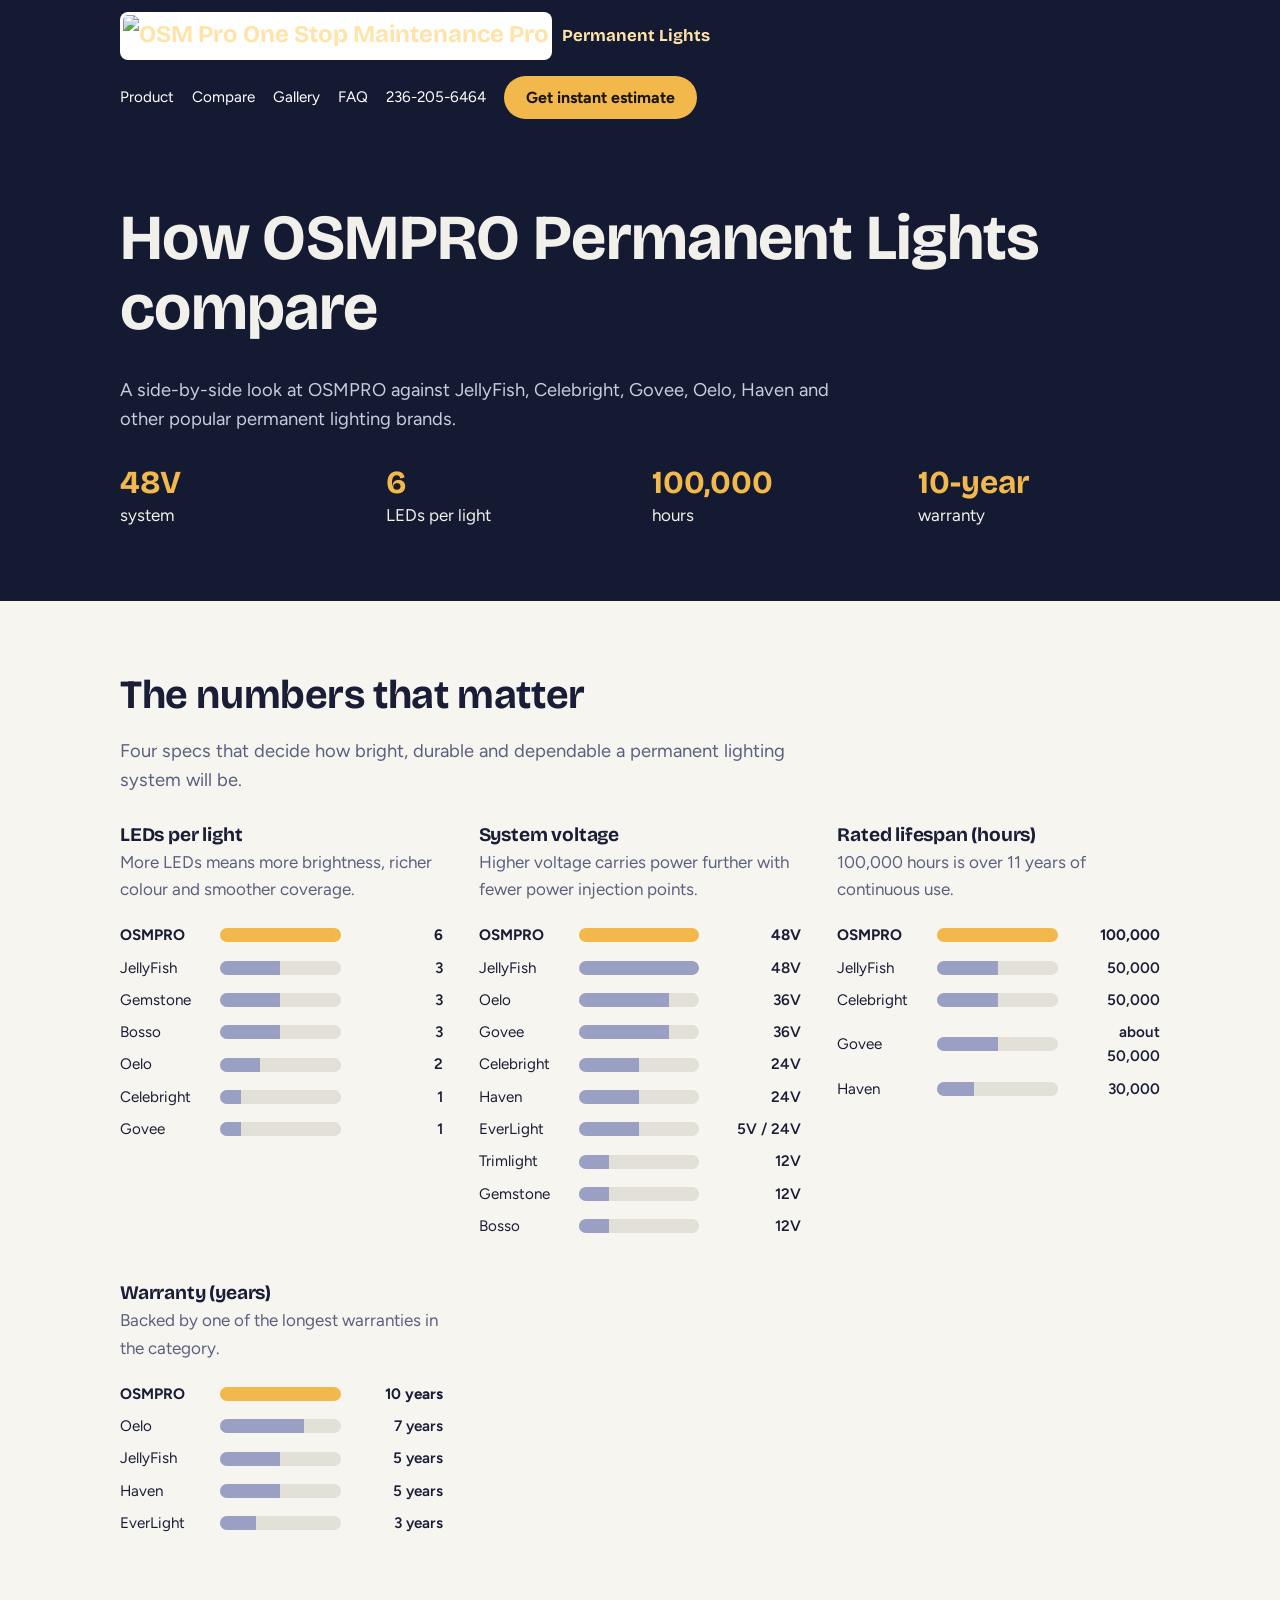
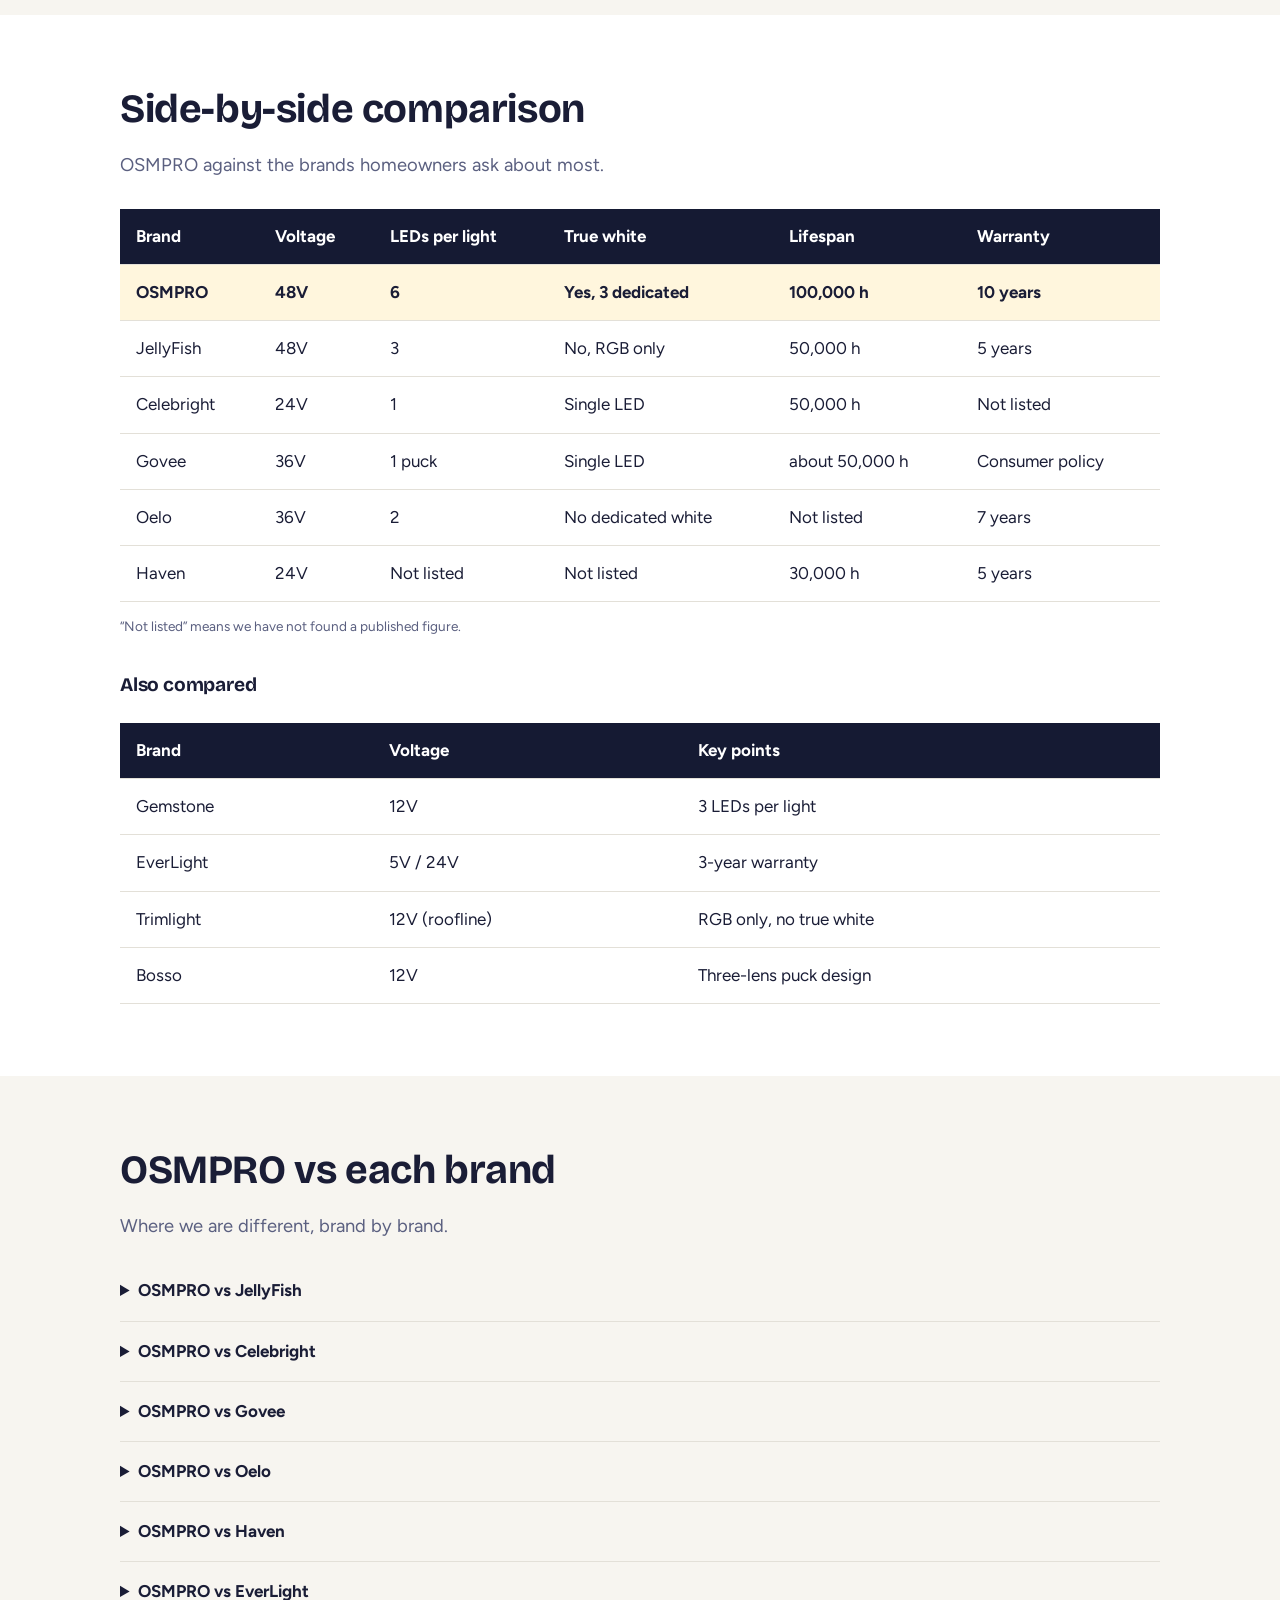
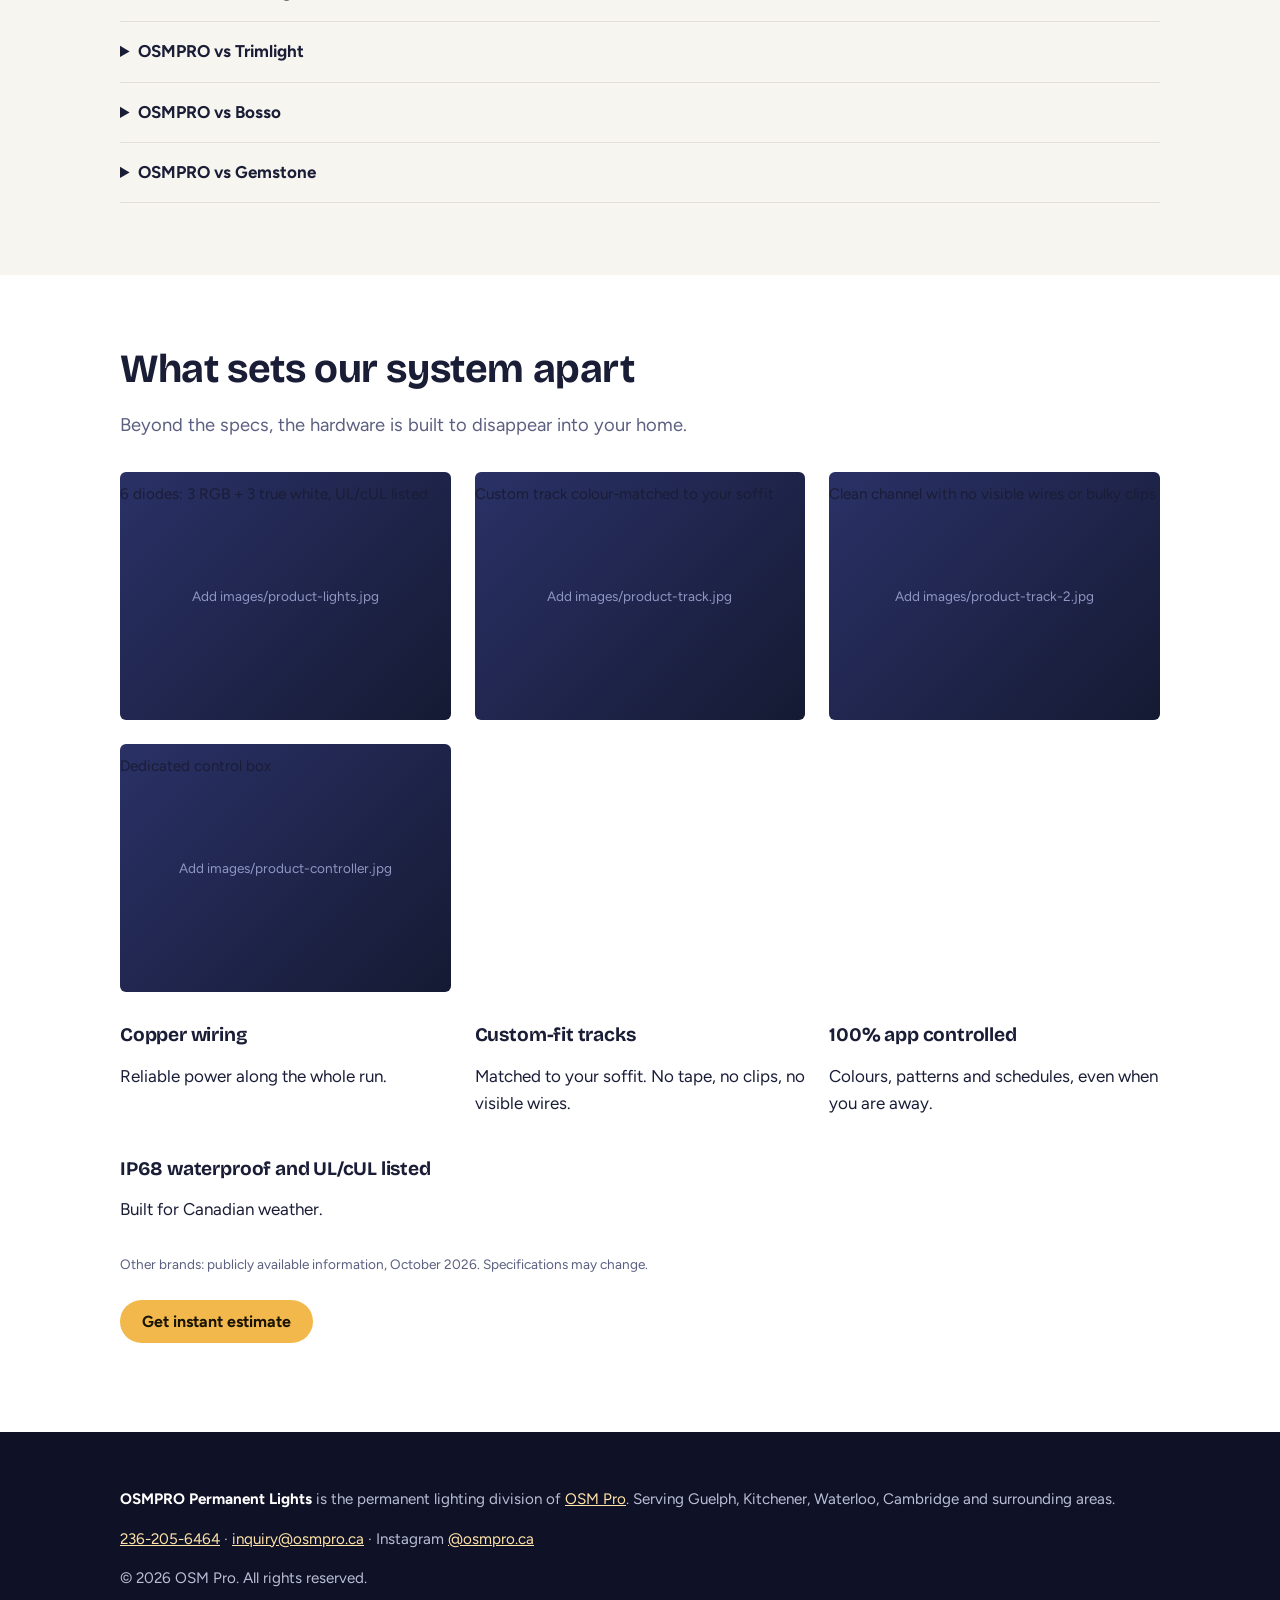
==== compare.html @ 6dd20432 "Add files via upload" ====
<!doctype html><html lang="en"><head><meta charset="utf-8"><meta name="viewport" content="width=device-width,initial-scale=1"><title>Compare OSMPRO to Other Permanent Lights | OSMPRO Permanent Lights</title><meta name="description" content="Compare OSMPRO Permanent Lights with JellyFish, Celebright, Govee, Oelo, Haven, EverLight, Trimlight, Bosso and Gemstone: voltage, LEDs per light, lifespan and warranty."><link rel="preconnect" href="https://fonts.googleapis.com"><link rel="preconnect" href="https://fonts.gstatic.com" crossorigin><link href="https://fonts.googleapis.com/css2?family=Bricolage+Grotesque:wght@600;700&family=Figtree:wght@400;600;700&display=swap" rel="stylesheet"><link rel="icon" href="images/logo.png"><link rel="stylesheet" href="style.css"></head><body>
<header><div class="wrap"><a class="logo" href="index.html"><img src="images/logo.png" alt="OSM Pro One Stop Maintenance Pro"><span>Permanent Lights</span></a><nav><a href="index.html#products">Product</a><a href="compare.html">Compare</a><a href="index.html#gallery">Gallery</a><a href="index.html#faq">FAQ</a><a href="tel:+12362056464">236-205-6464</a><a class="btn" href="quote.html">Get instant estimate</a></nav></div></header>
<main><section class="dark"><div class="wrap"><h1>How OSMPRO Permanent Lights compare</h1><p class="lead">A side-by-side look at OSMPRO against JellyFish, Celebright, Govee, Oelo, Haven and other popular permanent lighting brands.</p>
<div class="stats" style="margin-top:28px"><div><b>48V</b>system</div><div><b>6</b>LEDs per light</div><div><b>100,000</b>hours</div><div><b>10-year</b>warranty</div></div></div></section>
<section><div class="wrap"><h2>The numbers that matter</h2><p class="lead">Four specs that decide how bright, durable and dependable a permanent lighting system will be.</p><div class="charts"><div class="chart"><h3>LEDs per light</h3><p class="sub" style="text-align:left">More LEDs means more brightness, richer colour and smoother coverage.</p><div class="b us"><span>OSMPRO</span><div class="bar"><i style="width:100%"></i></div><b>6</b></div><div class="b"><span>JellyFish</span><div class="bar"><i style="width:50%"></i></div><b>3</b></div><div class="b"><span>Gemstone</span><div class="bar"><i style="width:50%"></i></div><b>3</b></div><div class="b"><span>Bosso</span><div class="bar"><i style="width:50%"></i></div><b>3</b></div><div class="b"><span>Oelo</span><div class="bar"><i style="width:33%"></i></div><b>2</b></div><div class="b"><span>Celebright</span><div class="bar"><i style="width:17%"></i></div><b>1</b></div><div class="b"><span>Govee</span><div class="bar"><i style="width:17%"></i></div><b>1</b></div></div><div class="chart"><h3>System voltage</h3><p class="sub" style="text-align:left">Higher voltage carries power further with fewer power injection points.</p><div class="b us"><span>OSMPRO</span><div class="bar"><i style="width:100%"></i></div><b>48V</b></div><div class="b"><span>JellyFish</span><div class="bar"><i style="width:100%"></i></div><b>48V</b></div><div class="b"><span>Oelo</span><div class="bar"><i style="width:75%"></i></div><b>36V</b></div><div class="b"><span>Govee</span><div class="bar"><i style="width:75%"></i></div><b>36V</b></div><div class="b"><span>Celebright</span><div class="bar"><i style="width:50%"></i></div><b>24V</b></div><div class="b"><span>Haven</span><div class="bar"><i style="width:50%"></i></div><b>24V</b></div><div class="b"><span>EverLight</span><div class="bar"><i style="width:50%"></i></div><b>5V / 24V</b></div><div class="b"><span>Trimlight</span><div class="bar"><i style="width:25%"></i></div><b>12V</b></div><div class="b"><span>Gemstone</span><div class="bar"><i style="width:25%"></i></div><b>12V</b></div><div class="b"><span>Bosso</span><div class="bar"><i style="width:25%"></i></div><b>12V</b></div></div><div class="chart"><h3>Rated lifespan (hours)</h3><p class="sub" style="text-align:left">100,000 hours is over 11 years of continuous use.</p><div class="b us"><span>OSMPRO</span><div class="bar"><i style="width:100%"></i></div><b>100,000</b></div><div class="b"><span>JellyFish</span><div class="bar"><i style="width:50%"></i></div><b>50,000</b></div><div class="b"><span>Celebright</span><div class="bar"><i style="width:50%"></i></div><b>50,000</b></div><div class="b"><span>Govee</span><div class="bar"><i style="width:50%"></i></div><b>about 50,000</b></div><div class="b"><span>Haven</span><div class="bar"><i style="width:30%"></i></div><b>30,000</b></div></div><div class="chart"><h3>Warranty (years)</h3><p class="sub" style="text-align:left">Backed by one of the longest warranties in the category.</p><div class="b us"><span>OSMPRO</span><div class="bar"><i style="width:100%"></i></div><b>10 years</b></div><div class="b"><span>Oelo</span><div class="bar"><i style="width:70%"></i></div><b>7 years</b></div><div class="b"><span>JellyFish</span><div class="bar"><i style="width:50%"></i></div><b>5 years</b></div><div class="b"><span>Haven</span><div class="bar"><i style="width:50%"></i></div><b>5 years</b></div><div class="b"><span>EverLight</span><div class="bar"><i style="width:30%"></i></div><b>3 years</b></div></div></div></div></section>
<section class="alt"><div class="wrap"><h2>Side-by-side comparison</h2><p class="lead">OSMPRO against the brands homeowners ask about most.</p>
<div class="scroll"><table><thead><tr><th>Brand</th><th>Voltage</th><th>LEDs per light</th><th>True white</th><th>Lifespan</th><th>Warranty</th></tr></thead><tbody><tr class="usr"><td class=us>OSMPRO</td><td class=us>48V</td><td class=us>6</td><td class=us>Yes, 3 dedicated</td><td class=us>100,000 h</td><td class=us>10 years</td></tr><tr class=""><td>JellyFish</td><td>48V</td><td>3</td><td>No, RGB only</td><td>50,000 h</td><td>5 years</td></tr><tr class=""><td>Celebright</td><td>24V</td><td>1</td><td>Single LED</td><td>50,000 h</td><td>Not listed</td></tr><tr class=""><td>Govee</td><td>36V</td><td>1 puck</td><td>Single LED</td><td>about 50,000 h</td><td>Consumer policy</td></tr><tr class=""><td>Oelo</td><td>36V</td><td>2</td><td>No dedicated white</td><td>Not listed</td><td>7 years</td></tr><tr class=""><td>Haven</td><td>24V</td><td>Not listed</td><td>Not listed</td><td>30,000 h</td><td>5 years</td></tr></tbody></table></div>
<p class="fine">“Not listed” means we have not found a published figure.</p>
<h3 style="margin-top:36px">Also compared</h3><div class="scroll"><table><thead><tr><th>Brand</th><th>Voltage</th><th>Key points</th></tr></thead><tbody><tr><td>Gemstone</td><td>12V</td><td>3 LEDs per light</td></tr><tr><td>EverLight</td><td>5V / 24V</td><td>3-year warranty</td></tr><tr><td>Trimlight</td><td>12V (roofline)</td><td>RGB only, no true white</td></tr><tr><td>Bosso</td><td>12V</td><td>Three-lens puck design</td></tr></tbody></table></div></div></section>
<section><div class="wrap"><h2>OSMPRO vs each brand</h2><p class="lead">Where we are different, brand by brand.</p><div style="margin-top:20px"><details><summary>OSMPRO vs JellyFish</summary><p>Same 48V power, but 6 LEDs per light against 3, a dedicated true white against RGB-blended white, 100,000 hours against 50,000 and a 10-year warranty against 5.</p></details><details><summary>OSMPRO vs Celebright</summary><p>48V against 24V, 6 LEDs per light against 1, and double the rated lifespan at 100,000 hours.</p></details><details><summary>OSMPRO vs Govee</summary><p>A consumer DIY product. Ours is 48V against 36V, 6 LEDs against a single puck, a custom colour-matched track instead of adhesive tape, and 100,000 hours against about 50,000.</p></details><details><summary>OSMPRO vs Oelo</summary><p>48V against 36V, 6 LEDs per light against 2, dedicated true white LEDs, and a 10-year warranty.</p></details><details><summary>OSMPRO vs Haven</summary><p>48V against 24V, 100,000 hours against 30,000, and a 10-year warranty against 5.</p></details><details><summary>OSMPRO vs EverLight</summary><p>48V against 5V or 24V, and a 10-year warranty against 3 years.</p></details><details><summary>OSMPRO vs Trimlight</summary><p>48V against 12V on roofline systems, with true white LEDs where theirs are RGB only.</p></details><details><summary>OSMPRO vs Bosso</summary><p>48V against a 12V three-lens puck design, with 6 LEDs per light against 3.</p></details><details><summary>OSMPRO vs Gemstone</summary><p>48V against 12V and 6 LEDs per light against 3.</p></details></div></div></section>
<section class="alt"><div class="wrap"><h2>What sets our system apart</h2><p class="lead">Beyond the specs, the hardware is built to disappear into your home.</p>
<div class="grid"><figure class="ph" data-label="Add images/product-lights.jpg"><img src="images/product-lights.jpg" alt="6 diodes: 3 RGB + 3 true white, UL/cUL listed" loading="lazy" onerror="this.style.display='none'"><figcaption>6 diodes: 3 RGB + 3 true white, UL/cUL listed</figcaption></figure><figure class="ph" data-label="Add images/product-track.jpg"><img src="images/product-track.jpg" alt="Custom track colour-matched to your soffit" loading="lazy" onerror="this.style.display='none'"><figcaption>Custom track colour-matched to your soffit</figcaption></figure><figure class="ph" data-label="Add images/product-track-2.jpg"><img src="images/product-track-2.jpg" alt="Clean channel with no visible wires or bulky clips" loading="lazy" onerror="this.style.display='none'"><figcaption>Clean channel with no visible wires or bulky clips</figcaption></figure><figure class="ph" data-label="Add images/product-controller.jpg"><img src="images/product-controller.jpg" alt="Dedicated control box" loading="lazy" onerror="this.style.display='none'"><figcaption>Dedicated control box</figcaption></figure></div>
<div class="grid"><div><h3>Copper wiring</h3><p>Reliable power along the whole run.</p></div><div><h3>Custom-fit tracks</h3><p>Matched to your soffit. No tape, no clips, no visible wires.</p></div><div><h3>100% app controlled</h3><p>Colours, patterns and schedules, even when you are away.</p></div><div><h3>IP68 waterproof and UL/cUL listed</h3><p>Built for Canadian weather.</p></div></div>
<p class="fine">Other brands: publicly available information, October 2026. Specifications may change.</p>
<p style="margin-top:24px"><a class="btn" href="quote.html">Get instant estimate</a></p></div></section></main>
<footer><div class="wrap"><p><b style="color:#fff">OSMPRO Permanent Lights</b> is the permanent lighting division of <a href="https://osmpro.ca">OSM Pro</a>. Serving Guelph, Kitchener, Waterloo, Cambridge and surrounding areas.</p><p><a href="tel:+12362056464">236-205-6464</a> · <a href="mailto:inquiry@osmpro.ca">inquiry@osmpro.ca</a> · Instagram <a href="https://instagram.com/osmpro.ca">@osmpro.ca</a></p><p>© 2026 OSM Pro. All rights reserved.</p></div></footer></body></html>
---- style.css ----
:root{--dusk:#151a33;--slate:#232a52;--glow:#ffe3a8;--paper:#f7f5f0;--ink:#1a1d36;--muted:#5b6080;--line:#e3e0d8;--gold:#f2b84b}
*{box-sizing:border-box}html{scroll-behavior:smooth}
body{margin:0;font:17px/1.6 Figtree,system-ui,sans-serif;color:var(--ink);background:var(--paper)}
h1,h2,h3{font-family:'Bricolage Grotesque',Figtree,sans-serif;line-height:1.1;margin:0 0 .5em;letter-spacing:-.01em}
h1{font-size:clamp(2.3rem,6vw,4rem)}h2{font-size:clamp(1.7rem,3.6vw,2.5rem)}h3{font-size:1.2rem}
a{color:inherit}img{max-width:100%}
.wrap{max-width:1080px;margin:0 auto;padding:0 20px}
section{padding:72px 0}.dark{background:var(--dusk);color:#f2f0ea}.alt{background:#fff}
.lead{font-size:1.15rem;max-width:60ch;color:var(--muted)}.dark .lead{color:#c9cce0}
header{background:var(--dusk);color:#fff;position:sticky;top:0;z-index:20}
header .wrap{display:flex;align-items:center;justify-content:space-between;gap:16px;padding-top:12px;padding-bottom:12px;flex-wrap:wrap}
.logo{text-decoration:none;font-family:'Bricolage Grotesque',sans-serif;font-size:1.5rem;font-weight:700;color:var(--glow)}
.logo small{display:block;font:500 .72rem Figtree,sans-serif;color:#aab0d0}
nav{display:flex;gap:18px;align-items:center;flex-wrap:wrap}nav a{text-decoration:none;font-size:.95rem}nav a:hover{color:var(--glow)}
.btn{display:inline-block;background:var(--gold);color:#1a1405;padding:12px 22px;border-radius:999px;font-weight:700;text-decoration:none;border:0;cursor:pointer;font:700 1rem Figtree,sans-serif}
.btn:hover{background:#ffd17a}.btn.ghost{background:transparent;color:inherit;border:2px solid currentColor}
:focus-visible{outline:3px solid var(--gold);outline-offset:3px}
.hero{padding:40px 0 64px}.roof{width:100%;display:block;margin-bottom:28px}
.roof circle{transition:fill .5s,filter .5s;filter:drop-shadow(0 0 6px currentColor)}
.scenes{display:flex;gap:8px;flex-wrap:wrap;margin:22px 0 0}
.scenes button{background:transparent;color:#e8e6df;border:1px solid #4a5280;border-radius:999px;padding:7px 16px;cursor:pointer;font:600 .9rem Figtree,sans-serif}
.scenes button[aria-pressed=true]{background:var(--glow);color:#1a1405;border-color:var(--glow)}
.cta-row{display:flex;gap:12px;flex-wrap:wrap;margin-top:26px}
.stats{display:grid;grid-template-columns:repeat(auto-fit,minmax(180px,1fr));gap:24px;text-align:left}
.stats b{display:block;font:700 2rem 'Bricolage Grotesque',sans-serif;color:var(--gold)}
.grid{display:grid;grid-template-columns:repeat(auto-fit,minmax(260px,1fr));gap:24px;margin-top:32px}
.ph{aspect-ratio:4/3;background:linear-gradient(135deg,#2a3166,#151a33);border-radius:6px;overflow:hidden;position:relative;margin:0}
.ph::after{content:attr(data-label);position:absolute;inset:0;display:grid;place-items:center;color:#8f96c4;font-size:.85rem;text-align:center;padding:10px}
.ph img{position:relative;z-index:1;width:100%;height:100%;object-fit:cover;display:block}
figcaption{padding:10px 0 0;font-size:.95rem}.card h3{margin-top:12px}
.two{display:grid;grid-template-columns:repeat(auto-fit,minmax(300px,1fr));gap:40px;align-items:center}
.scroll{overflow-x:auto;margin-top:28px}
table{border-collapse:collapse;width:100%;min-width:560px;background:#fff}
th,td{padding:14px 16px;text-align:left;border-bottom:1px solid var(--line);vertical-align:top}
thead th{background:var(--dusk);color:#fff}th.us,td.us{background:#fff6dd;font-weight:700}thead th.us{background:var(--gold);color:#1a1405}
.chips{display:flex;gap:8px;flex-wrap:wrap;margin:18px 0}.chips span{border:1px solid var(--line);background:#fff;padding:4px 14px;border-radius:999px;font-size:.9rem}
.steps{counter-reset:s;list-style:none;padding:0;display:grid;grid-template-columns:repeat(auto-fit,minmax(220px,1fr));gap:24px}
.steps li{counter-increment:s;border-top:3px solid var(--gold);padding-top:12px}.steps li::before{content:counter(s) '.';font:700 1.4rem 'Bricolage Grotesque',sans-serif}
details{border-bottom:1px solid var(--line);padding:16px 0}summary{cursor:pointer;font-weight:700}details p{margin:.6em 0 0;color:var(--muted)}
form{display:grid;gap:16px;max-width:640px}label{display:grid;gap:6px;font-weight:600}
input,select,textarea{font:inherit;padding:12px;border:1px solid #c9c6bc;border-radius:6px;background:#fff}
.row{display:grid;grid-template-columns:repeat(auto-fit,minmax(220px,1fr));gap:16px}.hp{display:none}
footer{background:#0f1226;color:#b9bdd6;padding:40px 0;font-size:.95rem}footer a{color:var(--glow)}
.fine{font-size:.85rem;color:var(--muted);margin-top:14px}
@media(prefers-reduced-motion:reduce){*{transition:none!important;scroll-behavior:auto!important}}
.logo{display:flex;align-items:center;gap:10px}.logo img{height:48px;width:auto;background:#fff;border-radius:8px;padding:3px}.logo span{font-size:1.05rem}
fieldset{border:0;padding:0;margin:0 0 8px;display:grid;gap:12px}legend{font:700 1.25rem 'Bricolage Grotesque',sans-serif;margin-bottom:10px;padding:0}
.opts{display:flex;gap:10px;flex-wrap:wrap}.opt{display:block;font-weight:600;cursor:pointer}.opt input{position:absolute;opacity:0}
.opt span{display:block;padding:12px 20px;border:2px solid #c9c6bc;border-radius:10px;background:#fff}
.opt input:checked+span{border-color:var(--gold);background:#fff6dd}.opt input:focus-visible+span{outline:3px solid var(--gold);outline-offset:2px}
.bar{height:12px;background:#e3e0d8;border-radius:99px;overflow:hidden}.bar i{display:block;height:100%;width:0;background:var(--gold);transition:width .4s}
.result{background:var(--dusk);color:#fff;padding:24px;border-radius:12px}.result p{margin:0;color:#c9cce0}.result b{display:block;font:700 2.4rem 'Bricolage Grotesque',sans-serif;color:var(--glow)}
.btn:disabled{opacity:.5;cursor:not-allowed}
.wiz{max-width:760px;margin:0 auto;padding:24px 20px 70px;text-align:center}.wiz h2{margin:18px 0 6px}.sub{color:var(--muted);margin:0 0 20px}
.top{min-height:36px;text-align:left}.back{background:none;border:0;color:#9a6b00;font:700 1rem Figtree,sans-serif;cursor:pointer;padding:6px 0}
.step{display:none}.step.on{display:block}.step .btn{margin-top:24px}
.pics{display:grid;grid-template-columns:repeat(2,1fr);gap:14px}
.pic{cursor:pointer;display:block;padding:8px;border:3px solid #e3e0d8;border-radius:16px;background:#fff;font-weight:700}.pic input,.li input{position:absolute;opacity:0}
.pic .ph{border-radius:10px}.pic b{display:block;padding:8px 0 2px}.pic:has(input:checked){border-color:var(--gold);background:#fff6dd}.pic:has(input:focus-visible),.li:has(input:focus-visible){outline:3px solid var(--gold)}
.list{display:grid;gap:12px;text-align:left}.li{display:flex;align-items:center;gap:14px;padding:16px;border:2px solid #e3e0d8;border-radius:16px;background:#fff;cursor:pointer;position:relative}
.li:has(input:checked){border-color:var(--gold);background:#fff6dd}.li span{flex:1}.li b{display:block}.li small{color:var(--muted)}
.ic{font-style:normal;background:#fff0c7;border-radius:12px;width:48px;height:48px;display:grid;place-items:center;font-size:1.4rem}
.dot{width:26px;height:26px;border:2px solid #c9c6bc;border-radius:50%}.li:has(input:checked) .dot{background:var(--gold);border-color:var(--gold)}
.badge{position:absolute;top:-10px;right:14px;background:var(--gold);color:#1a1405;font:700 .72rem Figtree,sans-serif;padding:3px 12px;border-radius:99px;text-decoration:none}
.big{display:grid;gap:8px;text-align:left}.meter{background:#fff;border:1px solid var(--line);border-radius:14px;padding:16px;margin:16px 0;text-align:left;font-weight:700}.meter .bar{margin-top:10px}
.card{background:#fff;border:1px solid var(--line);border-radius:16px;padding:24px;text-align:left;display:grid;gap:14px}.card h2{margin:0}
#loading video{width:100%;aspect-ratio:16/9;background:#000;border-radius:14px;margin-top:12px}
#result{margin-top:10px}.btn[disabled]{opacity:.5;cursor:not-allowed}
.charts{display:grid;grid-template-columns:repeat(auto-fit,minmax(320px,1fr));gap:36px;margin-top:28px}.chart h3{margin-bottom:4px}
.b{display:grid;grid-template-columns:90px 1fr 92px;gap:10px;align-items:center;margin:8px 0;font-size:.95rem}.b .bar{height:14px}.b .bar i{background:#9aa0c4;transition:none}.b.us .bar i{background:var(--gold)}.b.us span,.b.us b{font-weight:700}.b b{text-align:right;font-weight:600}
tr.usr td{background:#fff6dd;font-weight:700}
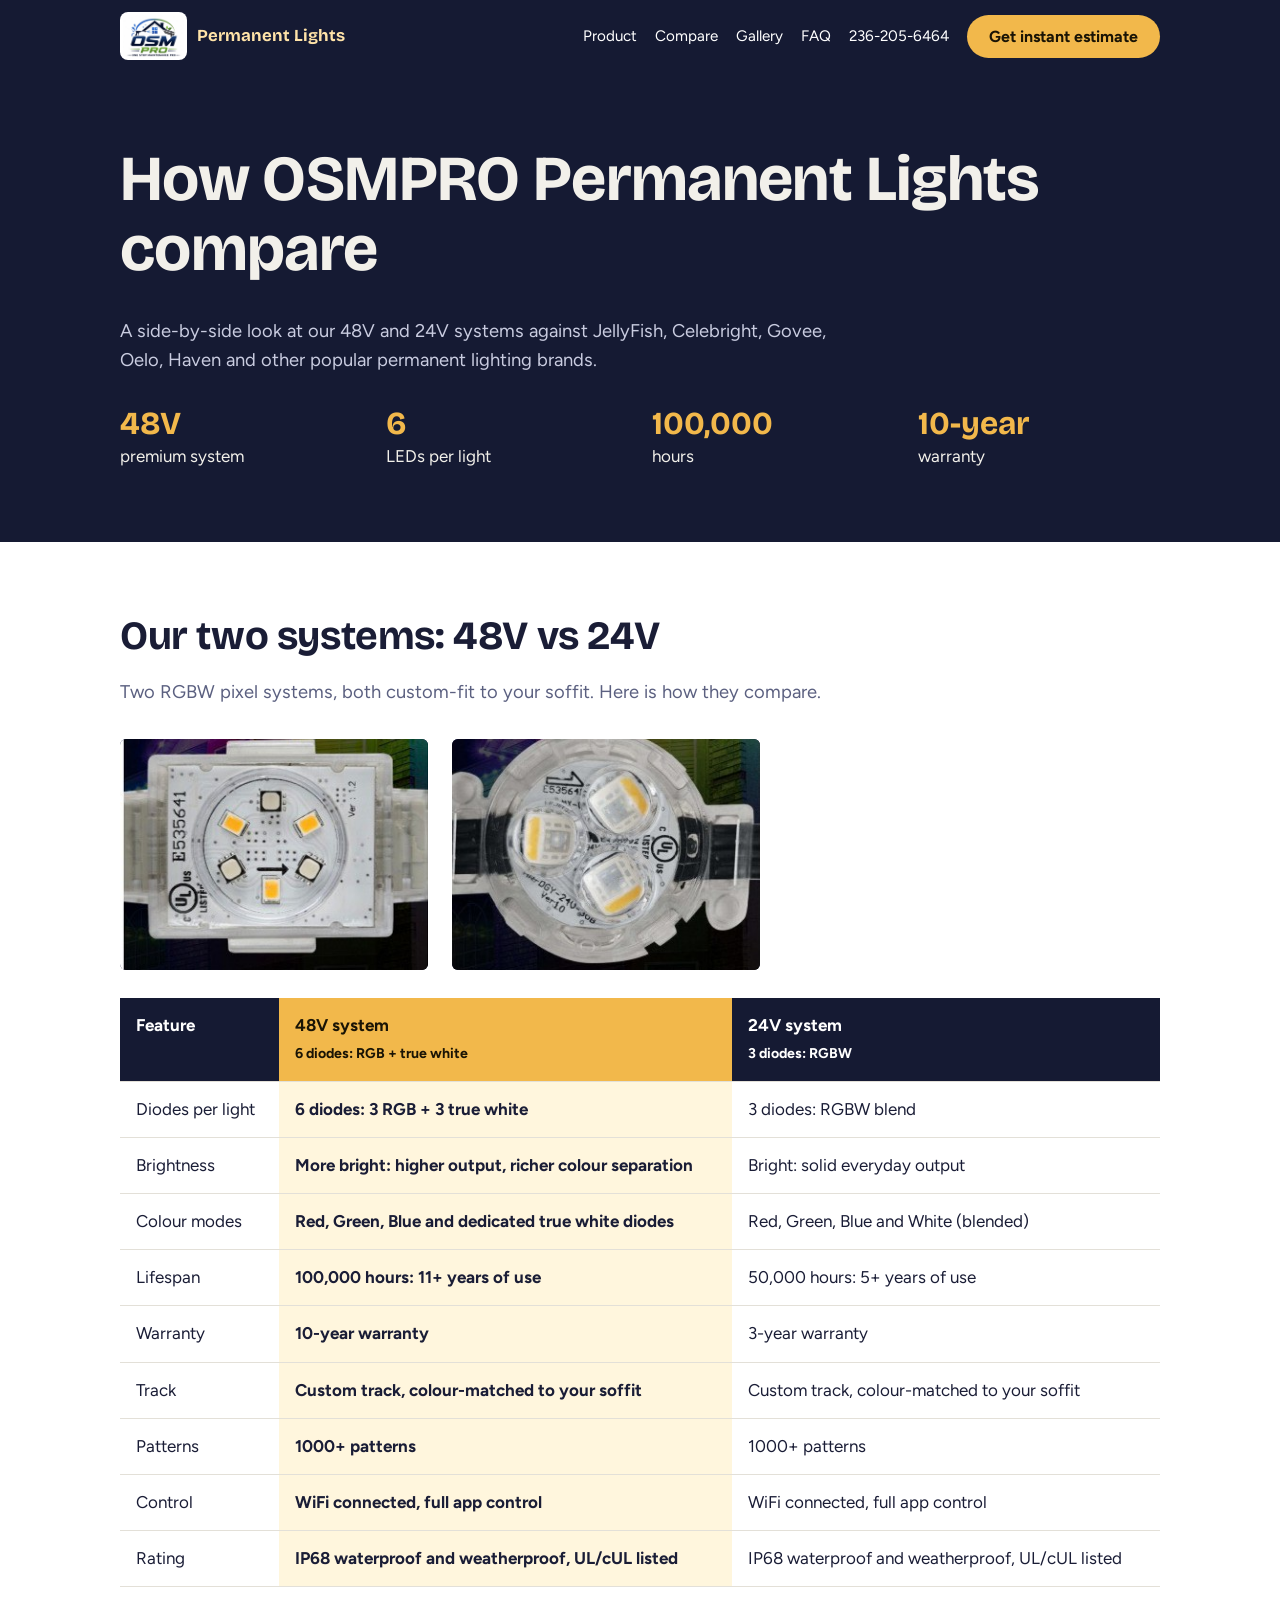
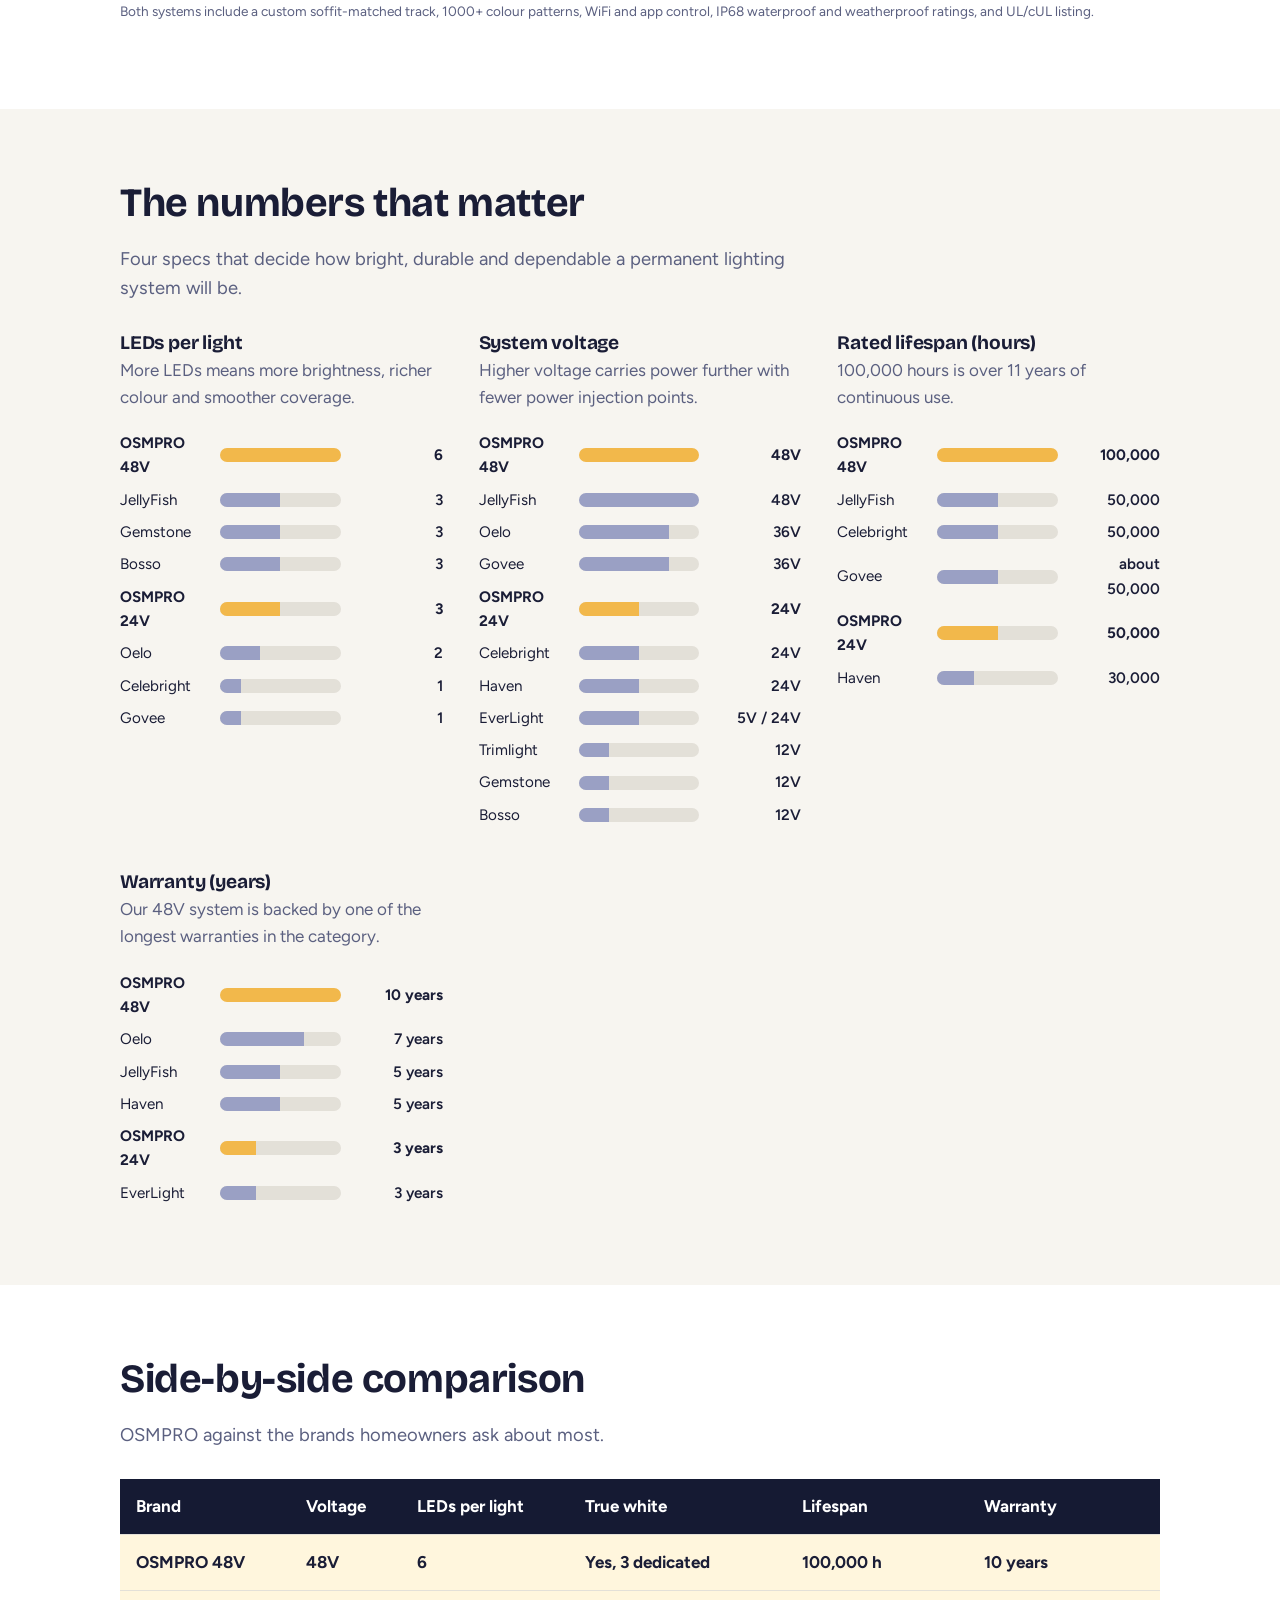
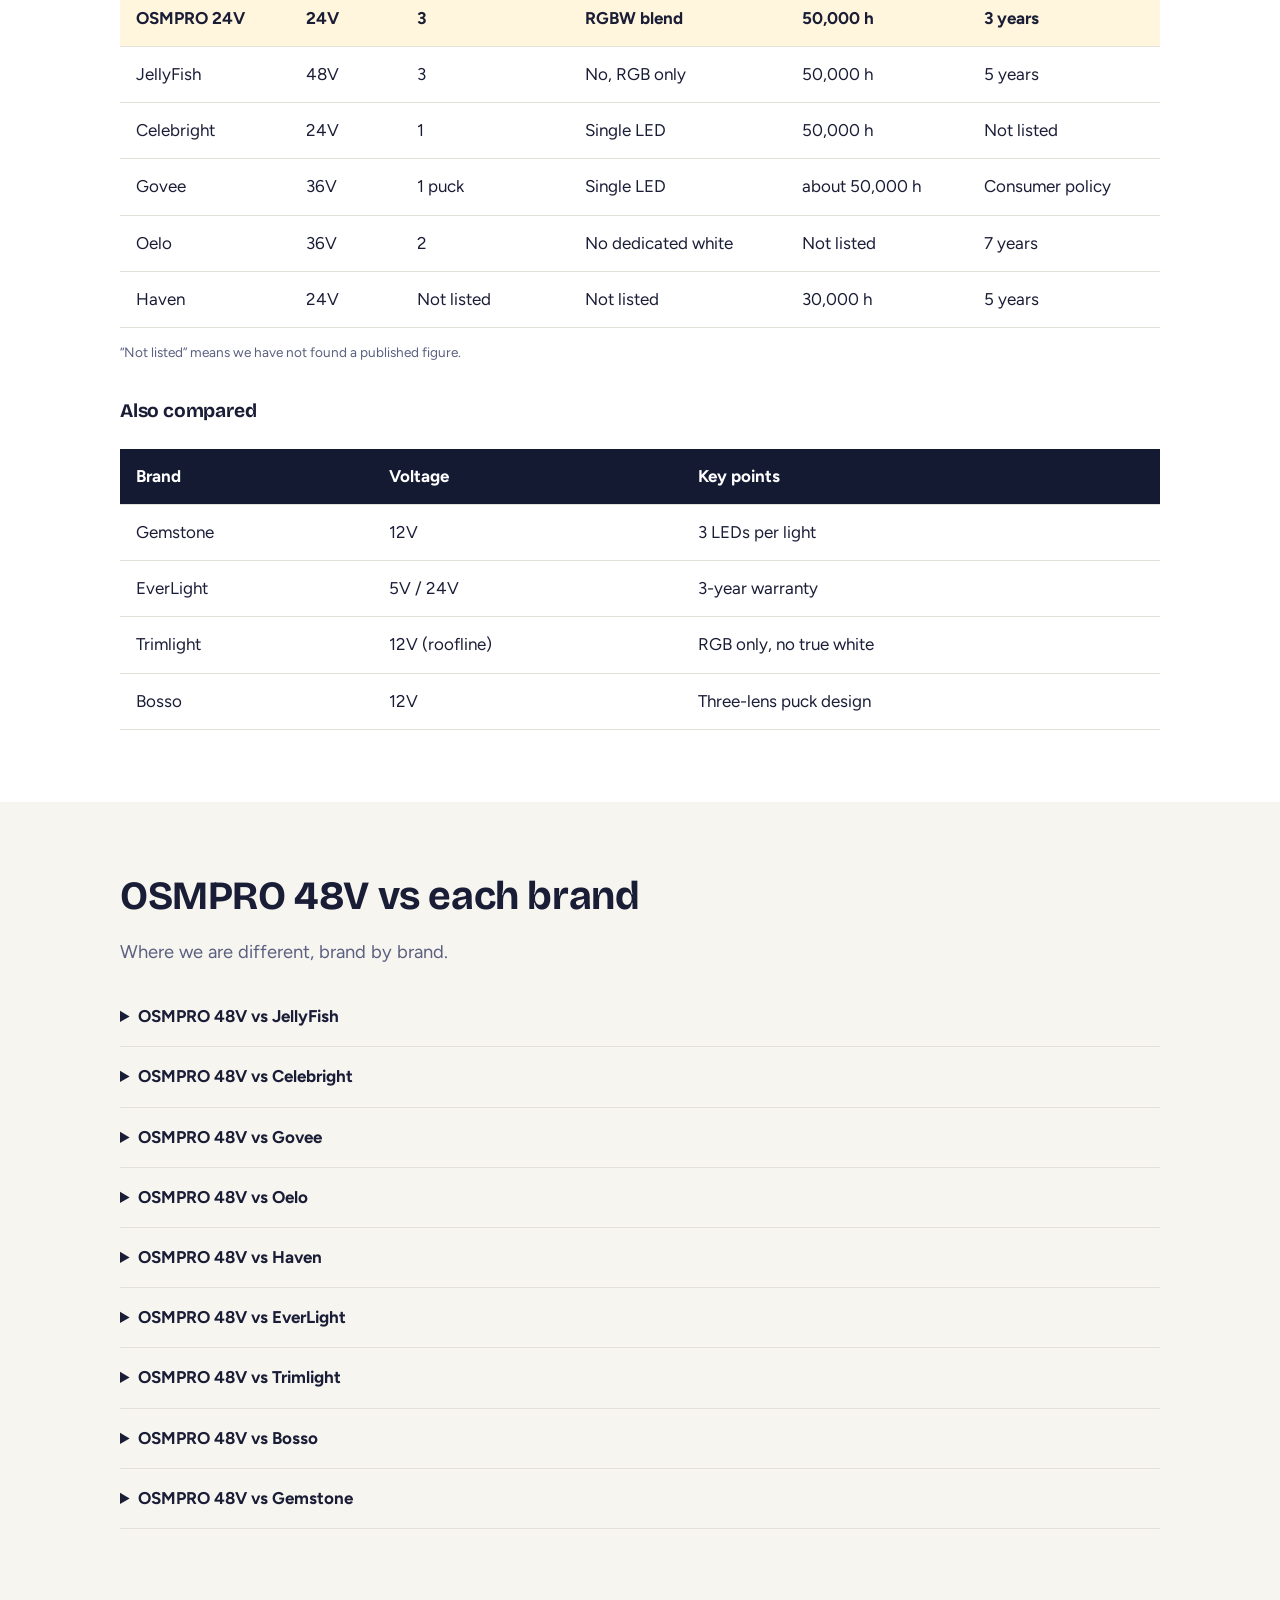
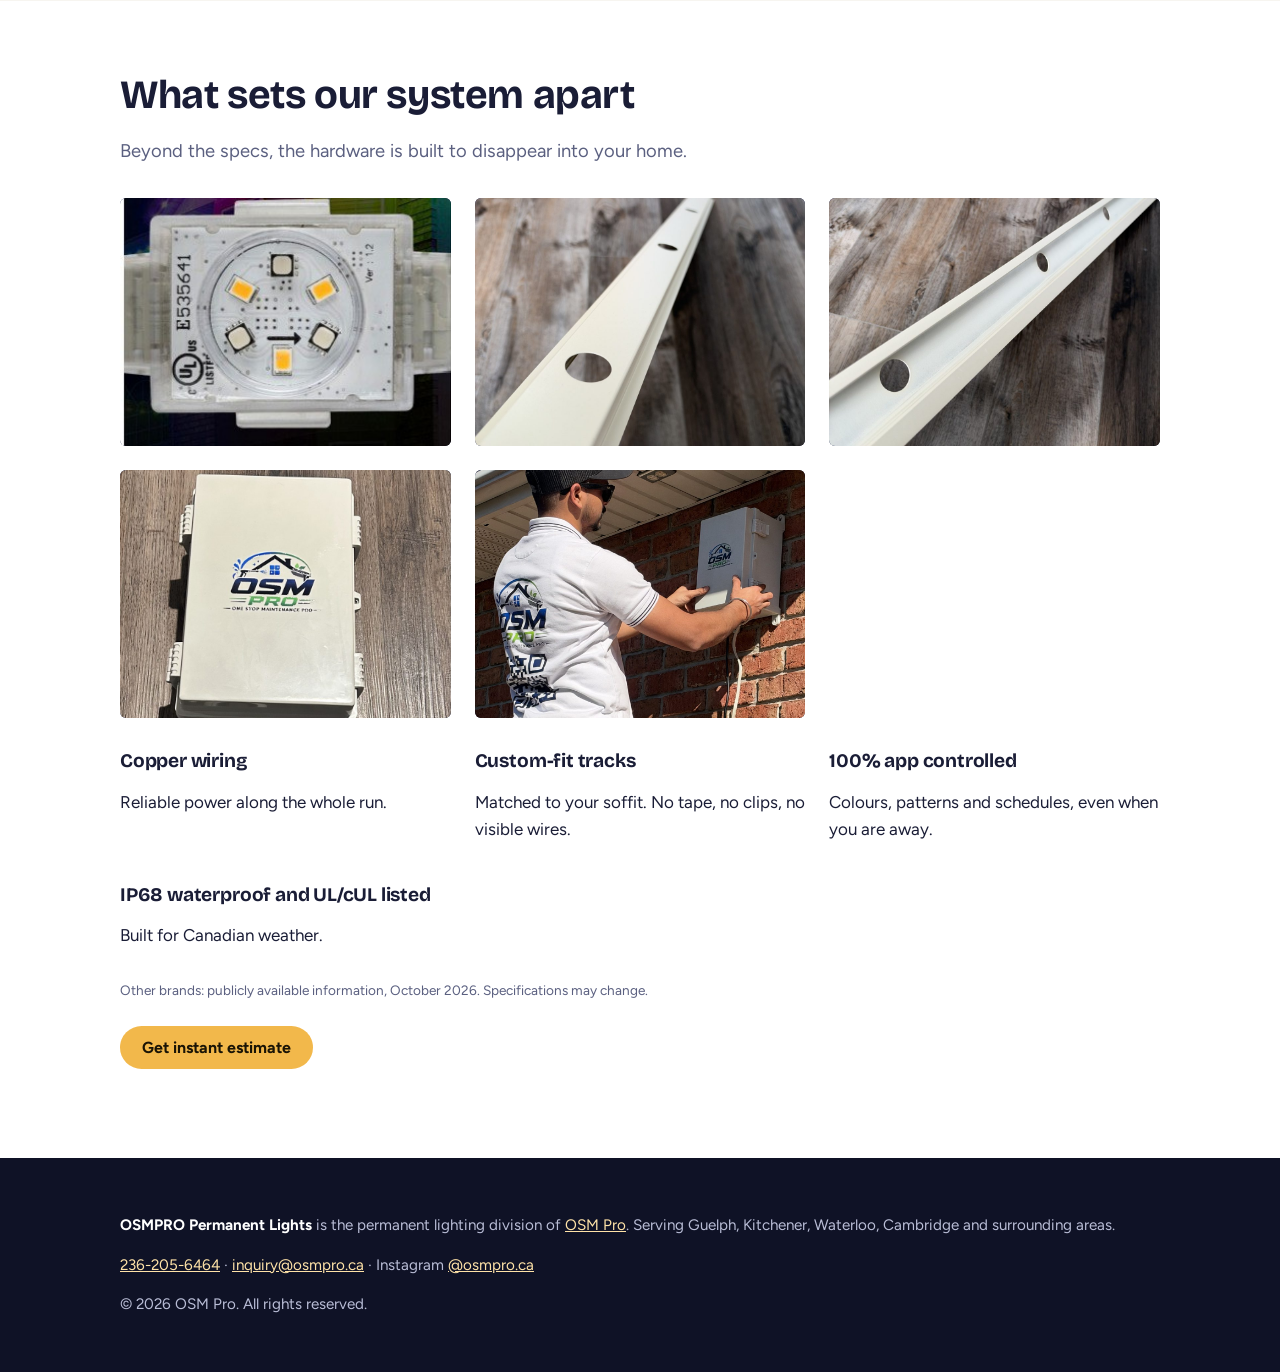
==== commit c8ddfd78: "Add images, video hero, 48V/24V comparison, estimator fixes" ====
--- a/compare.html
+++ b/compare.html
@@ -1,15 +1,19 @@
 <!doctype html><html lang="en"><head><meta charset="utf-8"><meta name="viewport" content="width=device-width,initial-scale=1"><title>Compare OSMPRO to Other Permanent Lights | OSMPRO Permanent Lights</title><meta name="description" content="Compare OSMPRO Permanent Lights with JellyFish, Celebright, Govee, Oelo, Haven, EverLight, Trimlight, Bosso and Gemstone: voltage, LEDs per light, lifespan and warranty."><link rel="preconnect" href="https://fonts.googleapis.com"><link rel="preconnect" href="https://fonts.gstatic.com" crossorigin><link href="https://fonts.googleapis.com/css2?family=Bricolage+Grotesque:wght@600;700&family=Figtree:wght@400;600;700&display=swap" rel="stylesheet"><link rel="icon" href="images/logo.png"><link rel="stylesheet" href="style.css"></head><body>
 <header><div class="wrap"><a class="logo" href="index.html"><img src="images/logo.png" alt="OSM Pro One Stop Maintenance Pro"><span>Permanent Lights</span></a><nav><a href="index.html#products">Product</a><a href="compare.html">Compare</a><a href="index.html#gallery">Gallery</a><a href="index.html#faq">FAQ</a><a href="tel:+12362056464">236-205-6464</a><a class="btn" href="quote.html">Get instant estimate</a></nav></div></header>
-<main><section class="dark"><div class="wrap"><h1>How OSMPRO Permanent Lights compare</h1><p class="lead">A side-by-side look at OSMPRO against JellyFish, Celebright, Govee, Oelo, Haven and other popular permanent lighting brands.</p>
-<div class="stats" style="margin-top:28px"><div><b>48V</b>system</div><div><b>6</b>LEDs per light</div><div><b>100,000</b>hours</div><div><b>10-year</b>warranty</div></div></div></section>
-<section><div class="wrap"><h2>The numbers that matter</h2><p class="lead">Four specs that decide how bright, durable and dependable a permanent lighting system will be.</p><div class="charts"><div class="chart"><h3>LEDs per light</h3><p class="sub" style="text-align:left">More LEDs means more brightness, richer colour and smoother coverage.</p><div class="b us"><span>OSMPRO</span><div class="bar"><i style="width:100%"></i></div><b>6</b></div><div class="b"><span>JellyFish</span><div class="bar"><i style="width:50%"></i></div><b>3</b></div><div class="b"><span>Gemstone</span><div class="bar"><i style="width:50%"></i></div><b>3</b></div><div class="b"><span>Bosso</span><div class="bar"><i style="width:50%"></i></div><b>3</b></div><div class="b"><span>Oelo</span><div class="bar"><i style="width:33%"></i></div><b>2</b></div><div class="b"><span>Celebright</span><div class="bar"><i style="width:17%"></i></div><b>1</b></div><div class="b"><span>Govee</span><div class="bar"><i style="width:17%"></i></div><b>1</b></div></div><div class="chart"><h3>System voltage</h3><p class="sub" style="text-align:left">Higher voltage carries power further with fewer power injection points.</p><div class="b us"><span>OSMPRO</span><div class="bar"><i style="width:100%"></i></div><b>48V</b></div><div class="b"><span>JellyFish</span><div class="bar"><i style="width:100%"></i></div><b>48V</b></div><div class="b"><span>Oelo</span><div class="bar"><i style="width:75%"></i></div><b>36V</b></div><div class="b"><span>Govee</span><div class="bar"><i style="width:75%"></i></div><b>36V</b></div><div class="b"><span>Celebright</span><div class="bar"><i style="width:50%"></i></div><b>24V</b></div><div class="b"><span>Haven</span><div class="bar"><i style="width:50%"></i></div><b>24V</b></div><div class="b"><span>EverLight</span><div class="bar"><i style="width:50%"></i></div><b>5V / 24V</b></div><div class="b"><span>Trimlight</span><div class="bar"><i style="width:25%"></i></div><b>12V</b></div><div class="b"><span>Gemstone</span><div class="bar"><i style="width:25%"></i></div><b>12V</b></div><div class="b"><span>Bosso</span><div class="bar"><i style="width:25%"></i></div><b>12V</b></div></div><div class="chart"><h3>Rated lifespan (hours)</h3><p class="sub" style="text-align:left">100,000 hours is over 11 years of continuous use.</p><div class="b us"><span>OSMPRO</span><div class="bar"><i style="width:100%"></i></div><b>100,000</b></div><div class="b"><span>JellyFish</span><div class="bar"><i style="width:50%"></i></div><b>50,000</b></div><div class="b"><span>Celebright</span><div class="bar"><i style="width:50%"></i></div><b>50,000</b></div><div class="b"><span>Govee</span><div class="bar"><i style="width:50%"></i></div><b>about 50,000</b></div><div class="b"><span>Haven</span><div class="bar"><i style="width:30%"></i></div><b>30,000</b></div></div><div class="chart"><h3>Warranty (years)</h3><p class="sub" style="text-align:left">Backed by one of the longest warranties in the category.</p><div class="b us"><span>OSMPRO</span><div class="bar"><i style="width:100%"></i></div><b>10 years</b></div><div class="b"><span>Oelo</span><div class="bar"><i style="width:70%"></i></div><b>7 years</b></div><div class="b"><span>JellyFish</span><div class="bar"><i style="width:50%"></i></div><b>5 years</b></div><div class="b"><span>Haven</span><div class="bar"><i style="width:50%"></i></div><b>5 years</b></div><div class="b"><span>EverLight</span><div class="bar"><i style="width:30%"></i></div><b>3 years</b></div></div></div></div></section>
+<main><section class="dark"><div class="wrap"><h1>How OSMPRO Permanent Lights compare</h1><p class="lead">A side-by-side look at our 48V and 24V systems against JellyFish, Celebright, Govee, Oelo, Haven and other popular permanent lighting brands.</p>
+<div class="stats" style="margin-top:28px"><div><b>48V</b>premium system</div><div><b>6</b>LEDs per light</div><div><b>100,000</b>hours</div><div><b>10-year</b>warranty</div></div></div></section>
+<section class="alt" id="systems"><div class="wrap"><h2>Our two systems: 48V vs 24V</h2><p class="lead">Two RGBW pixel systems, both custom-fit to your soffit. Here is how they compare.</p>
+<div class="grid" style="max-width:640px;margin-left:0"><figure class="ph" data-label="Add images/product-lights.jpg"><img src="images/product-lights.jpg" alt="48V: 6 diodes per light" loading="lazy" onerror="this.style.display='none'"><figcaption>48V: 6 diodes per light</figcaption></figure><figure class="ph" data-label="Add images/product-24v.jpg"><img src="images/product-24v.jpg" alt="24V: 3 diodes per light" loading="lazy" onerror="this.style.display='none'"><figcaption>24V: 3 diodes per light</figcaption></figure></div>
+<div class="scroll"><table><thead><tr><th>Feature</th><th class="us">48V system<br><small>6 diodes: RGB + true white</small></th><th>24V system<br><small>3 diodes: RGBW</small></th></tr></thead><tbody><tr><td>Diodes per light</td><td class="us">6 diodes: 3 RGB + 3 true white</td><td>3 diodes: RGBW blend</td></tr><tr><td>Brightness</td><td class="us"><b>More bright</b>: higher output, richer colour separation</td><td>Bright: solid everyday output</td></tr><tr><td>Colour modes</td><td class="us">Red, Green, Blue and dedicated true white diodes</td><td>Red, Green, Blue and White (blended)</td></tr><tr><td>Lifespan</td><td class="us"><b>100,000 hours</b>: 11+ years of use</td><td>50,000 hours: 5+ years of use</td></tr><tr><td>Warranty</td><td class="us"><b>10-year warranty</b></td><td>3-year warranty</td></tr><tr><td>Track</td><td class="us">Custom track, colour-matched to your soffit</td><td>Custom track, colour-matched to your soffit</td></tr><tr><td>Patterns</td><td class="us">1000+ patterns</td><td>1000+ patterns</td></tr><tr><td>Control</td><td class="us">WiFi connected, full app control</td><td>WiFi connected, full app control</td></tr><tr><td>Rating</td><td class="us">IP68 waterproof and weatherproof, UL/cUL listed</td><td>IP68 waterproof and weatherproof, UL/cUL listed</td></tr></tbody></table></div>
+<p class="fine">Both systems include a custom soffit-matched track, 1000+ colour patterns, WiFi and app control, IP68 waterproof and weatherproof ratings, and UL/cUL listing.</p></div></section>
+<section><div class="wrap"><h2>The numbers that matter</h2><p class="lead">Four specs that decide how bright, durable and dependable a permanent lighting system will be.</p><div class="charts"><div class="chart"><h3>LEDs per light</h3><p class="sub" style="text-align:left">More LEDs means more brightness, richer colour and smoother coverage.</p><div class="b us"><span>OSMPRO 48V</span><div class="bar"><i style="width:100%"></i></div><b>6</b></div><div class="b"><span>JellyFish</span><div class="bar"><i style="width:50%"></i></div><b>3</b></div><div class="b"><span>Gemstone</span><div class="bar"><i style="width:50%"></i></div><b>3</b></div><div class="b"><span>Bosso</span><div class="bar"><i style="width:50%"></i></div><b>3</b></div><div class="b us"><span>OSMPRO 24V</span><div class="bar"><i style="width:50%"></i></div><b>3</b></div><div class="b"><span>Oelo</span><div class="bar"><i style="width:33%"></i></div><b>2</b></div><div class="b"><span>Celebright</span><div class="bar"><i style="width:17%"></i></div><b>1</b></div><div class="b"><span>Govee</span><div class="bar"><i style="width:17%"></i></div><b>1</b></div></div><div class="chart"><h3>System voltage</h3><p class="sub" style="text-align:left">Higher voltage carries power further with fewer power injection points.</p><div class="b us"><span>OSMPRO 48V</span><div class="bar"><i style="width:100%"></i></div><b>48V</b></div><div class="b"><span>JellyFish</span><div class="bar"><i style="width:100%"></i></div><b>48V</b></div><div class="b"><span>Oelo</span><div class="bar"><i style="width:75%"></i></div><b>36V</b></div><div class="b"><span>Govee</span><div class="bar"><i style="width:75%"></i></div><b>36V</b></div><div class="b us"><span>OSMPRO 24V</span><div class="bar"><i style="width:50%"></i></div><b>24V</b></div><div class="b"><span>Celebright</span><div class="bar"><i style="width:50%"></i></div><b>24V</b></div><div class="b"><span>Haven</span><div class="bar"><i style="width:50%"></i></div><b>24V</b></div><div class="b"><span>EverLight</span><div class="bar"><i style="width:50%"></i></div><b>5V / 24V</b></div><div class="b"><span>Trimlight</span><div class="bar"><i style="width:25%"></i></div><b>12V</b></div><div class="b"><span>Gemstone</span><div class="bar"><i style="width:25%"></i></div><b>12V</b></div><div class="b"><span>Bosso</span><div class="bar"><i style="width:25%"></i></div><b>12V</b></div></div><div class="chart"><h3>Rated lifespan (hours)</h3><p class="sub" style="text-align:left">100,000 hours is over 11 years of continuous use.</p><div class="b us"><span>OSMPRO 48V</span><div class="bar"><i style="width:100%"></i></div><b>100,000</b></div><div class="b"><span>JellyFish</span><div class="bar"><i style="width:50%"></i></div><b>50,000</b></div><div class="b"><span>Celebright</span><div class="bar"><i style="width:50%"></i></div><b>50,000</b></div><div class="b"><span>Govee</span><div class="bar"><i style="width:50%"></i></div><b>about 50,000</b></div><div class="b us"><span>OSMPRO 24V</span><div class="bar"><i style="width:50%"></i></div><b>50,000</b></div><div class="b"><span>Haven</span><div class="bar"><i style="width:30%"></i></div><b>30,000</b></div></div><div class="chart"><h3>Warranty (years)</h3><p class="sub" style="text-align:left">Our 48V system is backed by one of the longest warranties in the category.</p><div class="b us"><span>OSMPRO 48V</span><div class="bar"><i style="width:100%"></i></div><b>10 years</b></div><div class="b"><span>Oelo</span><div class="bar"><i style="width:70%"></i></div><b>7 years</b></div><div class="b"><span>JellyFish</span><div class="bar"><i style="width:50%"></i></div><b>5 years</b></div><div class="b"><span>Haven</span><div class="bar"><i style="width:50%"></i></div><b>5 years</b></div><div class="b us"><span>OSMPRO 24V</span><div class="bar"><i style="width:30%"></i></div><b>3 years</b></div><div class="b"><span>EverLight</span><div class="bar"><i style="width:30%"></i></div><b>3 years</b></div></div></div></div></section>
 <section class="alt"><div class="wrap"><h2>Side-by-side comparison</h2><p class="lead">OSMPRO against the brands homeowners ask about most.</p>
-<div class="scroll"><table><thead><tr><th>Brand</th><th>Voltage</th><th>LEDs per light</th><th>True white</th><th>Lifespan</th><th>Warranty</th></tr></thead><tbody><tr class="usr"><td class=us>OSMPRO</td><td class=us>48V</td><td class=us>6</td><td class=us>Yes, 3 dedicated</td><td class=us>100,000 h</td><td class=us>10 years</td></tr><tr class=""><td>JellyFish</td><td>48V</td><td>3</td><td>No, RGB only</td><td>50,000 h</td><td>5 years</td></tr><tr class=""><td>Celebright</td><td>24V</td><td>1</td><td>Single LED</td><td>50,000 h</td><td>Not listed</td></tr><tr class=""><td>Govee</td><td>36V</td><td>1 puck</td><td>Single LED</td><td>about 50,000 h</td><td>Consumer policy</td></tr><tr class=""><td>Oelo</td><td>36V</td><td>2</td><td>No dedicated white</td><td>Not listed</td><td>7 years</td></tr><tr class=""><td>Haven</td><td>24V</td><td>Not listed</td><td>Not listed</td><td>30,000 h</td><td>5 years</td></tr></tbody></table></div>
+<div class="scroll"><table><thead><tr><th>Brand</th><th>Voltage</th><th>LEDs per light</th><th>True white</th><th>Lifespan</th><th>Warranty</th></tr></thead><tbody><tr class="usr"><td class=us>OSMPRO 48V</td><td class=us>48V</td><td class=us>6</td><td class=us>Yes, 3 dedicated</td><td class=us>100,000 h</td><td class=us>10 years</td></tr><tr class="usr"><td class=us>OSMPRO 24V</td><td class=us>24V</td><td class=us>3</td><td class=us>RGBW blend</td><td class=us>50,000 h</td><td class=us>3 years</td></tr><tr class=""><td>JellyFish</td><td>48V</td><td>3</td><td>No, RGB only</td><td>50,000 h</td><td>5 years</td></tr><tr class=""><td>Celebright</td><td>24V</td><td>1</td><td>Single LED</td><td>50,000 h</td><td>Not listed</td></tr><tr class=""><td>Govee</td><td>36V</td><td>1 puck</td><td>Single LED</td><td>about 50,000 h</td><td>Consumer policy</td></tr><tr class=""><td>Oelo</td><td>36V</td><td>2</td><td>No dedicated white</td><td>Not listed</td><td>7 years</td></tr><tr class=""><td>Haven</td><td>24V</td><td>Not listed</td><td>Not listed</td><td>30,000 h</td><td>5 years</td></tr></tbody></table></div>
 <p class="fine">“Not listed” means we have not found a published figure.</p>
 <h3 style="margin-top:36px">Also compared</h3><div class="scroll"><table><thead><tr><th>Brand</th><th>Voltage</th><th>Key points</th></tr></thead><tbody><tr><td>Gemstone</td><td>12V</td><td>3 LEDs per light</td></tr><tr><td>EverLight</td><td>5V / 24V</td><td>3-year warranty</td></tr><tr><td>Trimlight</td><td>12V (roofline)</td><td>RGB only, no true white</td></tr><tr><td>Bosso</td><td>12V</td><td>Three-lens puck design</td></tr></tbody></table></div></div></section>
-<section><div class="wrap"><h2>OSMPRO vs each brand</h2><p class="lead">Where we are different, brand by brand.</p><div style="margin-top:20px"><details><summary>OSMPRO vs JellyFish</summary><p>Same 48V power, but 6 LEDs per light against 3, a dedicated true white against RGB-blended white, 100,000 hours against 50,000 and a 10-year warranty against 5.</p></details><details><summary>OSMPRO vs Celebright</summary><p>48V against 24V, 6 LEDs per light against 1, and double the rated lifespan at 100,000 hours.</p></details><details><summary>OSMPRO vs Govee</summary><p>A consumer DIY product. Ours is 48V against 36V, 6 LEDs against a single puck, a custom colour-matched track instead of adhesive tape, and 100,000 hours against about 50,000.</p></details><details><summary>OSMPRO vs Oelo</summary><p>48V against 36V, 6 LEDs per light against 2, dedicated true white LEDs, and a 10-year warranty.</p></details><details><summary>OSMPRO vs Haven</summary><p>48V against 24V, 100,000 hours against 30,000, and a 10-year warranty against 5.</p></details><details><summary>OSMPRO vs EverLight</summary><p>48V against 5V or 24V, and a 10-year warranty against 3 years.</p></details><details><summary>OSMPRO vs Trimlight</summary><p>48V against 12V on roofline systems, with true white LEDs where theirs are RGB only.</p></details><details><summary>OSMPRO vs Bosso</summary><p>48V against a 12V three-lens puck design, with 6 LEDs per light against 3.</p></details><details><summary>OSMPRO vs Gemstone</summary><p>48V against 12V and 6 LEDs per light against 3.</p></details></div></div></section>
+<section><div class="wrap"><h2>OSMPRO 48V vs each brand</h2><p class="lead">Where we are different, brand by brand.</p><div style="margin-top:20px"><details><summary>OSMPRO 48V vs JellyFish</summary><p>Same 48V power, but 6 LEDs per light against 3, a dedicated true white against RGB-blended white, 100,000 hours against 50,000 and a 10-year warranty against 5.</p></details><details><summary>OSMPRO 48V vs Celebright</summary><p>48V against 24V, 6 LEDs per light against 1, and double the rated lifespan at 100,000 hours.</p></details><details><summary>OSMPRO 48V vs Govee</summary><p>A consumer DIY product. Ours is 48V against 36V, 6 LEDs against a single puck, a custom colour-matched track instead of adhesive tape, and 100,000 hours against about 50,000.</p></details><details><summary>OSMPRO 48V vs Oelo</summary><p>48V against 36V, 6 LEDs per light against 2, dedicated true white LEDs, and a 10-year warranty.</p></details><details><summary>OSMPRO 48V vs Haven</summary><p>48V against 24V, 100,000 hours against 30,000, and a 10-year warranty against 5.</p></details><details><summary>OSMPRO 48V vs EverLight</summary><p>48V against 5V or 24V, and a 10-year warranty against 3 years.</p></details><details><summary>OSMPRO 48V vs Trimlight</summary><p>48V against 12V on roofline systems, with true white LEDs where theirs are RGB only.</p></details><details><summary>OSMPRO 48V vs Bosso</summary><p>48V against a 12V three-lens puck design, with 6 LEDs per light against 3.</p></details><details><summary>OSMPRO 48V vs Gemstone</summary><p>48V against 12V and 6 LEDs per light against 3.</p></details></div></div></section>
 <section class="alt"><div class="wrap"><h2>What sets our system apart</h2><p class="lead">Beyond the specs, the hardware is built to disappear into your home.</p>
-<div class="grid"><figure class="ph" data-label="Add images/product-lights.jpg"><img src="images/product-lights.jpg" alt="6 diodes: 3 RGB + 3 true white, UL/cUL listed" loading="lazy" onerror="this.style.display='none'"><figcaption>6 diodes: 3 RGB + 3 true white, UL/cUL listed</figcaption></figure><figure class="ph" data-label="Add images/product-track.jpg"><img src="images/product-track.jpg" alt="Custom track colour-matched to your soffit" loading="lazy" onerror="this.style.display='none'"><figcaption>Custom track colour-matched to your soffit</figcaption></figure><figure class="ph" data-label="Add images/product-track-2.jpg"><img src="images/product-track-2.jpg" alt="Clean channel with no visible wires or bulky clips" loading="lazy" onerror="this.style.display='none'"><figcaption>Clean channel with no visible wires or bulky clips</figcaption></figure><figure class="ph" data-label="Add images/product-controller.jpg"><img src="images/product-controller.jpg" alt="Dedicated control box" loading="lazy" onerror="this.style.display='none'"><figcaption>Dedicated control box</figcaption></figure></div>
+<div class="grid"><figure class="ph" data-label="Add images/product-lights.jpg"><img src="images/product-lights.jpg" alt="6 diodes: 3 RGB + 3 true white, UL/cUL listed" loading="lazy" onerror="this.style.display='none'"><figcaption>6 diodes: 3 RGB + 3 true white, UL/cUL listed</figcaption></figure><figure class="ph" data-label="Add images/product-track.jpg"><img src="images/product-track.jpg" alt="Custom track colour-matched to your soffit" loading="lazy" onerror="this.style.display='none'"><figcaption>Custom track colour-matched to your soffit</figcaption></figure><figure class="ph" data-label="Add images/product-track-2.jpg"><img src="images/product-track-2.jpg" alt="Clean channel with no visible wires or bulky clips" loading="lazy" onerror="this.style.display='none'"><figcaption>Clean channel with no visible wires or bulky clips</figcaption></figure><figure class="ph" data-label="Add images/product-controller.jpg"><img src="images/product-controller.jpg" alt="Dedicated control box" loading="lazy" onerror="this.style.display='none'"><figcaption>Dedicated control box</figcaption></figure><figure class="ph" data-label="Add images/install-controller.jpg"><img src="images/install-controller.jpg" alt="Control box installed on site by our team" loading="lazy" onerror="this.style.display='none'"><figcaption>Control box installed on site by our team</figcaption></figure></div>
 <div class="grid"><div><h3>Copper wiring</h3><p>Reliable power along the whole run.</p></div><div><h3>Custom-fit tracks</h3><p>Matched to your soffit. No tape, no clips, no visible wires.</p></div><div><h3>100% app controlled</h3><p>Colours, patterns and schedules, even when you are away.</p></div><div><h3>IP68 waterproof and UL/cUL listed</h3><p>Built for Canadian weather.</p></div></div>
 <p class="fine">Other brands: publicly available information, October 2026. Specifications may change.</p>
 <p style="margin-top:24px"><a class="btn" href="quote.html">Get instant estimate</a></p></div></section></main>
--- a/style.css
+++ b/style.css
@@ -69,3 +69,8 @@
 .charts{display:grid;grid-template-columns:repeat(auto-fit,minmax(320px,1fr));gap:36px;margin-top:28px}.chart h3{margin-bottom:4px}
 .b{display:grid;grid-template-columns:90px 1fr 92px;gap:10px;align-items:center;margin:8px 0;font-size:.95rem}.b .bar{height:14px}.b .bar i{background:#9aa0c4;transition:none}.b.us .bar i{background:var(--gold)}.b.us span,.b.us b{font-weight:700}.b b{text-align:right;font-weight:600}
 tr.usr td{background:#fff6dd;font-weight:700}
+.hero.vid{position:relative;min-height:min(88vh,780px);display:flex;align-items:flex-end;overflow:hidden;padding:0}
+.bgv{position:absolute;inset:0;width:100%;height:100%;object-fit:cover;object-position:50% 62%}
+.shade{position:absolute;inset:0;background:linear-gradient(180deg,rgba(21,26,51,.35) 0%,rgba(21,26,51,.5) 40%,rgba(21,26,51,.93) 100%)}
+.hero-in{position:relative;width:100%;padding-top:140px;padding-bottom:56px}
+@media(prefers-reduced-motion:reduce){.bgv{display:none}}
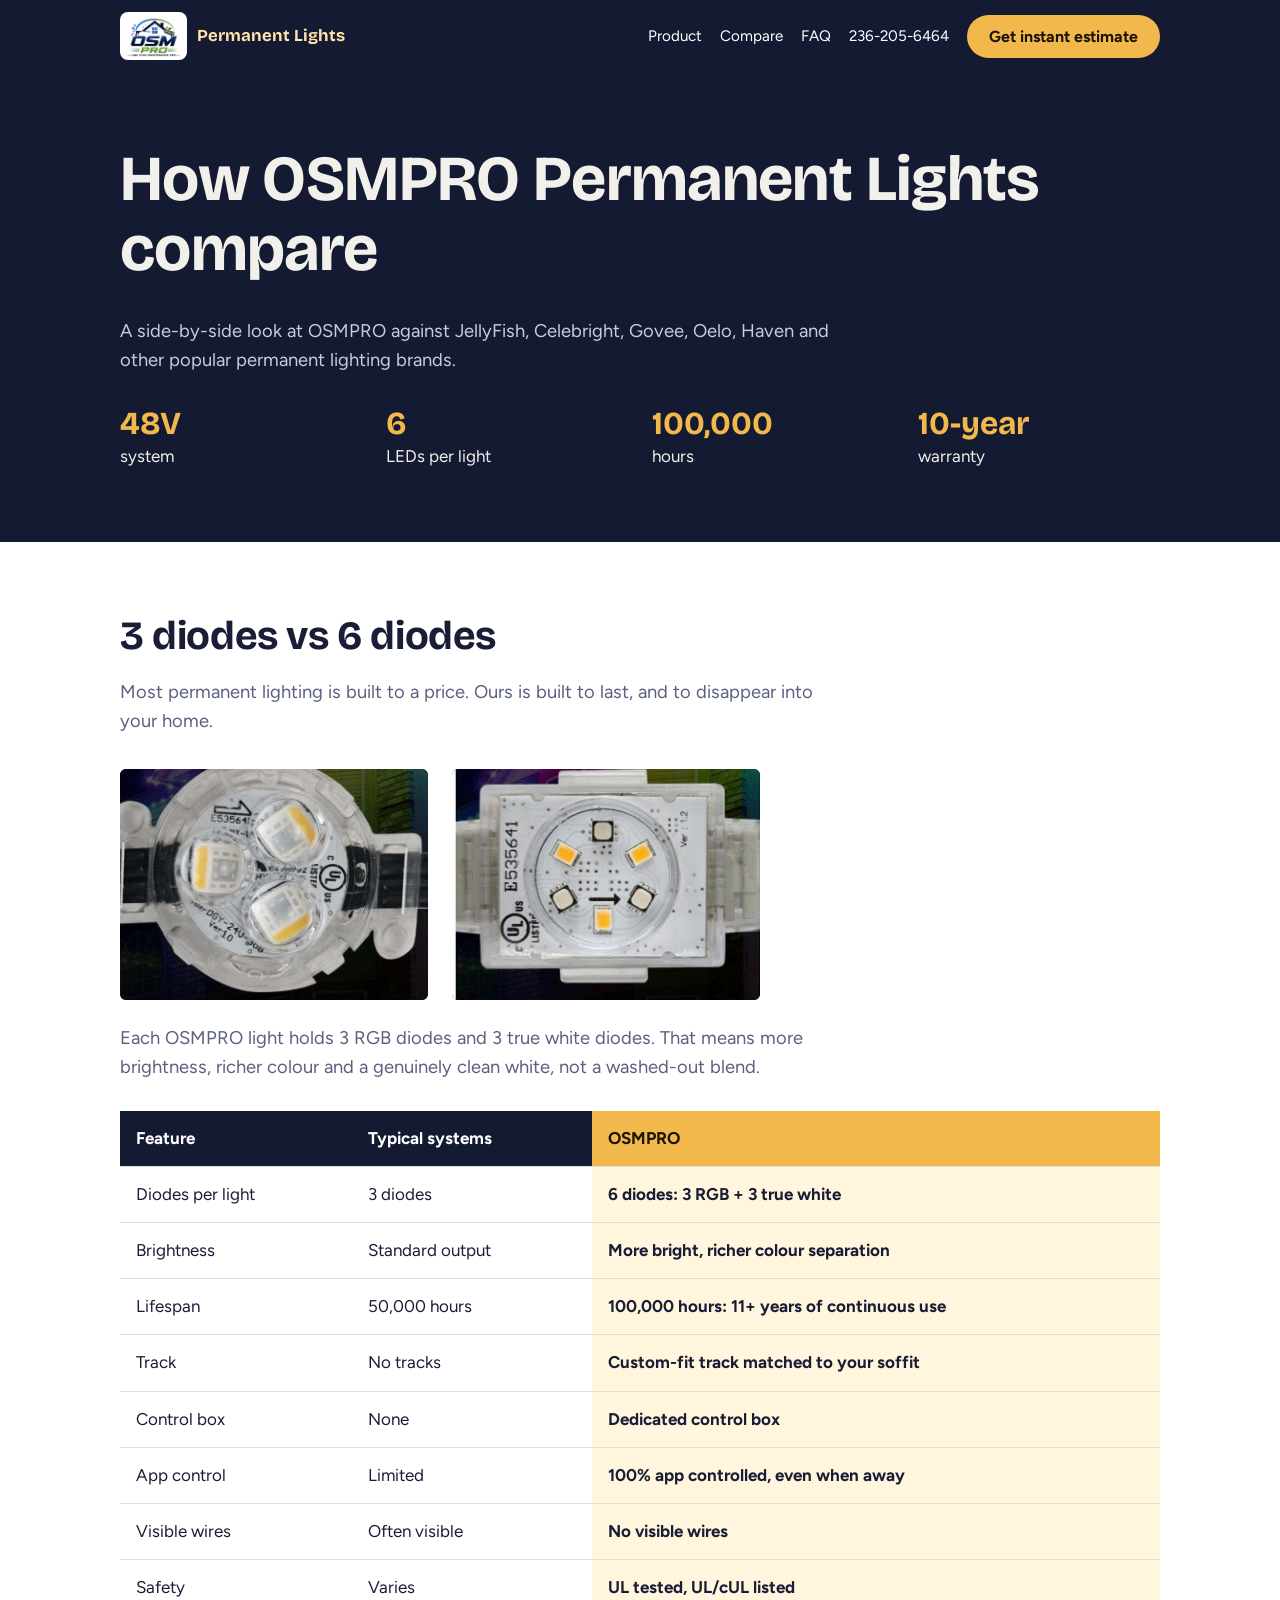
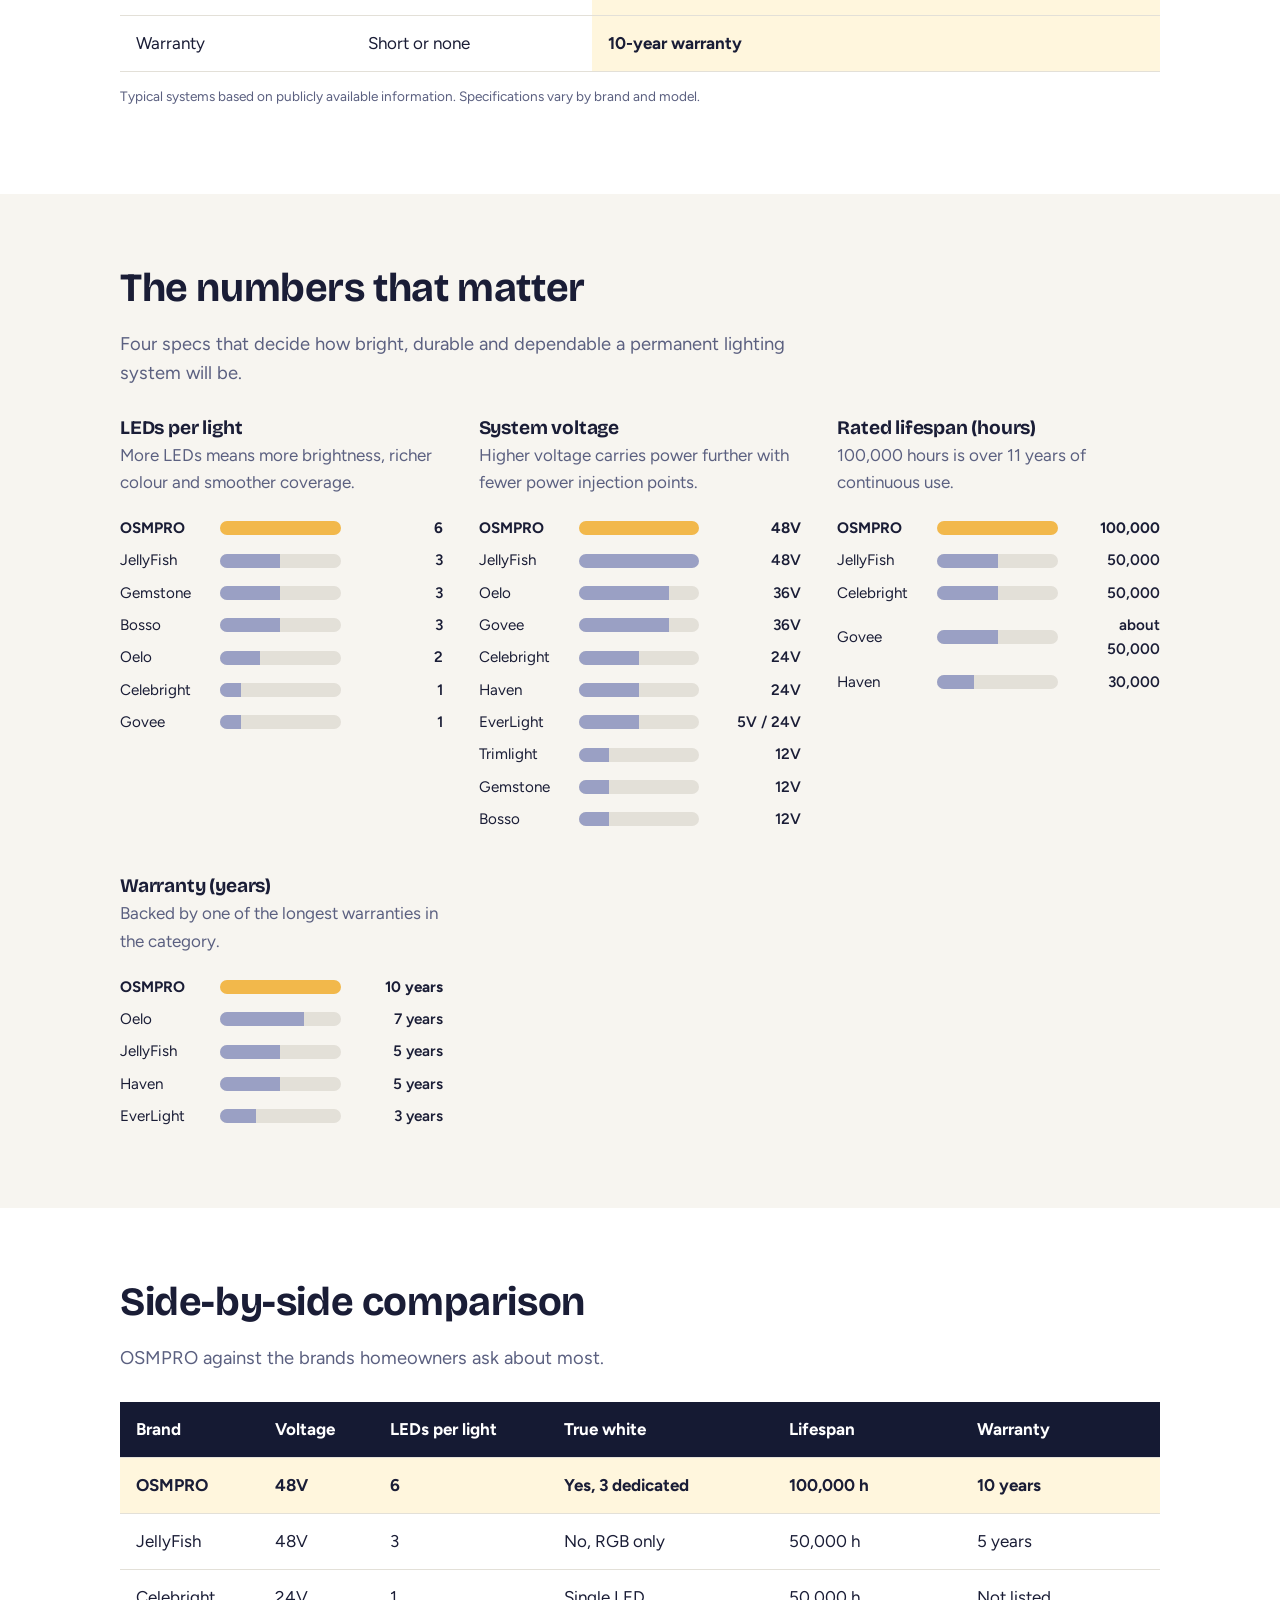
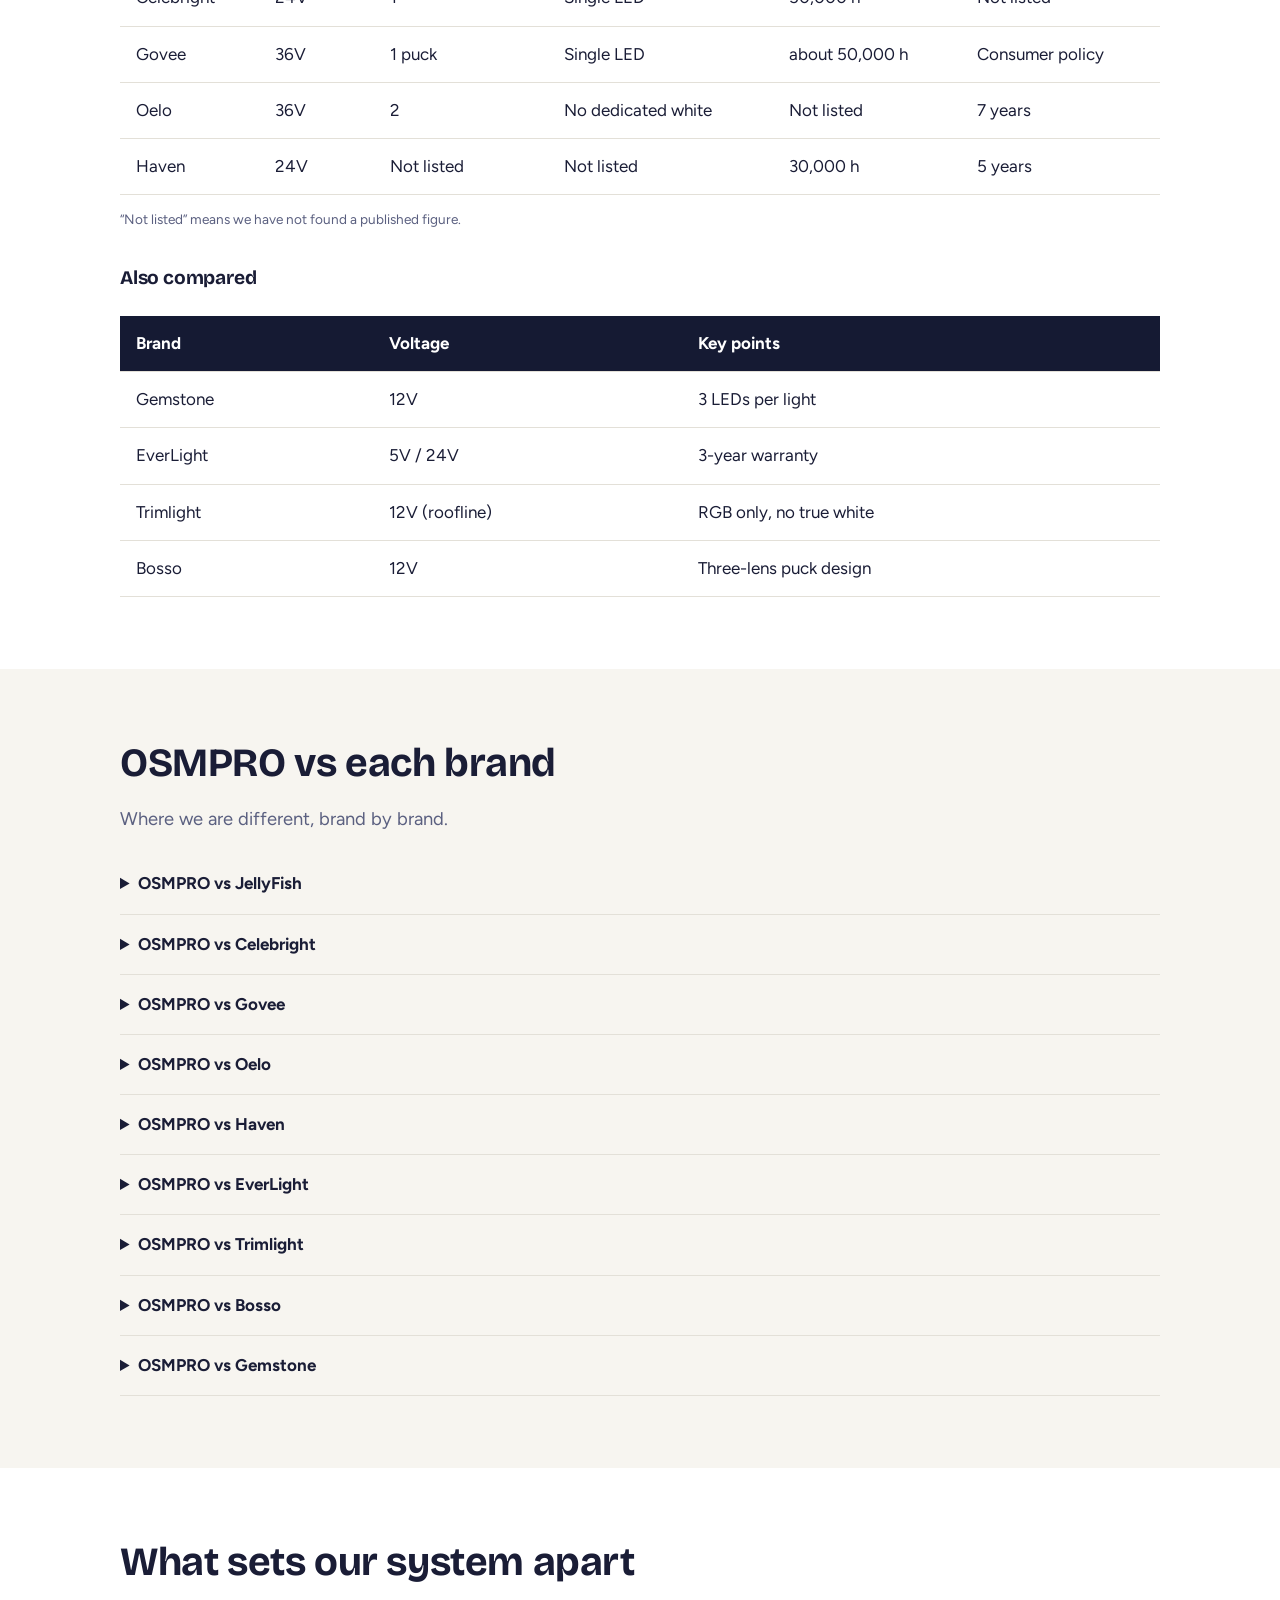
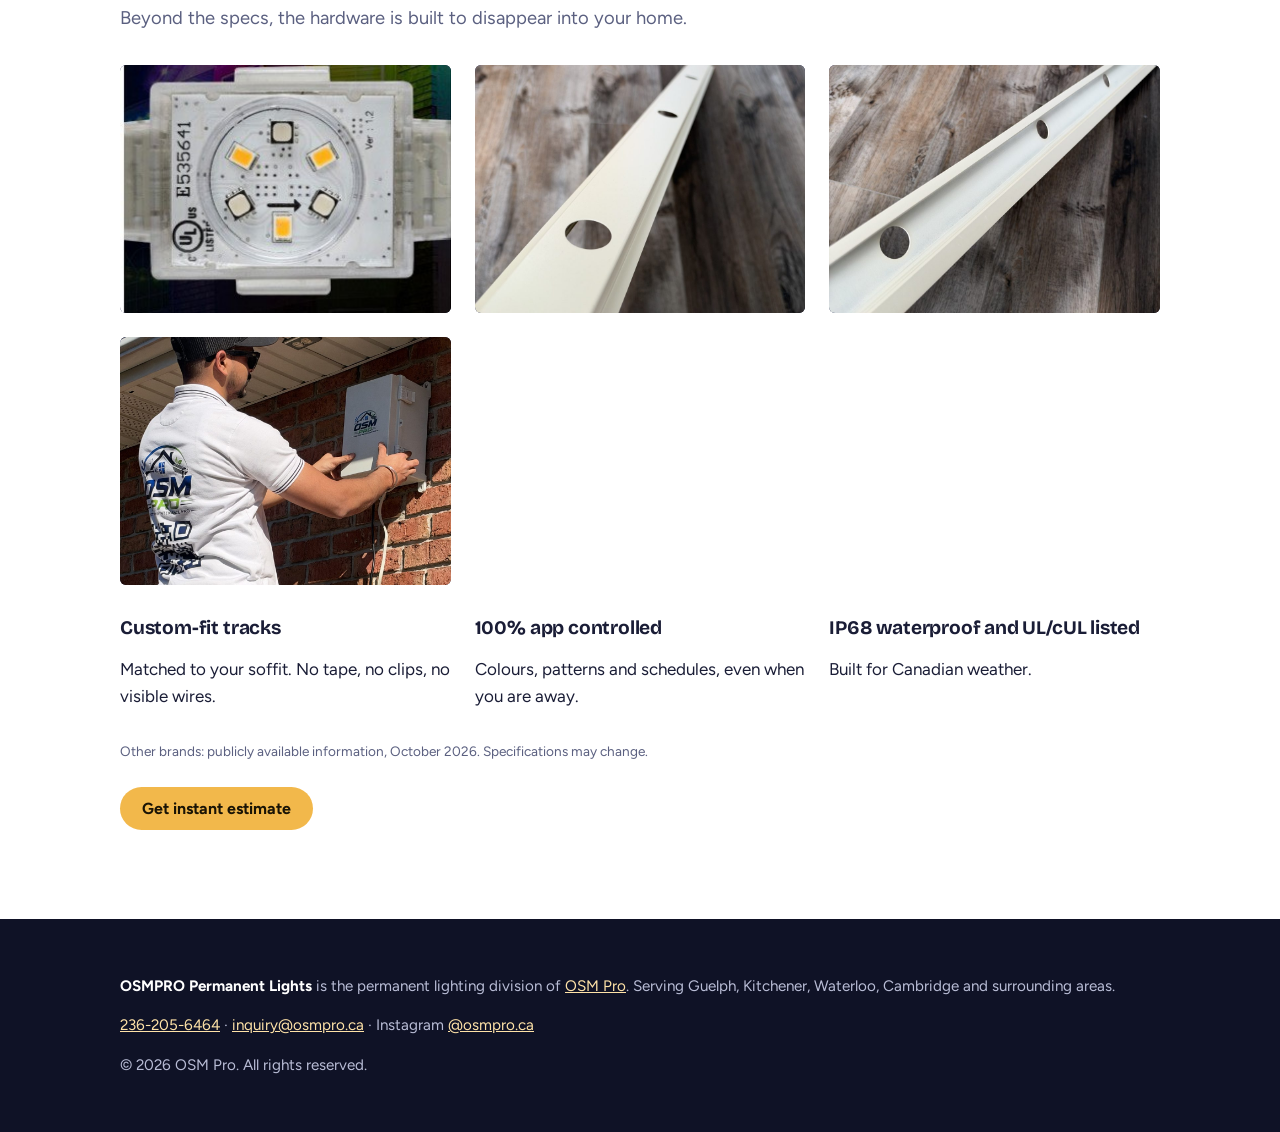
==== commit 626390d8: "Video band hero, 6 vs 3 diode comparison, illustrated estimator, address search, cleanup" ====
--- a/compare.html
+++ b/compare.html
@@ -1,20 +1,21 @@
 <!doctype html><html lang="en"><head><meta charset="utf-8"><meta name="viewport" content="width=device-width,initial-scale=1"><title>Compare OSMPRO to Other Permanent Lights | OSMPRO Permanent Lights</title><meta name="description" content="Compare OSMPRO Permanent Lights with JellyFish, Celebright, Govee, Oelo, Haven, EverLight, Trimlight, Bosso and Gemstone: voltage, LEDs per light, lifespan and warranty."><link rel="preconnect" href="https://fonts.googleapis.com"><link rel="preconnect" href="https://fonts.gstatic.com" crossorigin><link href="https://fonts.googleapis.com/css2?family=Bricolage+Grotesque:wght@600;700&family=Figtree:wght@400;600;700&display=swap" rel="stylesheet"><link rel="icon" href="images/logo.png"><link rel="stylesheet" href="style.css"></head><body>
-<header><div class="wrap"><a class="logo" href="index.html"><img src="images/logo.png" alt="OSM Pro One Stop Maintenance Pro"><span>Permanent Lights</span></a><nav><a href="index.html#products">Product</a><a href="compare.html">Compare</a><a href="index.html#gallery">Gallery</a><a href="index.html#faq">FAQ</a><a href="tel:+12362056464">236-205-6464</a><a class="btn" href="quote.html">Get instant estimate</a></nav></div></header>
-<main><section class="dark"><div class="wrap"><h1>How OSMPRO Permanent Lights compare</h1><p class="lead">A side-by-side look at our 48V and 24V systems against JellyFish, Celebright, Govee, Oelo, Haven and other popular permanent lighting brands.</p>
-<div class="stats" style="margin-top:28px"><div><b>48V</b>premium system</div><div><b>6</b>LEDs per light</div><div><b>100,000</b>hours</div><div><b>10-year</b>warranty</div></div></div></section>
-<section class="alt" id="systems"><div class="wrap"><h2>Our two systems: 48V vs 24V</h2><p class="lead">Two RGBW pixel systems, both custom-fit to your soffit. Here is how they compare.</p>
-<div class="grid" style="max-width:640px;margin-left:0"><figure class="ph" data-label="Add images/product-lights.jpg"><img src="images/product-lights.jpg" alt="48V: 6 diodes per light" loading="lazy" onerror="this.style.display='none'"><figcaption>48V: 6 diodes per light</figcaption></figure><figure class="ph" data-label="Add images/product-24v.jpg"><img src="images/product-24v.jpg" alt="24V: 3 diodes per light" loading="lazy" onerror="this.style.display='none'"><figcaption>24V: 3 diodes per light</figcaption></figure></div>
-<div class="scroll"><table><thead><tr><th>Feature</th><th class="us">48V system<br><small>6 diodes: RGB + true white</small></th><th>24V system<br><small>3 diodes: RGBW</small></th></tr></thead><tbody><tr><td>Diodes per light</td><td class="us">6 diodes: 3 RGB + 3 true white</td><td>3 diodes: RGBW blend</td></tr><tr><td>Brightness</td><td class="us"><b>More bright</b>: higher output, richer colour separation</td><td>Bright: solid everyday output</td></tr><tr><td>Colour modes</td><td class="us">Red, Green, Blue and dedicated true white diodes</td><td>Red, Green, Blue and White (blended)</td></tr><tr><td>Lifespan</td><td class="us"><b>100,000 hours</b>: 11+ years of use</td><td>50,000 hours: 5+ years of use</td></tr><tr><td>Warranty</td><td class="us"><b>10-year warranty</b></td><td>3-year warranty</td></tr><tr><td>Track</td><td class="us">Custom track, colour-matched to your soffit</td><td>Custom track, colour-matched to your soffit</td></tr><tr><td>Patterns</td><td class="us">1000+ patterns</td><td>1000+ patterns</td></tr><tr><td>Control</td><td class="us">WiFi connected, full app control</td><td>WiFi connected, full app control</td></tr><tr><td>Rating</td><td class="us">IP68 waterproof and weatherproof, UL/cUL listed</td><td>IP68 waterproof and weatherproof, UL/cUL listed</td></tr></tbody></table></div>
-<p class="fine">Both systems include a custom soffit-matched track, 1000+ colour patterns, WiFi and app control, IP68 waterproof and weatherproof ratings, and UL/cUL listing.</p></div></section>
-<section><div class="wrap"><h2>The numbers that matter</h2><p class="lead">Four specs that decide how bright, durable and dependable a permanent lighting system will be.</p><div class="charts"><div class="chart"><h3>LEDs per light</h3><p class="sub" style="text-align:left">More LEDs means more brightness, richer colour and smoother coverage.</p><div class="b us"><span>OSMPRO 48V</span><div class="bar"><i style="width:100%"></i></div><b>6</b></div><div class="b"><span>JellyFish</span><div class="bar"><i style="width:50%"></i></div><b>3</b></div><div class="b"><span>Gemstone</span><div class="bar"><i style="width:50%"></i></div><b>3</b></div><div class="b"><span>Bosso</span><div class="bar"><i style="width:50%"></i></div><b>3</b></div><div class="b us"><span>OSMPRO 24V</span><div class="bar"><i style="width:50%"></i></div><b>3</b></div><div class="b"><span>Oelo</span><div class="bar"><i style="width:33%"></i></div><b>2</b></div><div class="b"><span>Celebright</span><div class="bar"><i style="width:17%"></i></div><b>1</b></div><div class="b"><span>Govee</span><div class="bar"><i style="width:17%"></i></div><b>1</b></div></div><div class="chart"><h3>System voltage</h3><p class="sub" style="text-align:left">Higher voltage carries power further with fewer power injection points.</p><div class="b us"><span>OSMPRO 48V</span><div class="bar"><i style="width:100%"></i></div><b>48V</b></div><div class="b"><span>JellyFish</span><div class="bar"><i style="width:100%"></i></div><b>48V</b></div><div class="b"><span>Oelo</span><div class="bar"><i style="width:75%"></i></div><b>36V</b></div><div class="b"><span>Govee</span><div class="bar"><i style="width:75%"></i></div><b>36V</b></div><div class="b us"><span>OSMPRO 24V</span><div class="bar"><i style="width:50%"></i></div><b>24V</b></div><div class="b"><span>Celebright</span><div class="bar"><i style="width:50%"></i></div><b>24V</b></div><div class="b"><span>Haven</span><div class="bar"><i style="width:50%"></i></div><b>24V</b></div><div class="b"><span>EverLight</span><div class="bar"><i style="width:50%"></i></div><b>5V / 24V</b></div><div class="b"><span>Trimlight</span><div class="bar"><i style="width:25%"></i></div><b>12V</b></div><div class="b"><span>Gemstone</span><div class="bar"><i style="width:25%"></i></div><b>12V</b></div><div class="b"><span>Bosso</span><div class="bar"><i style="width:25%"></i></div><b>12V</b></div></div><div class="chart"><h3>Rated lifespan (hours)</h3><p class="sub" style="text-align:left">100,000 hours is over 11 years of continuous use.</p><div class="b us"><span>OSMPRO 48V</span><div class="bar"><i style="width:100%"></i></div><b>100,000</b></div><div class="b"><span>JellyFish</span><div class="bar"><i style="width:50%"></i></div><b>50,000</b></div><div class="b"><span>Celebright</span><div class="bar"><i style="width:50%"></i></div><b>50,000</b></div><div class="b"><span>Govee</span><div class="bar"><i style="width:50%"></i></div><b>about 50,000</b></div><div class="b us"><span>OSMPRO 24V</span><div class="bar"><i style="width:50%"></i></div><b>50,000</b></div><div class="b"><span>Haven</span><div class="bar"><i style="width:30%"></i></div><b>30,000</b></div></div><div class="chart"><h3>Warranty (years)</h3><p class="sub" style="text-align:left">Our 48V system is backed by one of the longest warranties in the category.</p><div class="b us"><span>OSMPRO 48V</span><div class="bar"><i style="width:100%"></i></div><b>10 years</b></div><div class="b"><span>Oelo</span><div class="bar"><i style="width:70%"></i></div><b>7 years</b></div><div class="b"><span>JellyFish</span><div class="bar"><i style="width:50%"></i></div><b>5 years</b></div><div class="b"><span>Haven</span><div class="bar"><i style="width:50%"></i></div><b>5 years</b></div><div class="b us"><span>OSMPRO 24V</span><div class="bar"><i style="width:30%"></i></div><b>3 years</b></div><div class="b"><span>EverLight</span><div class="bar"><i style="width:30%"></i></div><b>3 years</b></div></div></div></div></section>
+<header><div class="wrap"><a class="logo" href="index.html"><img src="images/logo.png" alt="OSM Pro One Stop Maintenance Pro"><span>Permanent Lights</span></a><nav><a href="index.html#products">Product</a><a href="compare.html">Compare</a><a href="index.html#faq">FAQ</a><a href="tel:+12362056464">236-205-6464</a><a class="btn" href="quote.html">Get instant estimate</a></nav></div></header>
+<main><section class="dark"><div class="wrap"><h1>How OSMPRO Permanent Lights compare</h1><p class="lead">A side-by-side look at OSMPRO against JellyFish, Celebright, Govee, Oelo, Haven and other popular permanent lighting brands.</p>
+<div class="stats" style="margin-top:28px"><div><b>48V</b>system</div><div><b>6</b>LEDs per light</div><div><b>100,000</b>hours</div><div><b>10-year</b>warranty</div></div></div></section>
+<section class="alt" id="diodes"><div class="wrap"><h2>3 diodes vs 6 diodes</h2><p class="lead">Most permanent lighting is built to a price. Ours is built to last, and to disappear into your home.</p>
+<div class="grid" style="max-width:640px;margin-left:0"><figure class="ph" data-label="A typical 3-diode light"><img src="images/product-3-diode.jpg" alt="A typical 3-diode light" loading="lazy" onerror="this.style.display='none'"><figcaption>A typical 3-diode light</figcaption></figure><figure class="ph" data-label="OSMPRO 6-diode light"><img src="images/product-lights.jpg" alt="OSMPRO 6-diode light" loading="lazy" onerror="this.style.display='none'"><figcaption>OSMPRO 6-diode light</figcaption></figure></div>
+<p class="lead" style="margin-top:24px">Each OSMPRO light holds 3 RGB diodes and 3 true white diodes. That means more brightness, richer colour and a genuinely clean white, not a washed-out blend.</p>
+<div class="scroll"><table><thead><tr><th>Feature</th><th>Typical systems</th><th class="us">OSMPRO</th></tr></thead><tbody><tr><td>Diodes per light</td><td>3 diodes</td><td class="us">6 diodes: 3 RGB + 3 true white</td></tr><tr><td>Brightness</td><td>Standard output</td><td class="us">More bright, richer colour separation</td></tr><tr><td>Lifespan</td><td>50,000 hours</td><td class="us">100,000 hours: 11+ years of continuous use</td></tr><tr><td>Track</td><td>No tracks</td><td class="us">Custom-fit track matched to your soffit</td></tr><tr><td>Control box</td><td>None</td><td class="us">Dedicated control box</td></tr><tr><td>App control</td><td>Limited</td><td class="us">100% app controlled, even when away</td></tr><tr><td>Visible wires</td><td>Often visible</td><td class="us">No visible wires</td></tr><tr><td>Safety</td><td>Varies</td><td class="us">UL tested, UL/cUL listed</td></tr><tr><td>Warranty</td><td>Short or none</td><td class="us">10-year warranty</td></tr></tbody></table></div>
+<p class="fine">Typical systems based on publicly available information. Specifications vary by brand and model.</p></div></section>
+<section><div class="wrap"><h2>The numbers that matter</h2><p class="lead">Four specs that decide how bright, durable and dependable a permanent lighting system will be.</p><div class="charts"><div class="chart"><h3>LEDs per light</h3><p class="sub" style="text-align:left">More LEDs means more brightness, richer colour and smoother coverage.</p><div class="b us"><span>OSMPRO</span><div class="bar"><i style="width:100%"></i></div><b>6</b></div><div class="b"><span>JellyFish</span><div class="bar"><i style="width:50%"></i></div><b>3</b></div><div class="b"><span>Gemstone</span><div class="bar"><i style="width:50%"></i></div><b>3</b></div><div class="b"><span>Bosso</span><div class="bar"><i style="width:50%"></i></div><b>3</b></div><div class="b"><span>Oelo</span><div class="bar"><i style="width:33%"></i></div><b>2</b></div><div class="b"><span>Celebright</span><div class="bar"><i style="width:17%"></i></div><b>1</b></div><div class="b"><span>Govee</span><div class="bar"><i style="width:17%"></i></div><b>1</b></div></div><div class="chart"><h3>System voltage</h3><p class="sub" style="text-align:left">Higher voltage carries power further with fewer power injection points.</p><div class="b us"><span>OSMPRO</span><div class="bar"><i style="width:100%"></i></div><b>48V</b></div><div class="b"><span>JellyFish</span><div class="bar"><i style="width:100%"></i></div><b>48V</b></div><div class="b"><span>Oelo</span><div class="bar"><i style="width:75%"></i></div><b>36V</b></div><div class="b"><span>Govee</span><div class="bar"><i style="width:75%"></i></div><b>36V</b></div><div class="b"><span>Celebright</span><div class="bar"><i style="width:50%"></i></div><b>24V</b></div><div class="b"><span>Haven</span><div class="bar"><i style="width:50%"></i></div><b>24V</b></div><div class="b"><span>EverLight</span><div class="bar"><i style="width:50%"></i></div><b>5V / 24V</b></div><div class="b"><span>Trimlight</span><div class="bar"><i style="width:25%"></i></div><b>12V</b></div><div class="b"><span>Gemstone</span><div class="bar"><i style="width:25%"></i></div><b>12V</b></div><div class="b"><span>Bosso</span><div class="bar"><i style="width:25%"></i></div><b>12V</b></div></div><div class="chart"><h3>Rated lifespan (hours)</h3><p class="sub" style="text-align:left">100,000 hours is over 11 years of continuous use.</p><div class="b us"><span>OSMPRO</span><div class="bar"><i style="width:100%"></i></div><b>100,000</b></div><div class="b"><span>JellyFish</span><div class="bar"><i style="width:50%"></i></div><b>50,000</b></div><div class="b"><span>Celebright</span><div class="bar"><i style="width:50%"></i></div><b>50,000</b></div><div class="b"><span>Govee</span><div class="bar"><i style="width:50%"></i></div><b>about 50,000</b></div><div class="b"><span>Haven</span><div class="bar"><i style="width:30%"></i></div><b>30,000</b></div></div><div class="chart"><h3>Warranty (years)</h3><p class="sub" style="text-align:left">Backed by one of the longest warranties in the category.</p><div class="b us"><span>OSMPRO</span><div class="bar"><i style="width:100%"></i></div><b>10 years</b></div><div class="b"><span>Oelo</span><div class="bar"><i style="width:70%"></i></div><b>7 years</b></div><div class="b"><span>JellyFish</span><div class="bar"><i style="width:50%"></i></div><b>5 years</b></div><div class="b"><span>Haven</span><div class="bar"><i style="width:50%"></i></div><b>5 years</b></div><div class="b"><span>EverLight</span><div class="bar"><i style="width:30%"></i></div><b>3 years</b></div></div></div></div></section>
 <section class="alt"><div class="wrap"><h2>Side-by-side comparison</h2><p class="lead">OSMPRO against the brands homeowners ask about most.</p>
-<div class="scroll"><table><thead><tr><th>Brand</th><th>Voltage</th><th>LEDs per light</th><th>True white</th><th>Lifespan</th><th>Warranty</th></tr></thead><tbody><tr class="usr"><td class=us>OSMPRO 48V</td><td class=us>48V</td><td class=us>6</td><td class=us>Yes, 3 dedicated</td><td class=us>100,000 h</td><td class=us>10 years</td></tr><tr class="usr"><td class=us>OSMPRO 24V</td><td class=us>24V</td><td class=us>3</td><td class=us>RGBW blend</td><td class=us>50,000 h</td><td class=us>3 years</td></tr><tr class=""><td>JellyFish</td><td>48V</td><td>3</td><td>No, RGB only</td><td>50,000 h</td><td>5 years</td></tr><tr class=""><td>Celebright</td><td>24V</td><td>1</td><td>Single LED</td><td>50,000 h</td><td>Not listed</td></tr><tr class=""><td>Govee</td><td>36V</td><td>1 puck</td><td>Single LED</td><td>about 50,000 h</td><td>Consumer policy</td></tr><tr class=""><td>Oelo</td><td>36V</td><td>2</td><td>No dedicated white</td><td>Not listed</td><td>7 years</td></tr><tr class=""><td>Haven</td><td>24V</td><td>Not listed</td><td>Not listed</td><td>30,000 h</td><td>5 years</td></tr></tbody></table></div>
+<div class="scroll"><table><thead><tr><th>Brand</th><th>Voltage</th><th>LEDs per light</th><th>True white</th><th>Lifespan</th><th>Warranty</th></tr></thead><tbody><tr class="usr"><td class=us>OSMPRO</td><td class=us>48V</td><td class=us>6</td><td class=us>Yes, 3 dedicated</td><td class=us>100,000 h</td><td class=us>10 years</td></tr><tr class=""><td>JellyFish</td><td>48V</td><td>3</td><td>No, RGB only</td><td>50,000 h</td><td>5 years</td></tr><tr class=""><td>Celebright</td><td>24V</td><td>1</td><td>Single LED</td><td>50,000 h</td><td>Not listed</td></tr><tr class=""><td>Govee</td><td>36V</td><td>1 puck</td><td>Single LED</td><td>about 50,000 h</td><td>Consumer policy</td></tr><tr class=""><td>Oelo</td><td>36V</td><td>2</td><td>No dedicated white</td><td>Not listed</td><td>7 years</td></tr><tr class=""><td>Haven</td><td>24V</td><td>Not listed</td><td>Not listed</td><td>30,000 h</td><td>5 years</td></tr></tbody></table></div>
 <p class="fine">“Not listed” means we have not found a published figure.</p>
 <h3 style="margin-top:36px">Also compared</h3><div class="scroll"><table><thead><tr><th>Brand</th><th>Voltage</th><th>Key points</th></tr></thead><tbody><tr><td>Gemstone</td><td>12V</td><td>3 LEDs per light</td></tr><tr><td>EverLight</td><td>5V / 24V</td><td>3-year warranty</td></tr><tr><td>Trimlight</td><td>12V (roofline)</td><td>RGB only, no true white</td></tr><tr><td>Bosso</td><td>12V</td><td>Three-lens puck design</td></tr></tbody></table></div></div></section>
-<section><div class="wrap"><h2>OSMPRO 48V vs each brand</h2><p class="lead">Where we are different, brand by brand.</p><div style="margin-top:20px"><details><summary>OSMPRO 48V vs JellyFish</summary><p>Same 48V power, but 6 LEDs per light against 3, a dedicated true white against RGB-blended white, 100,000 hours against 50,000 and a 10-year warranty against 5.</p></details><details><summary>OSMPRO 48V vs Celebright</summary><p>48V against 24V, 6 LEDs per light against 1, and double the rated lifespan at 100,000 hours.</p></details><details><summary>OSMPRO 48V vs Govee</summary><p>A consumer DIY product. Ours is 48V against 36V, 6 LEDs against a single puck, a custom colour-matched track instead of adhesive tape, and 100,000 hours against about 50,000.</p></details><details><summary>OSMPRO 48V vs Oelo</summary><p>48V against 36V, 6 LEDs per light against 2, dedicated true white LEDs, and a 10-year warranty.</p></details><details><summary>OSMPRO 48V vs Haven</summary><p>48V against 24V, 100,000 hours against 30,000, and a 10-year warranty against 5.</p></details><details><summary>OSMPRO 48V vs EverLight</summary><p>48V against 5V or 24V, and a 10-year warranty against 3 years.</p></details><details><summary>OSMPRO 48V vs Trimlight</summary><p>48V against 12V on roofline systems, with true white LEDs where theirs are RGB only.</p></details><details><summary>OSMPRO 48V vs Bosso</summary><p>48V against a 12V three-lens puck design, with 6 LEDs per light against 3.</p></details><details><summary>OSMPRO 48V vs Gemstone</summary><p>48V against 12V and 6 LEDs per light against 3.</p></details></div></div></section>
+<section><div class="wrap"><h2>OSMPRO vs each brand</h2><p class="lead">Where we are different, brand by brand.</p><div style="margin-top:20px"><details><summary>OSMPRO vs JellyFish</summary><p>Same 48V power, but 6 LEDs per light against 3, a dedicated true white against RGB-blended white, 100,000 hours against 50,000 and a 10-year warranty against 5.</p></details><details><summary>OSMPRO vs Celebright</summary><p>48V against 24V, 6 LEDs per light against 1, and double the rated lifespan at 100,000 hours.</p></details><details><summary>OSMPRO vs Govee</summary><p>A consumer DIY product. Ours is 48V against 36V, 6 LEDs against a single puck, a custom colour-matched track instead of adhesive tape, and 100,000 hours against about 50,000.</p></details><details><summary>OSMPRO vs Oelo</summary><p>48V against 36V, 6 LEDs per light against 2, dedicated true white LEDs, and a 10-year warranty.</p></details><details><summary>OSMPRO vs Haven</summary><p>48V against 24V, 100,000 hours against 30,000, and a 10-year warranty against 5.</p></details><details><summary>OSMPRO vs EverLight</summary><p>48V against 5V or 24V, and a 10-year warranty against 3 years.</p></details><details><summary>OSMPRO vs Trimlight</summary><p>48V against 12V on roofline systems, with true white LEDs where theirs are RGB only.</p></details><details><summary>OSMPRO vs Bosso</summary><p>48V against a 12V three-lens puck design, with 6 LEDs per light against 3.</p></details><details><summary>OSMPRO vs Gemstone</summary><p>48V against 12V and 6 LEDs per light against 3.</p></details></div></div></section>
 <section class="alt"><div class="wrap"><h2>What sets our system apart</h2><p class="lead">Beyond the specs, the hardware is built to disappear into your home.</p>
-<div class="grid"><figure class="ph" data-label="Add images/product-lights.jpg"><img src="images/product-lights.jpg" alt="6 diodes: 3 RGB + 3 true white, UL/cUL listed" loading="lazy" onerror="this.style.display='none'"><figcaption>6 diodes: 3 RGB + 3 true white, UL/cUL listed</figcaption></figure><figure class="ph" data-label="Add images/product-track.jpg"><img src="images/product-track.jpg" alt="Custom track colour-matched to your soffit" loading="lazy" onerror="this.style.display='none'"><figcaption>Custom track colour-matched to your soffit</figcaption></figure><figure class="ph" data-label="Add images/product-track-2.jpg"><img src="images/product-track-2.jpg" alt="Clean channel with no visible wires or bulky clips" loading="lazy" onerror="this.style.display='none'"><figcaption>Clean channel with no visible wires or bulky clips</figcaption></figure><figure class="ph" data-label="Add images/product-controller.jpg"><img src="images/product-controller.jpg" alt="Dedicated control box" loading="lazy" onerror="this.style.display='none'"><figcaption>Dedicated control box</figcaption></figure><figure class="ph" data-label="Add images/install-controller.jpg"><img src="images/install-controller.jpg" alt="Control box installed on site by our team" loading="lazy" onerror="this.style.display='none'"><figcaption>Control box installed on site by our team</figcaption></figure></div>
-<div class="grid"><div><h3>Copper wiring</h3><p>Reliable power along the whole run.</p></div><div><h3>Custom-fit tracks</h3><p>Matched to your soffit. No tape, no clips, no visible wires.</p></div><div><h3>100% app controlled</h3><p>Colours, patterns and schedules, even when you are away.</p></div><div><h3>IP68 waterproof and UL/cUL listed</h3><p>Built for Canadian weather.</p></div></div>
+<div class="grid"><figure class="ph" data-label="6 diodes: 3 RGB + 3 true white, UL/cUL listed"><img src="images/product-lights.jpg" alt="6 diodes: 3 RGB + 3 true white, UL/cUL listed" loading="lazy" onerror="this.style.display='none'"><figcaption>6 diodes: 3 RGB + 3 true white, UL/cUL listed</figcaption></figure><figure class="ph" data-label="Custom track colour-matched to your soffit"><img src="images/product-track.jpg" alt="Custom track colour-matched to your soffit" loading="lazy" onerror="this.style.display='none'"><figcaption>Custom track colour-matched to your soffit</figcaption></figure><figure class="ph" data-label="Clean channel with no visible wires or bulky clips"><img src="images/product-track-2.jpg" alt="Clean channel with no visible wires or bulky clips" loading="lazy" onerror="this.style.display='none'"><figcaption>Clean channel with no visible wires or bulky clips</figcaption></figure><figure class="ph" data-label="Our team installing the control box"><img src="images/install-controller.jpg" alt="Our team installing the control box" loading="lazy" onerror="this.style.display='none'"><figcaption>Our team installing the control box</figcaption></figure></div>
+<div class="grid"><div><h3>Custom-fit tracks</h3><p>Matched to your soffit. No tape, no clips, no visible wires.</p></div><div><h3>100% app controlled</h3><p>Colours, patterns and schedules, even when you are away.</p></div><div><h3>IP68 waterproof and UL/cUL listed</h3><p>Built for Canadian weather.</p></div></div>
 <p class="fine">Other brands: publicly available information, October 2026. Specifications may change.</p>
-<p style="margin-top:24px"><a class="btn" href="quote.html">Get instant estimate</a></p></div></section></main>
+<p style="margin-top:24px"><a class="btn" href="quote.html">Get instant estimate</a></p></div></section></main></main>
 <footer><div class="wrap"><p><b style="color:#fff">OSMPRO Permanent Lights</b> is the permanent lighting division of <a href="https://osmpro.ca">OSM Pro</a>. Serving Guelph, Kitchener, Waterloo, Cambridge and surrounding areas.</p><p><a href="tel:+12362056464">236-205-6464</a> · <a href="mailto:inquiry@osmpro.ca">inquiry@osmpro.ca</a> · Instagram <a href="https://instagram.com/osmpro.ca">@osmpro.ca</a></p><p>© 2026 OSM Pro. All rights reserved.</p></div></footer></body></html>
--- a/style.css
+++ b/style.css
@@ -69,8 +69,14 @@
 .charts{display:grid;grid-template-columns:repeat(auto-fit,minmax(320px,1fr));gap:36px;margin-top:28px}.chart h3{margin-bottom:4px}
 .b{display:grid;grid-template-columns:90px 1fr 92px;gap:10px;align-items:center;margin:8px 0;font-size:.95rem}.b .bar{height:14px}.b .bar i{background:#9aa0c4;transition:none}.b.us .bar i{background:var(--gold)}.b.us span,.b.us b{font-weight:700}.b b{text-align:right;font-weight:600}
 tr.usr td{background:#fff6dd;font-weight:700}
-.hero.vid{position:relative;min-height:min(88vh,780px);display:flex;align-items:flex-end;overflow:hidden;padding:0}
-.bgv{position:absolute;inset:0;width:100%;height:100%;object-fit:cover;object-position:50% 62%}
-.shade{position:absolute;inset:0;background:linear-gradient(180deg,rgba(21,26,51,.35) 0%,rgba(21,26,51,.5) 40%,rgba(21,26,51,.93) 100%)}
-.hero-in{position:relative;width:100%;padding-top:140px;padding-bottom:56px}
-@media(prefers-reduced-motion:reduce){.bgv{display:none}}
+
+.videoband{background:#0b0f2a url(images/hero-poster.jpg) center 60%/cover;height:clamp(360px,72vh,700px);overflow:hidden}
+.videoband video{width:100%;height:100%;object-fit:cover;object-position:50% 62%;display:block}
+.intro{padding:56px 0 48px}.intro h1{max-width:18ch}
+.dark .chips span{background:transparent;color:#fff;border-color:#59629a}
+.ph[data-label=""]::after{content:none}
+.acwrap{position:relative;max-width:560px;margin:0 auto}.acwrap input{width:100%;font-size:1.05rem;padding:14px}
+#sug{position:absolute;left:0;right:0;top:calc(100% - 30px);margin:0;padding:6px;list-style:none;background:#fff;border:1px solid #c9c6bc;border-radius:12px;box-shadow:0 12px 30px rgba(21,26,51,.18);z-index:30;text-align:left}
+#sug li{padding:12px 14px;border-radius:8px;cursor:pointer}#sug li:hover,#sug li[aria-selected=true]{background:#fff6dd}
+#sug small{display:block;color:var(--muted)}
+@media(prefers-reduced-motion:reduce){.videoband video{display:none}}
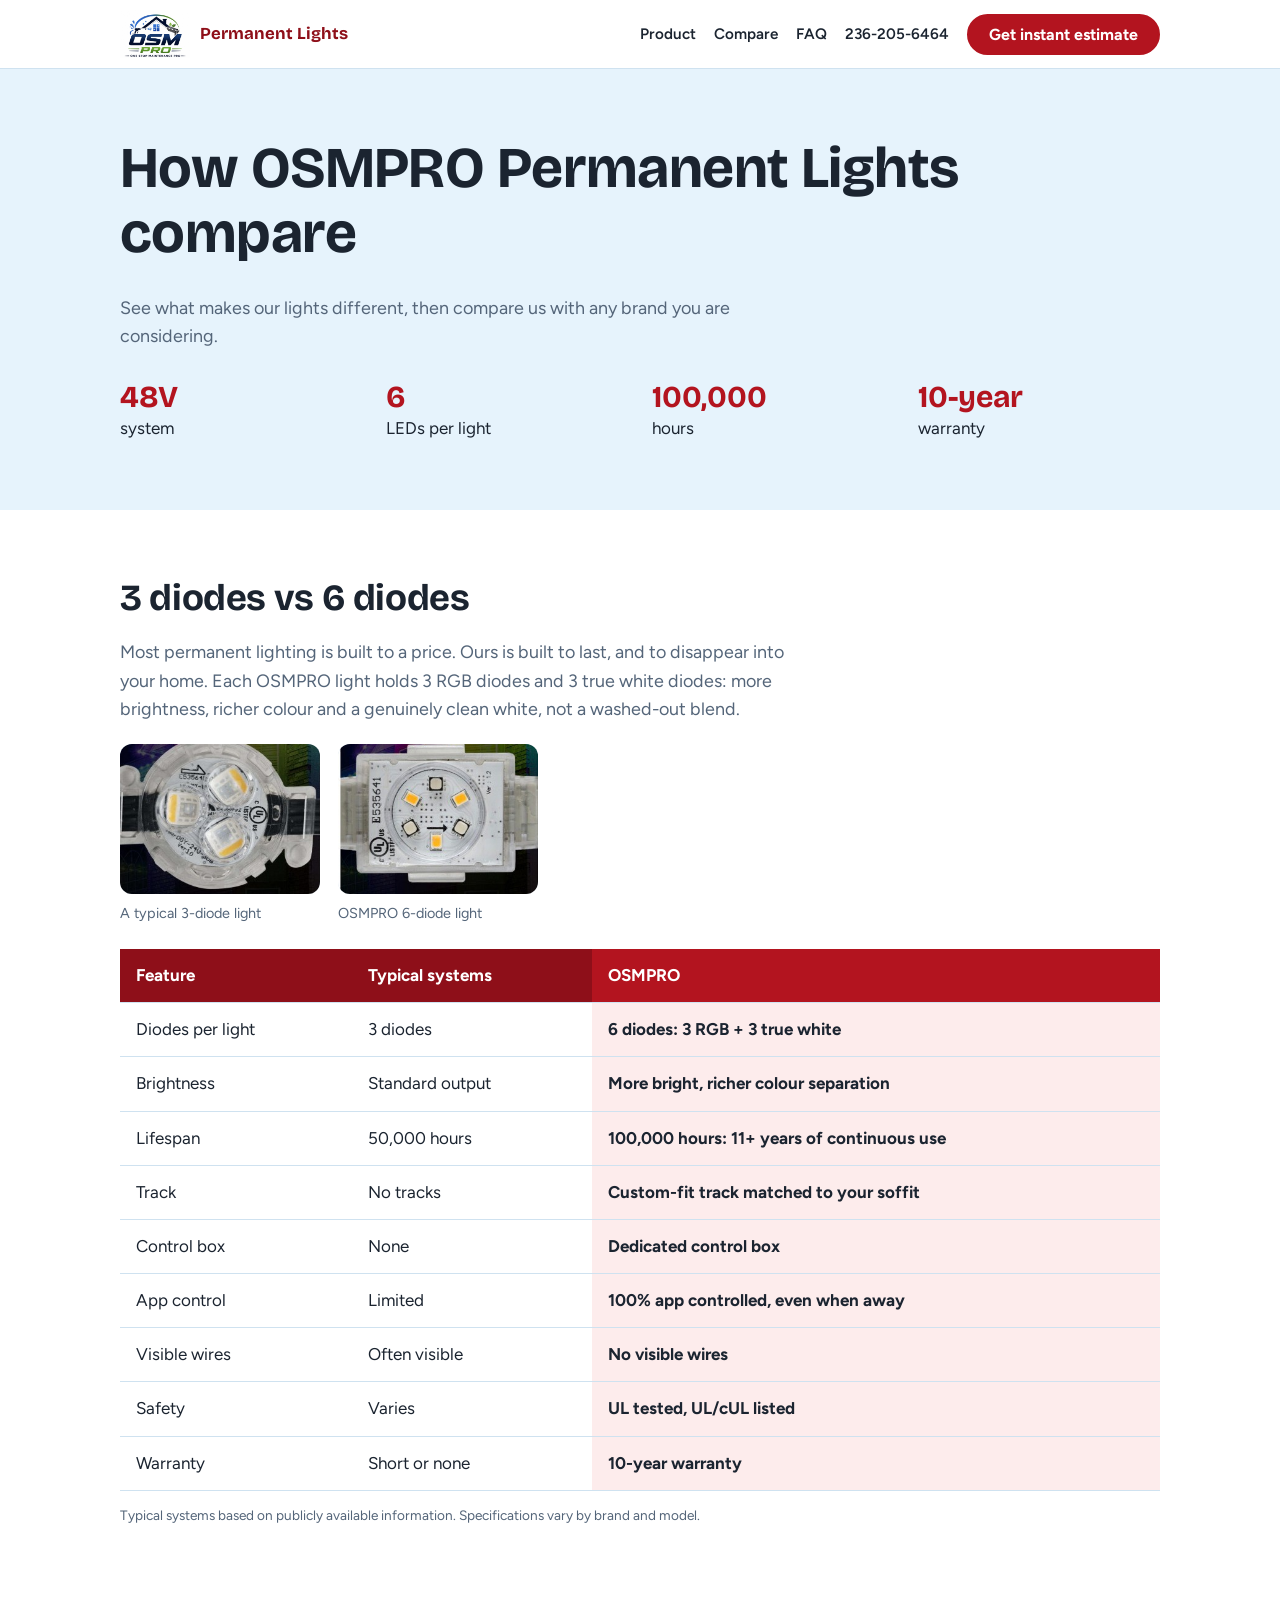
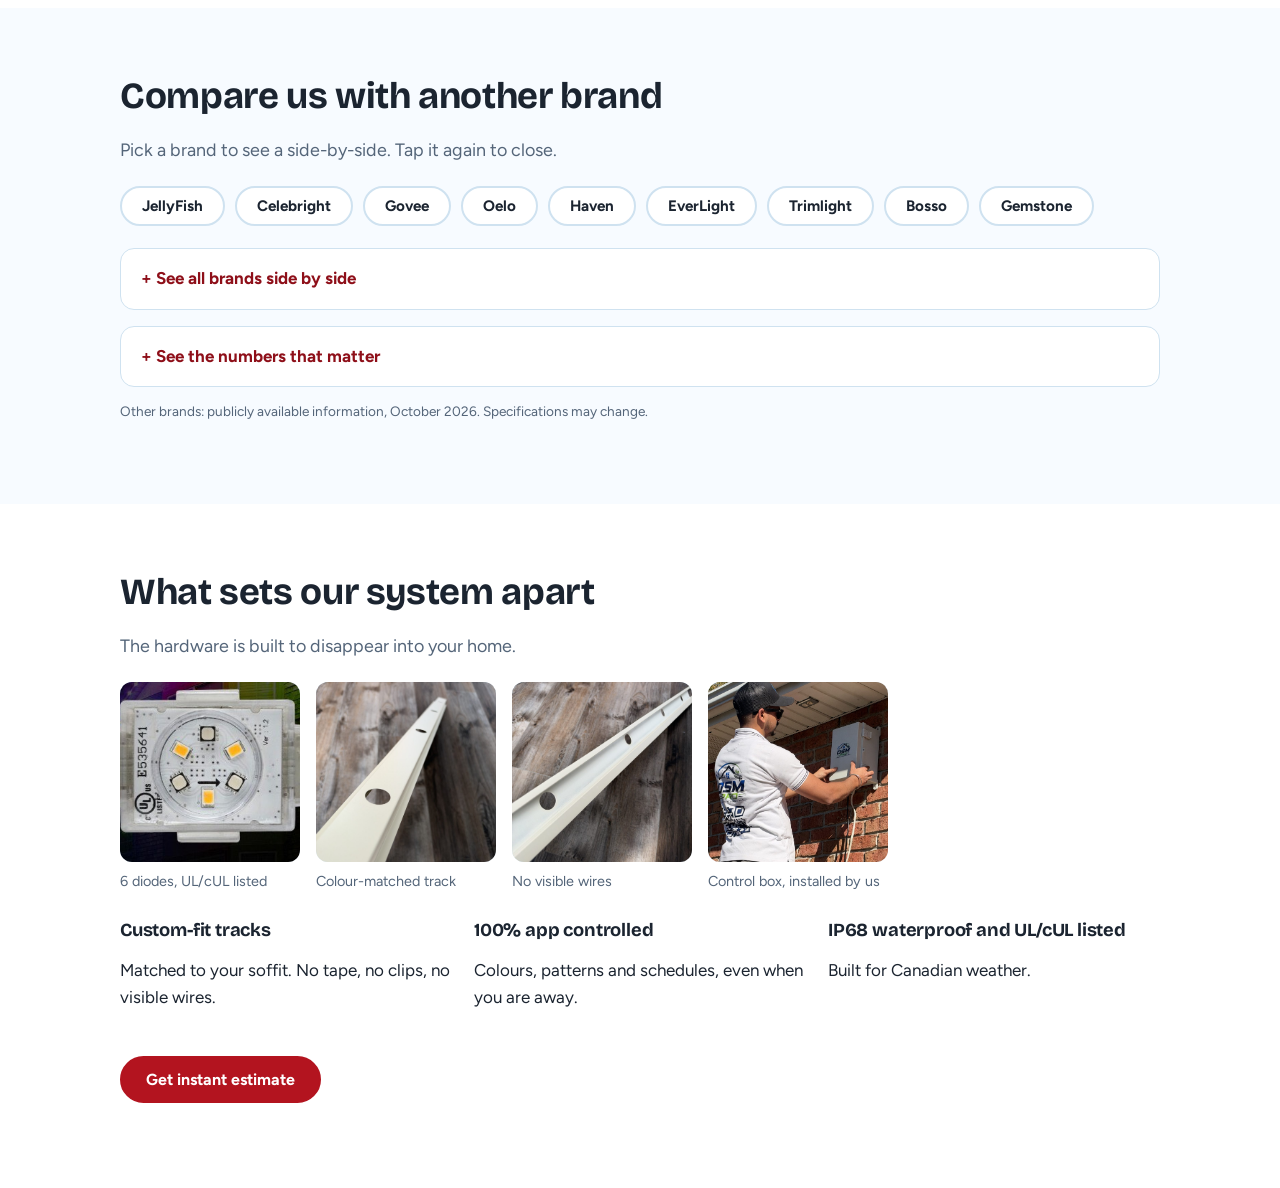
==== commit 9f952fdb: "Light blue and red theme, sized hero video, redesigned sections, click-to-compare brands, better add" ====
--- a/compare.html
+++ b/compare.html
@@ -1,21 +1,17 @@
 <!doctype html><html lang="en"><head><meta charset="utf-8"><meta name="viewport" content="width=device-width,initial-scale=1"><title>Compare OSMPRO to Other Permanent Lights | OSMPRO Permanent Lights</title><meta name="description" content="Compare OSMPRO Permanent Lights with JellyFish, Celebright, Govee, Oelo, Haven, EverLight, Trimlight, Bosso and Gemstone: voltage, LEDs per light, lifespan and warranty."><link rel="preconnect" href="https://fonts.googleapis.com"><link rel="preconnect" href="https://fonts.gstatic.com" crossorigin><link href="https://fonts.googleapis.com/css2?family=Bricolage+Grotesque:wght@600;700&family=Figtree:wght@400;600;700&display=swap" rel="stylesheet"><link rel="icon" href="images/logo.png"><link rel="stylesheet" href="style.css"></head><body>
 <header><div class="wrap"><a class="logo" href="index.html"><img src="images/logo.png" alt="OSM Pro One Stop Maintenance Pro"><span>Permanent Lights</span></a><nav><a href="index.html#products">Product</a><a href="compare.html">Compare</a><a href="index.html#faq">FAQ</a><a href="tel:+12362056464">236-205-6464</a><a class="btn" href="quote.html">Get instant estimate</a></nav></div></header>
-<main><section class="dark"><div class="wrap"><h1>How OSMPRO Permanent Lights compare</h1><p class="lead">A side-by-side look at OSMPRO against JellyFish, Celebright, Govee, Oelo, Haven and other popular permanent lighting brands.</p>
+<main><section class="sky"><div class="wrap"><h1>How OSMPRO Permanent Lights compare</h1><p class="lead">See what makes our lights different, then compare us with any brand you are considering.</p>
 <div class="stats" style="margin-top:28px"><div><b>48V</b>system</div><div><b>6</b>LEDs per light</div><div><b>100,000</b>hours</div><div><b>10-year</b>warranty</div></div></div></section>
-<section class="alt" id="diodes"><div class="wrap"><h2>3 diodes vs 6 diodes</h2><p class="lead">Most permanent lighting is built to a price. Ours is built to last, and to disappear into your home.</p>
-<div class="grid" style="max-width:640px;margin-left:0"><figure class="ph" data-label="A typical 3-diode light"><img src="images/product-3-diode.jpg" alt="A typical 3-diode light" loading="lazy" onerror="this.style.display='none'"><figcaption>A typical 3-diode light</figcaption></figure><figure class="ph" data-label="OSMPRO 6-diode light"><img src="images/product-lights.jpg" alt="OSMPRO 6-diode light" loading="lazy" onerror="this.style.display='none'"><figcaption>OSMPRO 6-diode light</figcaption></figure></div>
-<p class="lead" style="margin-top:24px">Each OSMPRO light holds 3 RGB diodes and 3 true white diodes. That means more brightness, richer colour and a genuinely clean white, not a washed-out blend.</p>
+<section class="alt" id="diodes"><div class="wrap"><h2>3 diodes vs 6 diodes</h2><p class="lead">Most permanent lighting is built to a price. Ours is built to last, and to disappear into your home. Each OSMPRO light holds 3 RGB diodes and 3 true white diodes: more brightness, richer colour and a genuinely clean white, not a washed-out blend.</p>
+<div class="pairs"><figure><div class="ph" data-label="A typical 3-diode light"><img src="images/product-3-diode.jpg" alt="A typical 3-diode light" loading="lazy" onerror="this.style.display='none'"></div><figcaption>A typical 3-diode light</figcaption></figure><figure><div class="ph" data-label="OSMPRO 6-diode light"><img src="images/product-lights.jpg" alt="OSMPRO 6-diode light" loading="lazy" onerror="this.style.display='none'"></div><figcaption>OSMPRO 6-diode light</figcaption></figure></div>
 <div class="scroll"><table><thead><tr><th>Feature</th><th>Typical systems</th><th class="us">OSMPRO</th></tr></thead><tbody><tr><td>Diodes per light</td><td>3 diodes</td><td class="us">6 diodes: 3 RGB + 3 true white</td></tr><tr><td>Brightness</td><td>Standard output</td><td class="us">More bright, richer colour separation</td></tr><tr><td>Lifespan</td><td>50,000 hours</td><td class="us">100,000 hours: 11+ years of continuous use</td></tr><tr><td>Track</td><td>No tracks</td><td class="us">Custom-fit track matched to your soffit</td></tr><tr><td>Control box</td><td>None</td><td class="us">Dedicated control box</td></tr><tr><td>App control</td><td>Limited</td><td class="us">100% app controlled, even when away</td></tr><tr><td>Visible wires</td><td>Often visible</td><td class="us">No visible wires</td></tr><tr><td>Safety</td><td>Varies</td><td class="us">UL tested, UL/cUL listed</td></tr><tr><td>Warranty</td><td>Short or none</td><td class="us">10-year warranty</td></tr></tbody></table></div>
 <p class="fine">Typical systems based on publicly available information. Specifications vary by brand and model.</p></div></section>
-<section><div class="wrap"><h2>The numbers that matter</h2><p class="lead">Four specs that decide how bright, durable and dependable a permanent lighting system will be.</p><div class="charts"><div class="chart"><h3>LEDs per light</h3><p class="sub" style="text-align:left">More LEDs means more brightness, richer colour and smoother coverage.</p><div class="b us"><span>OSMPRO</span><div class="bar"><i style="width:100%"></i></div><b>6</b></div><div class="b"><span>JellyFish</span><div class="bar"><i style="width:50%"></i></div><b>3</b></div><div class="b"><span>Gemstone</span><div class="bar"><i style="width:50%"></i></div><b>3</b></div><div class="b"><span>Bosso</span><div class="bar"><i style="width:50%"></i></div><b>3</b></div><div class="b"><span>Oelo</span><div class="bar"><i style="width:33%"></i></div><b>2</b></div><div class="b"><span>Celebright</span><div class="bar"><i style="width:17%"></i></div><b>1</b></div><div class="b"><span>Govee</span><div class="bar"><i style="width:17%"></i></div><b>1</b></div></div><div class="chart"><h3>System voltage</h3><p class="sub" style="text-align:left">Higher voltage carries power further with fewer power injection points.</p><div class="b us"><span>OSMPRO</span><div class="bar"><i style="width:100%"></i></div><b>48V</b></div><div class="b"><span>JellyFish</span><div class="bar"><i style="width:100%"></i></div><b>48V</b></div><div class="b"><span>Oelo</span><div class="bar"><i style="width:75%"></i></div><b>36V</b></div><div class="b"><span>Govee</span><div class="bar"><i style="width:75%"></i></div><b>36V</b></div><div class="b"><span>Celebright</span><div class="bar"><i style="width:50%"></i></div><b>24V</b></div><div class="b"><span>Haven</span><div class="bar"><i style="width:50%"></i></div><b>24V</b></div><div class="b"><span>EverLight</span><div class="bar"><i style="width:50%"></i></div><b>5V / 24V</b></div><div class="b"><span>Trimlight</span><div class="bar"><i style="width:25%"></i></div><b>12V</b></div><div class="b"><span>Gemstone</span><div class="bar"><i style="width:25%"></i></div><b>12V</b></div><div class="b"><span>Bosso</span><div class="bar"><i style="width:25%"></i></div><b>12V</b></div></div><div class="chart"><h3>Rated lifespan (hours)</h3><p class="sub" style="text-align:left">100,000 hours is over 11 years of continuous use.</p><div class="b us"><span>OSMPRO</span><div class="bar"><i style="width:100%"></i></div><b>100,000</b></div><div class="b"><span>JellyFish</span><div class="bar"><i style="width:50%"></i></div><b>50,000</b></div><div class="b"><span>Celebright</span><div class="bar"><i style="width:50%"></i></div><b>50,000</b></div><div class="b"><span>Govee</span><div class="bar"><i style="width:50%"></i></div><b>about 50,000</b></div><div class="b"><span>Haven</span><div class="bar"><i style="width:30%"></i></div><b>30,000</b></div></div><div class="chart"><h3>Warranty (years)</h3><p class="sub" style="text-align:left">Backed by one of the longest warranties in the category.</p><div class="b us"><span>OSMPRO</span><div class="bar"><i style="width:100%"></i></div><b>10 years</b></div><div class="b"><span>Oelo</span><div class="bar"><i style="width:70%"></i></div><b>7 years</b></div><div class="b"><span>JellyFish</span><div class="bar"><i style="width:50%"></i></div><b>5 years</b></div><div class="b"><span>Haven</span><div class="bar"><i style="width:50%"></i></div><b>5 years</b></div><div class="b"><span>EverLight</span><div class="bar"><i style="width:30%"></i></div><b>3 years</b></div></div></div></div></section>
-<section class="alt"><div class="wrap"><h2>Side-by-side comparison</h2><p class="lead">OSMPRO against the brands homeowners ask about most.</p>
-<div class="scroll"><table><thead><tr><th>Brand</th><th>Voltage</th><th>LEDs per light</th><th>True white</th><th>Lifespan</th><th>Warranty</th></tr></thead><tbody><tr class="usr"><td class=us>OSMPRO</td><td class=us>48V</td><td class=us>6</td><td class=us>Yes, 3 dedicated</td><td class=us>100,000 h</td><td class=us>10 years</td></tr><tr class=""><td>JellyFish</td><td>48V</td><td>3</td><td>No, RGB only</td><td>50,000 h</td><td>5 years</td></tr><tr class=""><td>Celebright</td><td>24V</td><td>1</td><td>Single LED</td><td>50,000 h</td><td>Not listed</td></tr><tr class=""><td>Govee</td><td>36V</td><td>1 puck</td><td>Single LED</td><td>about 50,000 h</td><td>Consumer policy</td></tr><tr class=""><td>Oelo</td><td>36V</td><td>2</td><td>No dedicated white</td><td>Not listed</td><td>7 years</td></tr><tr class=""><td>Haven</td><td>24V</td><td>Not listed</td><td>Not listed</td><td>30,000 h</td><td>5 years</td></tr></tbody></table></div>
-<p class="fine">“Not listed” means we have not found a published figure.</p>
-<h3 style="margin-top:36px">Also compared</h3><div class="scroll"><table><thead><tr><th>Brand</th><th>Voltage</th><th>Key points</th></tr></thead><tbody><tr><td>Gemstone</td><td>12V</td><td>3 LEDs per light</td></tr><tr><td>EverLight</td><td>5V / 24V</td><td>3-year warranty</td></tr><tr><td>Trimlight</td><td>12V (roofline)</td><td>RGB only, no true white</td></tr><tr><td>Bosso</td><td>12V</td><td>Three-lens puck design</td></tr></tbody></table></div></div></section>
-<section><div class="wrap"><h2>OSMPRO vs each brand</h2><p class="lead">Where we are different, brand by brand.</p><div style="margin-top:20px"><details><summary>OSMPRO vs JellyFish</summary><p>Same 48V power, but 6 LEDs per light against 3, a dedicated true white against RGB-blended white, 100,000 hours against 50,000 and a 10-year warranty against 5.</p></details><details><summary>OSMPRO vs Celebright</summary><p>48V against 24V, 6 LEDs per light against 1, and double the rated lifespan at 100,000 hours.</p></details><details><summary>OSMPRO vs Govee</summary><p>A consumer DIY product. Ours is 48V against 36V, 6 LEDs against a single puck, a custom colour-matched track instead of adhesive tape, and 100,000 hours against about 50,000.</p></details><details><summary>OSMPRO vs Oelo</summary><p>48V against 36V, 6 LEDs per light against 2, dedicated true white LEDs, and a 10-year warranty.</p></details><details><summary>OSMPRO vs Haven</summary><p>48V against 24V, 100,000 hours against 30,000, and a 10-year warranty against 5.</p></details><details><summary>OSMPRO vs EverLight</summary><p>48V against 5V or 24V, and a 10-year warranty against 3 years.</p></details><details><summary>OSMPRO vs Trimlight</summary><p>48V against 12V on roofline systems, with true white LEDs where theirs are RGB only.</p></details><details><summary>OSMPRO vs Bosso</summary><p>48V against a 12V three-lens puck design, with 6 LEDs per light against 3.</p></details><details><summary>OSMPRO vs Gemstone</summary><p>48V against 12V and 6 LEDs per light against 3.</p></details></div></div></section>
-<section class="alt"><div class="wrap"><h2>What sets our system apart</h2><p class="lead">Beyond the specs, the hardware is built to disappear into your home.</p>
-<div class="grid"><figure class="ph" data-label="6 diodes: 3 RGB + 3 true white, UL/cUL listed"><img src="images/product-lights.jpg" alt="6 diodes: 3 RGB + 3 true white, UL/cUL listed" loading="lazy" onerror="this.style.display='none'"><figcaption>6 diodes: 3 RGB + 3 true white, UL/cUL listed</figcaption></figure><figure class="ph" data-label="Custom track colour-matched to your soffit"><img src="images/product-track.jpg" alt="Custom track colour-matched to your soffit" loading="lazy" onerror="this.style.display='none'"><figcaption>Custom track colour-matched to your soffit</figcaption></figure><figure class="ph" data-label="Clean channel with no visible wires or bulky clips"><img src="images/product-track-2.jpg" alt="Clean channel with no visible wires or bulky clips" loading="lazy" onerror="this.style.display='none'"><figcaption>Clean channel with no visible wires or bulky clips</figcaption></figure><figure class="ph" data-label="Our team installing the control box"><img src="images/install-controller.jpg" alt="Our team installing the control box" loading="lazy" onerror="this.style.display='none'"><figcaption>Our team installing the control box</figcaption></figure></div>
+<section id="compare"><div class="wrap"><h2>Compare us with another brand</h2><p class="lead">Pick a brand to see a side-by-side. Tap it again to close.</p>
+<div class="pick" role="group" aria-label="Choose a brand"><button type="button" data-b="jellyfish" aria-pressed="false">JellyFish</button><button type="button" data-b="celebright" aria-pressed="false">Celebright</button><button type="button" data-b="govee" aria-pressed="false">Govee</button><button type="button" data-b="oelo" aria-pressed="false">Oelo</button><button type="button" data-b="haven" aria-pressed="false">Haven</button><button type="button" data-b="everlight" aria-pressed="false">EverLight</button><button type="button" data-b="trimlight" aria-pressed="false">Trimlight</button><button type="button" data-b="bosso" aria-pressed="false">Bosso</button><button type="button" data-b="gemstone" aria-pressed="false">Gemstone</button></div><div class="h2h" id="b-jellyfish" hidden><h3>OSMPRO vs JellyFish</h3><div class="scroll" style="margin-top:12px"><table><thead><tr><th>Spec</th><th class="us">OSMPRO</th><th>JellyFish</th></tr></thead><tbody><tr><td>Voltage</td><td class="us">48V</td><td>48V</td></tr><tr><td>LEDs per light</td><td class="us">6</td><td>3</td></tr><tr><td>True white</td><td class="us">Yes, 3 dedicated</td><td>No, RGB only</td></tr><tr><td>Rated lifespan</td><td class="us">100,000 h</td><td>50,000 h</td></tr><tr><td>Warranty</td><td class="us">10 years</td><td>5 years</td></tr></tbody></table></div><p style="margin-top:16px">Same 48V power, but 6 LEDs per light against 3, a dedicated true white against RGB-blended white, 100,000 hours against 50,000 and a 10-year warranty against 5.</p><a class="btn" href="quote.html">Get instant estimate</a></div><div class="h2h" id="b-celebright" hidden><h3>OSMPRO vs Celebright</h3><div class="scroll" style="margin-top:12px"><table><thead><tr><th>Spec</th><th class="us">OSMPRO</th><th>Celebright</th></tr></thead><tbody><tr><td>Voltage</td><td class="us">48V</td><td>24V</td></tr><tr><td>LEDs per light</td><td class="us">6</td><td>1 (single LED)</td></tr><tr><td>True white</td><td class="us">Yes, 3 dedicated</td><td>Single LED</td></tr><tr><td>Rated lifespan</td><td class="us">100,000 h</td><td>50,000 h</td></tr><tr><td>Warranty</td><td class="us">10 years</td><td>Not listed</td></tr></tbody></table></div><p style="margin-top:16px">48V against 24V, 6 LEDs per light against 1, and double the rated lifespan at 100,000 hours.</p><a class="btn" href="quote.html">Get instant estimate</a></div><div class="h2h" id="b-govee" hidden><h3>OSMPRO vs Govee</h3><div class="scroll" style="margin-top:12px"><table><thead><tr><th>Spec</th><th class="us">OSMPRO</th><th>Govee</th></tr></thead><tbody><tr><td>Voltage</td><td class="us">48V</td><td>36V</td></tr><tr><td>LEDs per light</td><td class="us">6</td><td>1 puck</td></tr><tr><td>True white</td><td class="us">Yes, 3 dedicated</td><td>Single LED</td></tr><tr><td>Rated lifespan</td><td class="us">100,000 h</td><td>about 50,000 h</td></tr><tr><td>Warranty</td><td class="us">10 years</td><td>Consumer policy</td></tr></tbody></table></div><p style="margin-top:16px">A consumer DIY product. Ours is 48V against 36V, 6 LEDs against a single puck, a custom colour-matched track instead of adhesive tape, and 100,000 hours against about 50,000.</p><a class="btn" href="quote.html">Get instant estimate</a></div><div class="h2h" id="b-oelo" hidden><h3>OSMPRO vs Oelo</h3><div class="scroll" style="margin-top:12px"><table><thead><tr><th>Spec</th><th class="us">OSMPRO</th><th>Oelo</th></tr></thead><tbody><tr><td>Voltage</td><td class="us">48V</td><td>36V</td></tr><tr><td>LEDs per light</td><td class="us">6</td><td>2</td></tr><tr><td>True white</td><td class="us">Yes, 3 dedicated</td><td>No dedicated white</td></tr><tr><td>Rated lifespan</td><td class="us">100,000 h</td><td>Not listed</td></tr><tr><td>Warranty</td><td class="us">10 years</td><td>7 years</td></tr></tbody></table></div><p style="margin-top:16px">48V against 36V, 6 LEDs per light against 2, dedicated true white LEDs, and a 10-year warranty.</p><a class="btn" href="quote.html">Get instant estimate</a></div><div class="h2h" id="b-haven" hidden><h3>OSMPRO vs Haven</h3><div class="scroll" style="margin-top:12px"><table><thead><tr><th>Spec</th><th class="us">OSMPRO</th><th>Haven</th></tr></thead><tbody><tr><td>Voltage</td><td class="us">48V</td><td>24V</td></tr><tr><td>LEDs per light</td><td class="us">6</td><td>Not listed</td></tr><tr><td>True white</td><td class="us">Yes, 3 dedicated</td><td>Not listed</td></tr><tr><td>Rated lifespan</td><td class="us">100,000 h</td><td>30,000 h</td></tr><tr><td>Warranty</td><td class="us">10 years</td><td>5 years</td></tr></tbody></table></div><p style="margin-top:16px">48V against 24V, 100,000 hours against 30,000, and a 10-year warranty against 5.</p><a class="btn" href="quote.html">Get instant estimate</a></div><div class="h2h" id="b-everlight" hidden><h3>OSMPRO vs EverLight</h3><div class="scroll" style="margin-top:12px"><table><thead><tr><th>Spec</th><th class="us">OSMPRO</th><th>EverLight</th></tr></thead><tbody><tr><td>Voltage</td><td class="us">48V</td><td>5V / 24V</td></tr><tr><td>LEDs per light</td><td class="us">6</td><td>Not listed</td></tr><tr><td>True white</td><td class="us">Yes, 3 dedicated</td><td>Not listed</td></tr><tr><td>Rated lifespan</td><td class="us">100,000 h</td><td>Not listed</td></tr><tr><td>Warranty</td><td class="us">10 years</td><td>3 years</td></tr></tbody></table></div><p style="margin-top:16px">48V against 5V or 24V, and a 10-year warranty against 3 years.</p><a class="btn" href="quote.html">Get instant estimate</a></div><div class="h2h" id="b-trimlight" hidden><h3>OSMPRO vs Trimlight</h3><div class="scroll" style="margin-top:12px"><table><thead><tr><th>Spec</th><th class="us">OSMPRO</th><th>Trimlight</th></tr></thead><tbody><tr><td>Voltage</td><td class="us">48V</td><td>12V (roofline)</td></tr><tr><td>LEDs per light</td><td class="us">6</td><td>Not listed</td></tr><tr><td>True white</td><td class="us">Yes, 3 dedicated</td><td>RGB only, no true white</td></tr><tr><td>Rated lifespan</td><td class="us">100,000 h</td><td>Not listed</td></tr><tr><td>Warranty</td><td class="us">10 years</td><td>Not listed</td></tr></tbody></table></div><p style="margin-top:16px">48V against 12V on roofline systems, with true white LEDs where theirs are RGB only.</p><a class="btn" href="quote.html">Get instant estimate</a></div><div class="h2h" id="b-bosso" hidden><h3>OSMPRO vs Bosso</h3><div class="scroll" style="margin-top:12px"><table><thead><tr><th>Spec</th><th class="us">OSMPRO</th><th>Bosso</th></tr></thead><tbody><tr><td>Voltage</td><td class="us">48V</td><td>12V</td></tr><tr><td>LEDs per light</td><td class="us">6</td><td>3 (three-lens puck)</td></tr><tr><td>True white</td><td class="us">Yes, 3 dedicated</td><td>Not listed</td></tr><tr><td>Rated lifespan</td><td class="us">100,000 h</td><td>Not listed</td></tr><tr><td>Warranty</td><td class="us">10 years</td><td>Not listed</td></tr></tbody></table></div><p style="margin-top:16px">48V against a 12V three-lens puck design, with 6 LEDs per light against 3.</p><a class="btn" href="quote.html">Get instant estimate</a></div><div class="h2h" id="b-gemstone" hidden><h3>OSMPRO vs Gemstone</h3><div class="scroll" style="margin-top:12px"><table><thead><tr><th>Spec</th><th class="us">OSMPRO</th><th>Gemstone</th></tr></thead><tbody><tr><td>Voltage</td><td class="us">48V</td><td>12V</td></tr><tr><td>LEDs per light</td><td class="us">6</td><td>3</td></tr><tr><td>True white</td><td class="us">Yes, 3 dedicated</td><td>Not listed</td></tr><tr><td>Rated lifespan</td><td class="us">100,000 h</td><td>Not listed</td></tr><tr><td>Warranty</td><td class="us">10 years</td><td>Not listed</td></tr></tbody></table></div><p style="margin-top:16px">48V against 12V and 6 LEDs per light against 3.</p><a class="btn" href="quote.html">Get instant estimate</a></div>
+<details class="reveal"><summary>See all brands side by side</summary><div><div class="scroll"><table><thead><tr><th>Brand</th><th>Voltage</th><th>LEDs per light</th><th>True white</th><th>Lifespan</th><th>Warranty</th></tr></thead><tbody><tr class="usr"><td>OSMPRO</td><td>48V</td><td>6</td><td>Yes, 3 dedicated</td><td>100,000 h</td><td>10 years</td></tr><tr class=""><td>JellyFish</td><td>48V</td><td>3</td><td>No, RGB only</td><td>50,000 h</td><td>5 years</td></tr><tr class=""><td>Celebright</td><td>24V</td><td>1 (single LED)</td><td>Single LED</td><td>50,000 h</td><td>Not listed</td></tr><tr class=""><td>Govee</td><td>36V</td><td>1 puck</td><td>Single LED</td><td>about 50,000 h</td><td>Consumer policy</td></tr><tr class=""><td>Oelo</td><td>36V</td><td>2</td><td>No dedicated white</td><td>Not listed</td><td>7 years</td></tr><tr class=""><td>Haven</td><td>24V</td><td>Not listed</td><td>Not listed</td><td>30,000 h</td><td>5 years</td></tr><tr class=""><td>EverLight</td><td>5V / 24V</td><td>Not listed</td><td>Not listed</td><td>Not listed</td><td>3 years</td></tr><tr class=""><td>Trimlight</td><td>12V (roofline)</td><td>Not listed</td><td>RGB only, no true white</td><td>Not listed</td><td>Not listed</td></tr><tr class=""><td>Bosso</td><td>12V</td><td>3 (three-lens puck)</td><td>Not listed</td><td>Not listed</td><td>Not listed</td></tr><tr class=""><td>Gemstone</td><td>12V</td><td>3</td><td>Not listed</td><td>Not listed</td><td>Not listed</td></tr></tbody></table></div><p class="fine">“Not listed” means we have not found a published figure.</p></div></details>
+<details class="reveal"><summary>See the numbers that matter</summary><div><div class="charts"><div class="chart"><h3>LEDs per light</h3><p class="fine" style="margin:0 0 8px">More LEDs means more brightness and richer colour.</p><div class="b us"><span>OSMPRO</span><div class="bar"><i style="width:100%"></i></div><b>6</b></div><div class="b"><span>JellyFish</span><div class="bar"><i style="width:50%"></i></div><b>3</b></div><div class="b"><span>Gemstone</span><div class="bar"><i style="width:50%"></i></div><b>3</b></div><div class="b"><span>Bosso</span><div class="bar"><i style="width:50%"></i></div><b>3</b></div><div class="b"><span>Oelo</span><div class="bar"><i style="width:33%"></i></div><b>2</b></div><div class="b"><span>Celebright</span><div class="bar"><i style="width:17%"></i></div><b>1</b></div><div class="b"><span>Govee</span><div class="bar"><i style="width:17%"></i></div><b>1</b></div></div><div class="chart"><h3>System voltage</h3><p class="fine" style="margin:0 0 8px">Higher voltage carries power further.</p><div class="b us"><span>OSMPRO</span><div class="bar"><i style="width:100%"></i></div><b>48V</b></div><div class="b"><span>JellyFish</span><div class="bar"><i style="width:100%"></i></div><b>48V</b></div><div class="b"><span>Oelo</span><div class="bar"><i style="width:75%"></i></div><b>36V</b></div><div class="b"><span>Govee</span><div class="bar"><i style="width:75%"></i></div><b>36V</b></div><div class="b"><span>Celebright</span><div class="bar"><i style="width:50%"></i></div><b>24V</b></div><div class="b"><span>Haven</span><div class="bar"><i style="width:50%"></i></div><b>24V</b></div><div class="b"><span>EverLight</span><div class="bar"><i style="width:50%"></i></div><b>5V / 24V</b></div><div class="b"><span>Trimlight</span><div class="bar"><i style="width:25%"></i></div><b>12V</b></div><div class="b"><span>Gemstone</span><div class="bar"><i style="width:25%"></i></div><b>12V</b></div><div class="b"><span>Bosso</span><div class="bar"><i style="width:25%"></i></div><b>12V</b></div></div><div class="chart"><h3>Rated lifespan (hours)</h3><p class="fine" style="margin:0 0 8px">100,000 hours is over 11 years of continuous use.</p><div class="b us"><span>OSMPRO</span><div class="bar"><i style="width:100%"></i></div><b>100,000</b></div><div class="b"><span>JellyFish</span><div class="bar"><i style="width:50%"></i></div><b>50,000</b></div><div class="b"><span>Celebright</span><div class="bar"><i style="width:50%"></i></div><b>50,000</b></div><div class="b"><span>Govee</span><div class="bar"><i style="width:50%"></i></div><b>~50,000</b></div><div class="b"><span>Haven</span><div class="bar"><i style="width:30%"></i></div><b>30,000</b></div></div><div class="chart"><h3>Warranty (years)</h3><p class="fine" style="margin:0 0 8px">One of the longest warranties in the category.</p><div class="b us"><span>OSMPRO</span><div class="bar"><i style="width:100%"></i></div><b>10 years</b></div><div class="b"><span>Oelo</span><div class="bar"><i style="width:70%"></i></div><b>7 years</b></div><div class="b"><span>JellyFish</span><div class="bar"><i style="width:50%"></i></div><b>5 years</b></div><div class="b"><span>Haven</span><div class="bar"><i style="width:50%"></i></div><b>5 years</b></div><div class="b"><span>EverLight</span><div class="bar"><i style="width:30%"></i></div><b>3 years</b></div></div></div></div></details>
+<p class="fine">Other brands: publicly available information, October 2026. Specifications may change.</p></div></section>
+<section class="alt"><div class="wrap"><h2>What sets our system apart</h2><p class="lead">The hardware is built to disappear into your home.</p>
+<div class="thumbs"><figure style="margin:0"><div class="ph" data-label="6 diodes, UL/cUL listed"><img src="images/product-lights.jpg" alt="6 diodes, UL/cUL listed" loading="lazy" onerror="this.style.display='none'"></div><figcaption>6 diodes, UL/cUL listed</figcaption></figure><figure style="margin:0"><div class="ph" data-label="Colour-matched track"><img src="images/product-track.jpg" alt="Colour-matched track" loading="lazy" onerror="this.style.display='none'"></div><figcaption>Colour-matched track</figcaption></figure><figure style="margin:0"><div class="ph" data-label="No visible wires"><img src="images/product-track-2.jpg" alt="No visible wires" loading="lazy" onerror="this.style.display='none'"></div><figcaption>No visible wires</figcaption></figure><figure style="margin:0"><div class="ph" data-label="Control box, installed by us"><img src="images/install-controller.jpg" alt="Control box, installed by us" loading="lazy" onerror="this.style.display='none'"></div><figcaption>Control box, installed by us</figcaption></figure></div>
 <div class="grid"><div><h3>Custom-fit tracks</h3><p>Matched to your soffit. No tape, no clips, no visible wires.</p></div><div><h3>100% app controlled</h3><p>Colours, patterns and schedules, even when you are away.</p></div><div><h3>IP68 waterproof and UL/cUL listed</h3><p>Built for Canadian weather.</p></div></div>
-<p class="fine">Other brands: publicly available information, October 2026. Specifications may change.</p>
-<p style="margin-top:24px"><a class="btn" href="quote.html">Get instant estimate</a></p></div></section></main></main>
-<footer><div class="wrap"><p><b style="color:#fff">OSMPRO Permanent Lights</b> is the permanent lighting division of <a href="https://osmpro.ca">OSM Pro</a>. Serving Guelph, Kitchener, Waterloo, Cambridge and surrounding areas.</p><p><a href="tel:+12362056464">236-205-6464</a> · <a href="mailto:inquiry@osmpro.ca">inquiry@osmpro.ca</a> · Instagram <a href="https://instagram.com/osmpro.ca">@osmpro.ca</a></p><p>© 2026 OSM Pro. All rights reserved.</p></div></footer></body></html>
+<p style="margin-top:28px"><a class="btn" href="quote.html">Get instant estimate</a></p></div></section></main></main>
--- a/style.css
+++ b/style.css
@@ -1,82 +1,96 @@
-:root{--dusk:#151a33;--slate:#232a52;--glow:#ffe3a8;--paper:#f7f5f0;--ink:#1a1d36;--muted:#5b6080;--line:#e3e0d8;--gold:#f2b84b}
+:root{--sky:#e6f3fc;--sky2:#d2e8f7;--paper:#f7fbff;--ink:#1b2430;--muted:#546579;--line:#cfe2f0;--red:#b3141f;--red2:#8e0f19;--night:#1a1d24}
 *{box-sizing:border-box}html{scroll-behavior:smooth}
 body{margin:0;font:17px/1.6 Figtree,system-ui,sans-serif;color:var(--ink);background:var(--paper)}
-h1,h2,h3{font-family:'Bricolage Grotesque',Figtree,sans-serif;line-height:1.1;margin:0 0 .5em;letter-spacing:-.01em}
-h1{font-size:clamp(2.3rem,6vw,4rem)}h2{font-size:clamp(1.7rem,3.6vw,2.5rem)}h3{font-size:1.2rem}
+h1,h2,h3{font-family:'Bricolage Grotesque',Figtree,sans-serif;line-height:1.12;margin:0 0 .5em;letter-spacing:-.01em}
+h1{font-size:clamp(2.2rem,5vw,3.6rem)}h2{font-size:clamp(1.6rem,3.4vw,2.3rem)}h3{font-size:1.15rem}
 a{color:inherit}img{max-width:100%}
 .wrap{max-width:1080px;margin:0 auto;padding:0 20px}
-section{padding:72px 0}.dark{background:var(--dusk);color:#f2f0ea}.alt{background:#fff}
-.lead{font-size:1.15rem;max-width:60ch;color:var(--muted)}.dark .lead{color:#c9cce0}
-header{background:var(--dusk);color:#fff;position:sticky;top:0;z-index:20}
-header .wrap{display:flex;align-items:center;justify-content:space-between;gap:16px;padding-top:12px;padding-bottom:12px;flex-wrap:wrap}
-.logo{text-decoration:none;font-family:'Bricolage Grotesque',sans-serif;font-size:1.5rem;font-weight:700;color:var(--glow)}
-.logo small{display:block;font:500 .72rem Figtree,sans-serif;color:#aab0d0}
-nav{display:flex;gap:18px;align-items:center;flex-wrap:wrap}nav a{text-decoration:none;font-size:.95rem}nav a:hover{color:var(--glow)}
-.btn{display:inline-block;background:var(--gold);color:#1a1405;padding:12px 22px;border-radius:999px;font-weight:700;text-decoration:none;border:0;cursor:pointer;font:700 1rem Figtree,sans-serif}
-.btn:hover{background:#ffd17a}.btn.ghost{background:transparent;color:inherit;border:2px solid currentColor}
-:focus-visible{outline:3px solid var(--gold);outline-offset:3px}
-.hero{padding:40px 0 64px}.roof{width:100%;display:block;margin-bottom:28px}
-.roof circle{transition:fill .5s,filter .5s;filter:drop-shadow(0 0 6px currentColor)}
-.scenes{display:flex;gap:8px;flex-wrap:wrap;margin:22px 0 0}
-.scenes button{background:transparent;color:#e8e6df;border:1px solid #4a5280;border-radius:999px;padding:7px 16px;cursor:pointer;font:600 .9rem Figtree,sans-serif}
-.scenes button[aria-pressed=true]{background:var(--glow);color:#1a1405;border-color:var(--glow)}
+section{padding:68px 0}.sky,.dark{background:var(--sky)}.alt{background:#fff}
+.lead{font-size:1.12rem;max-width:62ch;color:var(--muted)}.sub{color:var(--muted);margin:0 0 20px}
+header{background:#fff;position:sticky;top:0;z-index:20;box-shadow:0 1px 0 var(--line)}
+header .wrap{display:flex;align-items:center;justify-content:space-between;gap:16px;padding-top:10px;padding-bottom:10px;flex-wrap:wrap}
+.logo{display:flex;align-items:center;gap:10px;text-decoration:none;font-family:'Bricolage Grotesque',sans-serif;font-weight:700;color:var(--red2)}.logo img{height:48px;width:auto}.logo span{font-size:1.05rem}
+nav{display:flex;gap:18px;align-items:center;flex-wrap:wrap}nav a{text-decoration:none;font-size:.95rem;font-weight:600}nav a:hover{color:var(--red)}
+.btn{display:inline-block;background:var(--red);color:#fff;padding:12px 24px;border-radius:999px;font:700 1rem Figtree,sans-serif;text-decoration:none;border:2px solid var(--red);cursor:pointer}
+.btn:hover{background:var(--red2);border-color:var(--red2)}.btn.ghost{background:transparent;color:var(--red)}.btn.ghost:hover{background:var(--red);color:#fff}
+nav .btn{color:#fff;padding:9px 20px}nav .btn:hover{color:#fff}
+:focus-visible{outline:3px solid var(--red);outline-offset:3px}
 .cta-row{display:flex;gap:12px;flex-wrap:wrap;margin-top:26px}
-.stats{display:grid;grid-template-columns:repeat(auto-fit,minmax(180px,1fr));gap:24px;text-align:left}
-.stats b{display:block;font:700 2rem 'Bricolage Grotesque',sans-serif;color:var(--gold)}
-.grid{display:grid;grid-template-columns:repeat(auto-fit,minmax(260px,1fr));gap:24px;margin-top:32px}
-.ph{aspect-ratio:4/3;background:linear-gradient(135deg,#2a3166,#151a33);border-radius:6px;overflow:hidden;position:relative;margin:0}
-.ph::after{content:attr(data-label);position:absolute;inset:0;display:grid;place-items:center;color:#8f96c4;font-size:.85rem;text-align:center;padding:10px}
-.ph img{position:relative;z-index:1;width:100%;height:100%;object-fit:cover;display:block}
-figcaption{padding:10px 0 0;font-size:.95rem}.card h3{margin-top:12px}
+/* hero */
+.hero{background:linear-gradient(180deg,var(--sky),var(--paper));padding:48px 0 56px}
+.hero .wrap{display:grid;grid-template-columns:1.1fr .9fr;gap:48px;align-items:center}
+.vframe{margin:0;justify-self:center;border-radius:22px;overflow:hidden;box-shadow:0 18px 44px rgba(27,36,48,.28);background:#000;line-height:0}
+.vframe video{display:block;height:min(66vh,540px);aspect-ratio:9/16;width:auto;object-fit:cover}
+@media(max-width:820px){.hero .wrap{grid-template-columns:1fr;gap:28px}.vframe{order:-1}.vframe video{height:min(58vh,460px)}}
+.stats{display:grid;grid-template-columns:repeat(auto-fit,minmax(170px,1fr));gap:24px}
+.stats b{display:block;font:700 1.9rem 'Bricolage Grotesque',sans-serif;color:var(--red)}
+.statband{background:#fff;padding:34px 0;border-top:1px solid var(--line);border-bottom:1px solid var(--line)}
+/* scenes */
+.night{background:var(--night);border-radius:18px;padding:24px;color:#eee}.roof{width:100%;display:block}.roof circle{transition:fill .5s;filter:drop-shadow(0 0 6px currentColor)}
+.scenes{display:flex;gap:8px;flex-wrap:wrap;margin-top:18px}
+.scenes button{background:transparent;color:#eee;border:1px solid #5b616d;border-radius:999px;padding:7px 16px;cursor:pointer;font:600 .9rem Figtree,sans-serif}
+.scenes button[aria-pressed=true]{background:#fff;color:var(--night);border-color:#fff}
+/* images */
+.ph{aspect-ratio:4/3;background:linear-gradient(135deg,#c9def0,#e6f3fc);border-radius:12px;overflow:hidden;position:relative;margin:0}
+.ph::after{content:attr(data-label);position:absolute;inset:0;display:grid;place-items:center;color:#7d95ad;font-size:.8rem;text-align:center;padding:10px}
+.ph[data-label=""]::after{content:none}.ph img{position:relative;z-index:1;width:100%;height:100%;object-fit:cover;display:block}
+figcaption{padding:8px 0 0;font-size:.9rem;color:var(--muted)}
+/* feature rows */
+.rows{margin-top:24px}.row2{display:grid;grid-template-columns:minmax(0,300px) 1fr;gap:36px;align-items:center;padding:28px 0;border-top:1px solid var(--line)}
+.row2:nth-child(even){grid-template-columns:1fr minmax(0,300px)}.row2:nth-child(even) .ph{order:2}
+.tag{font:700 .8rem Figtree,sans-serif;letter-spacing:.1em;color:var(--red);text-transform:uppercase}.row2 h3{font-size:1.5rem;margin:.2em 0 .3em}.row2 p{margin:0;color:var(--muted);max-width:50ch}
+@media(max-width:700px){.row2,.row2:nth-child(even){grid-template-columns:1fr;gap:16px}.row2:nth-child(even) .ph{order:0}.row2 .ph{max-width:320px}}
+/* versus */
+.vs{display:grid;grid-template-columns:repeat(auto-fit,minmax(260px,1fr));gap:22px;max-width:760px;margin:28px 0 0}
+.side{background:#fff;border:1px solid var(--line);border-radius:16px;padding:22px;text-align:center;position:relative}.side.us{border:2px solid var(--red);background:#fffafa}
+.side .ph{width:190px;margin:0 auto 14px}.side h3{font-size:1.3rem}.side ul{list-style:none;padding:0;margin:12px 0 0;text-align:left;color:var(--muted)}.side li{padding:6px 0 6px 24px;position:relative}
+.side li::before{content:'–';position:absolute;left:4px;color:#8a97a6}.side.us li::before{content:'✓';color:var(--red);font-weight:700}
+.flag{position:absolute;top:-12px;left:50%;transform:translateX(-50%);background:var(--red);color:#fff;font:700 .75rem Figtree,sans-serif;padding:3px 14px;border-radius:99px;letter-spacing:.05em}
+/* seasons */
+.cards3{display:grid;grid-template-columns:repeat(auto-fit,minmax(250px,1fr));gap:20px;margin-top:28px}
+.sc{background:#fff;border:1px solid var(--line);border-top:4px solid var(--red);border-radius:12px;padding:24px}.sc p{color:var(--muted);margin:0 0 14px}
+.chips{display:flex;gap:8px;flex-wrap:wrap}.chips span,.chips a{background:#fff;color:var(--ink);border:1px solid var(--line);padding:5px 14px;border-radius:999px;font-size:.9rem;text-decoration:none}.chips a:hover{border-color:var(--red);color:var(--red)}
 .two{display:grid;grid-template-columns:repeat(auto-fit,minmax(300px,1fr));gap:40px;align-items:center}
-.scroll{overflow-x:auto;margin-top:28px}
-table{border-collapse:collapse;width:100%;min-width:560px;background:#fff}
-th,td{padding:14px 16px;text-align:left;border-bottom:1px solid var(--line);vertical-align:top}
-thead th{background:var(--dusk);color:#fff}th.us,td.us{background:#fff6dd;font-weight:700}thead th.us{background:var(--gold);color:#1a1405}
-.chips{display:flex;gap:8px;flex-wrap:wrap;margin:18px 0}.chips span{border:1px solid var(--line);background:#fff;padding:4px 14px;border-radius:999px;font-size:.9rem}
 .steps{counter-reset:s;list-style:none;padding:0;display:grid;grid-template-columns:repeat(auto-fit,minmax(220px,1fr));gap:24px}
-.steps li{counter-increment:s;border-top:3px solid var(--gold);padding-top:12px}.steps li::before{content:counter(s) '.';font:700 1.4rem 'Bricolage Grotesque',sans-serif}
+.steps li{counter-increment:s;border-top:3px solid var(--red);padding-top:12px}.steps li::before{content:counter(s) '.';font:700 1.4rem 'Bricolage Grotesque',sans-serif;color:var(--red)}
 details{border-bottom:1px solid var(--line);padding:16px 0}summary{cursor:pointer;font-weight:700}details p{margin:.6em 0 0;color:var(--muted)}
-form{display:grid;gap:16px;max-width:640px}label{display:grid;gap:6px;font-weight:600}
-input,select,textarea{font:inherit;padding:12px;border:1px solid #c9c6bc;border-radius:6px;background:#fff}
-.row{display:grid;grid-template-columns:repeat(auto-fit,minmax(220px,1fr));gap:16px}.hp{display:none}
-footer{background:#0f1226;color:#b9bdd6;padding:40px 0;font-size:.95rem}footer a{color:var(--glow)}
+/* tables / charts / compare */
+.scroll{overflow-x:auto;margin-top:24px}table{border-collapse:collapse;width:100%;min-width:520px;background:#fff}
+th,td{padding:13px 16px;text-align:left;border-bottom:1px solid var(--line);vertical-align:top}
+thead th{background:var(--red2);color:#fff}thead th.us{background:var(--red)}td.us,tr.usr td{background:#fdecec;font-weight:700}
 .fine{font-size:.85rem;color:var(--muted);margin-top:14px}
-@media(prefers-reduced-motion:reduce){*{transition:none!important;scroll-behavior:auto!important}}
-.logo{display:flex;align-items:center;gap:10px}.logo img{height:48px;width:auto;background:#fff;border-radius:8px;padding:3px}.logo span{font-size:1.05rem}
-fieldset{border:0;padding:0;margin:0 0 8px;display:grid;gap:12px}legend{font:700 1.25rem 'Bricolage Grotesque',sans-serif;margin-bottom:10px;padding:0}
-.opts{display:flex;gap:10px;flex-wrap:wrap}.opt{display:block;font-weight:600;cursor:pointer}.opt input{position:absolute;opacity:0}
-.opt span{display:block;padding:12px 20px;border:2px solid #c9c6bc;border-radius:10px;background:#fff}
-.opt input:checked+span{border-color:var(--gold);background:#fff6dd}.opt input:focus-visible+span{outline:3px solid var(--gold);outline-offset:2px}
-.bar{height:12px;background:#e3e0d8;border-radius:99px;overflow:hidden}.bar i{display:block;height:100%;width:0;background:var(--gold);transition:width .4s}
-.result{background:var(--dusk);color:#fff;padding:24px;border-radius:12px}.result p{margin:0;color:#c9cce0}.result b{display:block;font:700 2.4rem 'Bricolage Grotesque',sans-serif;color:var(--glow)}
-.btn:disabled{opacity:.5;cursor:not-allowed}
-.wiz{max-width:760px;margin:0 auto;padding:24px 20px 70px;text-align:center}.wiz h2{margin:18px 0 6px}.sub{color:var(--muted);margin:0 0 20px}
-.top{min-height:36px;text-align:left}.back{background:none;border:0;color:#9a6b00;font:700 1rem Figtree,sans-serif;cursor:pointer;padding:6px 0}
+.pick{display:flex;flex-wrap:wrap;gap:10px;margin:22px 0}.pick button{background:#fff;color:var(--ink);border:2px solid var(--line);border-radius:999px;padding:9px 20px;font:700 .95rem Figtree,sans-serif;cursor:pointer}
+.pick button:hover{border-color:var(--red)}.pick button[aria-pressed=true]{background:var(--red);border-color:var(--red);color:#fff}
+.h2h{background:#fff;border:1px solid var(--line);border-radius:16px;padding:24px}.h2h table{min-width:0}.h2h p{color:var(--muted)}
+.reveal{border:1px solid var(--line);border-radius:14px;background:#fff;padding:0;margin-top:16px}.reveal>summary{padding:16px 20px;list-style:none;color:var(--red2)}.reveal>summary::before{content:'+ ';font-weight:700}.reveal[open]>summary::before{content:'– '}
+.reveal>div{padding:0 20px 24px}
+.charts{display:grid;grid-template-columns:repeat(auto-fit,minmax(300px,1fr));gap:30px}.chart h3{margin-bottom:2px}
+.b{display:grid;grid-template-columns:96px 1fr 88px;gap:10px;align-items:center;margin:7px 0;font-size:.92rem}.b .bar{height:12px;background:#dbe8f3;border-radius:99px;overflow:hidden}.b .bar i{display:block;height:100%;background:#9ab4cc}.b.us .bar i{background:var(--red)}.b.us span,.b.us b{font-weight:700;color:var(--red2)}.b b{text-align:right;font-weight:600}
+.thumbs{display:grid;grid-template-columns:repeat(auto-fit,minmax(130px,180px));gap:16px;margin-top:22px}.thumbs .ph{aspect-ratio:1/1}
+.pairs{display:flex;gap:18px;flex-wrap:wrap;margin-top:20px}.pairs figure{margin:0;width:200px}.pairs .ph{aspect-ratio:4/3}
+.grid{display:grid;grid-template-columns:repeat(auto-fit,minmax(240px,1fr));gap:22px;margin-top:26px}
+/* estimator */
+.wiz{max-width:760px;margin:0 auto;padding:24px 20px 70px;text-align:center}.wiz h2{margin:18px 0 6px}
+.top{min-height:36px;text-align:left}.back{background:none;border:0;color:var(--red);font:700 1rem Figtree,sans-serif;cursor:pointer;padding:6px 0}
+.bar{height:12px;background:#dbe8f3;border-radius:99px;overflow:hidden}.bar i{display:block;height:100%;width:0;background:var(--red);transition:width .4s}
 .step{display:none}.step.on{display:block}.step .btn{margin-top:24px}
 .pics{display:grid;grid-template-columns:repeat(2,1fr);gap:14px}
-.pic{cursor:pointer;display:block;padding:8px;border:3px solid #e3e0d8;border-radius:16px;background:#fff;font-weight:700}.pic input,.li input{position:absolute;opacity:0}
-.pic .ph{border-radius:10px}.pic b{display:block;padding:8px 0 2px}.pic:has(input:checked){border-color:var(--gold);background:#fff6dd}.pic:has(input:focus-visible),.li:has(input:focus-visible){outline:3px solid var(--gold)}
-.list{display:grid;gap:12px;text-align:left}.li{display:flex;align-items:center;gap:14px;padding:16px;border:2px solid #e3e0d8;border-radius:16px;background:#fff;cursor:pointer;position:relative}
-.li:has(input:checked){border-color:var(--gold);background:#fff6dd}.li span{flex:1}.li b{display:block}.li small{color:var(--muted)}
-.ic{font-style:normal;background:#fff0c7;border-radius:12px;width:48px;height:48px;display:grid;place-items:center;font-size:1.4rem}
-.dot{width:26px;height:26px;border:2px solid #c9c6bc;border-radius:50%}.li:has(input:checked) .dot{background:var(--gold);border-color:var(--gold)}
-.badge{position:absolute;top:-10px;right:14px;background:var(--gold);color:#1a1405;font:700 .72rem Figtree,sans-serif;padding:3px 12px;border-radius:99px;text-decoration:none}
+.pic{cursor:pointer;display:block;padding:8px;border:3px solid var(--line);border-radius:16px;background:#fff;font-weight:700}.pic input,.li input{position:absolute;opacity:0}
+.pic .ph{border-radius:10px}.pic b{display:block;padding:8px 0 2px}.pic:has(input:checked),.li:has(input:checked){border-color:var(--red);background:#fdecec}
+.pic:has(input:focus-visible),.li:has(input:focus-visible){outline:3px solid var(--red)}
+.list{display:grid;gap:12px;text-align:left}.li{display:flex;align-items:center;gap:14px;padding:16px;border:2px solid var(--line);border-radius:16px;background:#fff;cursor:pointer;position:relative}
+.li span{flex:1}.li b{display:block}.li small{color:var(--muted)}
+.ic{font-style:normal;background:var(--sky);border-radius:12px;width:48px;height:48px;display:grid;place-items:center;font-size:1.4rem}
+.dot{width:26px;height:26px;border:2px solid #b9c9d8;border-radius:50%}.li:has(input:checked) .dot{background:var(--red);border-color:var(--red)}
 .big{display:grid;gap:8px;text-align:left}.meter{background:#fff;border:1px solid var(--line);border-radius:14px;padding:16px;margin:16px 0;text-align:left;font-weight:700}.meter .bar{margin-top:10px}
 .card{background:#fff;border:1px solid var(--line);border-radius:16px;padding:24px;text-align:left;display:grid;gap:14px}.card h2{margin:0}
-#loading video{width:100%;aspect-ratio:16/9;background:#000;border-radius:14px;margin-top:12px}
-#result{margin-top:10px}.btn[disabled]{opacity:.5;cursor:not-allowed}
-.charts{display:grid;grid-template-columns:repeat(auto-fit,minmax(320px,1fr));gap:36px;margin-top:28px}.chart h3{margin-bottom:4px}
-.b{display:grid;grid-template-columns:90px 1fr 92px;gap:10px;align-items:center;margin:8px 0;font-size:.95rem}.b .bar{height:14px}.b .bar i{background:#9aa0c4;transition:none}.b.us .bar i{background:var(--gold)}.b.us span,.b.us b{font-weight:700}.b b{text-align:right;font-weight:600}
-tr.usr td{background:#fff6dd;font-weight:700}
-
-.videoband{background:#0b0f2a url(images/hero-poster.jpg) center 60%/cover;height:clamp(360px,72vh,700px);overflow:hidden}
-.videoband video{width:100%;height:100%;object-fit:cover;object-position:50% 62%;display:block}
-.intro{padding:56px 0 48px}.intro h1{max-width:18ch}
-.dark .chips span{background:transparent;color:#fff;border-color:#59629a}
-.ph[data-label=""]::after{content:none}
-.acwrap{position:relative;max-width:560px;margin:0 auto}.acwrap input{width:100%;font-size:1.05rem;padding:14px}
-#sug{position:absolute;left:0;right:0;top:calc(100% - 30px);margin:0;padding:6px;list-style:none;background:#fff;border:1px solid #c9c6bc;border-radius:12px;box-shadow:0 12px 30px rgba(21,26,51,.18);z-index:30;text-align:left}
-#sug li{padding:12px 14px;border-radius:8px;cursor:pointer}#sug li:hover,#sug li[aria-selected=true]{background:#fff6dd}
-#sug small{display:block;color:var(--muted)}
-@media(prefers-reduced-motion:reduce){.videoband video{display:none}}
+form{display:grid;gap:16px;max-width:640px;margin:0 auto}label{display:grid;gap:6px;font-weight:600}.hp{display:none}
+input,select,textarea{font:inherit;padding:12px;border:1px solid #b9c9d8;border-radius:8px;background:#fff;color:var(--ink)}
+#loading video{width:100%;max-width:420px;aspect-ratio:16/9;background:#000;border-radius:14px;margin-top:12px}
+.result{background:var(--red2);color:#fff;padding:26px;border-radius:14px}.result p{margin:0;color:#ffd9dc}.result b{display:block;font:700 2.4rem 'Bricolage Grotesque',sans-serif;color:#fff}.result .btn.ghost{color:#fff}
+.btn[disabled]{opacity:.5;cursor:not-allowed}
+.acwrap{position:relative;max-width:560px;margin:0 auto;text-align:left}.acwrap input{width:100%;font-size:1.05rem;padding:14px}
+#sug{position:absolute;left:0;right:0;top:calc(100% - 32px);margin:0;padding:6px;list-style:none;background:#fff;border:1px solid #b9c9d8;border-radius:12px;box-shadow:0 12px 30px rgba(27,36,48,.18);z-index:30}
+#sug li{padding:11px 14px;border-radius:8px;cursor:pointer}#sug li:hover,#sug li[aria-selected=true]{background:var(--sky)}#sug small{display:block;color:var(--muted)}#sug li.typed{color:var(--red2);font-weight:600}
+footer{background:var(--red2);color:#f6dcdf;padding:40px 0;font-size:.95rem}footer a{color:#fff}footer b{color:#fff}
+@media(prefers-reduced-motion:reduce){*{transition:none!important;scroll-behavior:auto!important}.vframe video{display:none}}
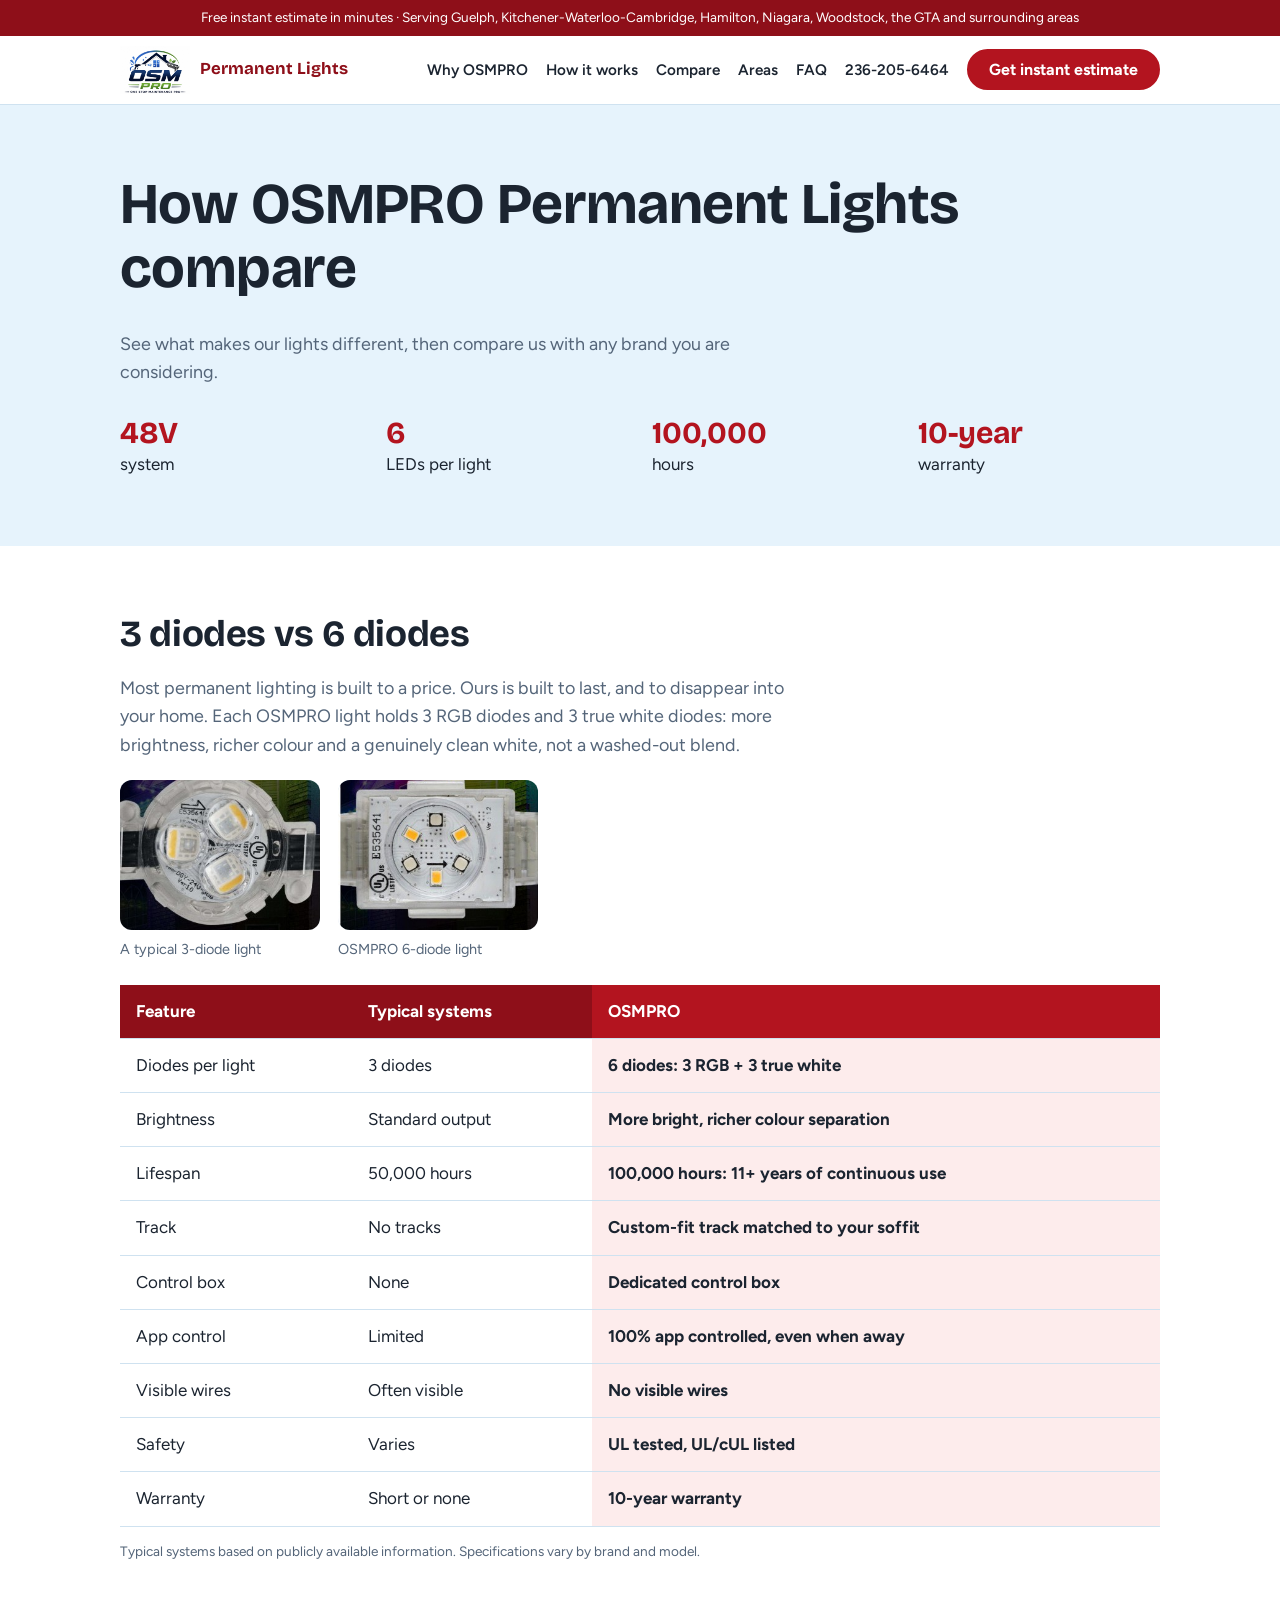
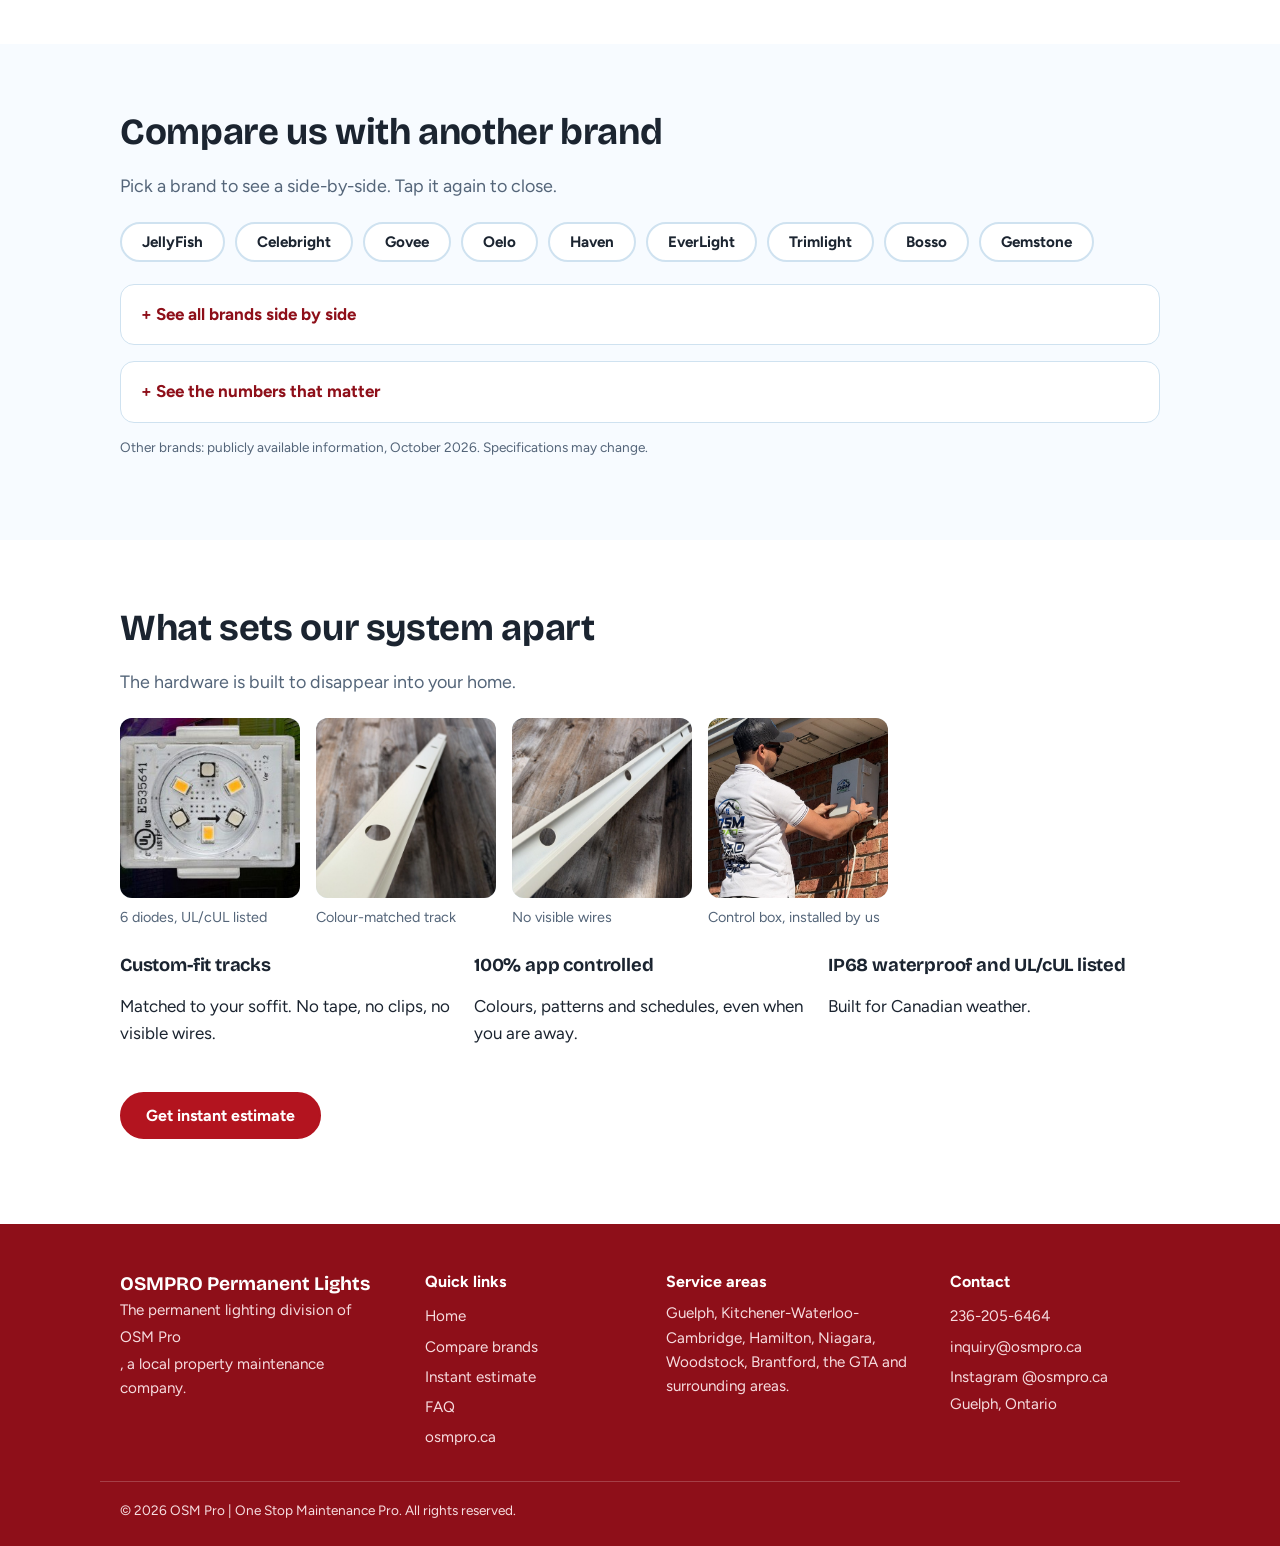
==== commit 89e9ab06: "Full home page rebuild: benefits, uses, how it works, service areas, FAQ, smoother navigation and an" ====
--- a/compare.html
+++ b/compare.html
@@ -1,5 +1,6 @@
-<!doctype html><html lang="en"><head><meta charset="utf-8"><meta name="viewport" content="width=device-width,initial-scale=1"><title>Compare OSMPRO to Other Permanent Lights | OSMPRO Permanent Lights</title><meta name="description" content="Compare OSMPRO Permanent Lights with JellyFish, Celebright, Govee, Oelo, Haven, EverLight, Trimlight, Bosso and Gemstone: voltage, LEDs per light, lifespan and warranty."><link rel="preconnect" href="https://fonts.googleapis.com"><link rel="preconnect" href="https://fonts.gstatic.com" crossorigin><link href="https://fonts.googleapis.com/css2?family=Bricolage+Grotesque:wght@600;700&family=Figtree:wght@400;600;700&display=swap" rel="stylesheet"><link rel="icon" href="images/logo.png"><link rel="stylesheet" href="style.css"></head><body>
-<header><div class="wrap"><a class="logo" href="index.html"><img src="images/logo.png" alt="OSM Pro One Stop Maintenance Pro"><span>Permanent Lights</span></a><nav><a href="index.html#products">Product</a><a href="compare.html">Compare</a><a href="index.html#faq">FAQ</a><a href="tel:+12362056464">236-205-6464</a><a class="btn" href="quote.html">Get instant estimate</a></nav></div></header>
+<!doctype html><html lang="en"><head><meta charset="utf-8"><meta name="viewport" content="width=device-width,initial-scale=1"><title>Compare OSMPRO Permanent Lights to Other Brands</title><meta name="description" content="Compare OSMPRO permanent LED lights with JellyFish, Celebright, Govee, Oelo, Haven, EverLight, Trimlight, Bosso and Gemstone: voltage, LEDs per light, lifespan and warranty."><meta property="og:title" content="Compare OSMPRO Permanent Lights to Other Brands"><meta property="og:description" content="Compare OSMPRO permanent LED lights with JellyFish, Celebright, Govee, Oelo, Haven, EverLight, Trimlight, Bosso and Gemstone: voltage, LEDs per light, lifespan and warranty."><meta property="og:image" content="images/hero-poster.jpg"><meta name="theme-color" content="#8e0f19"><script>document.documentElement.className+=' js'</script><link rel="preconnect" href="https://fonts.googleapis.com"><link rel="preconnect" href="https://fonts.gstatic.com" crossorigin><link href="https://fonts.googleapis.com/css2?family=Bricolage+Grotesque:wght@600;700&family=Figtree:wght@400;600;700&display=swap" rel="stylesheet"><link rel="icon" href="images/logo.png"><link rel="stylesheet" href="style.css"></head><body>
+<div class="topbar">Free instant estimate in minutes · Serving Guelph, Kitchener-Waterloo-Cambridge, Hamilton, Niagara, Woodstock, the GTA and surrounding areas</div>
+<header id="hdr"><div class="wrap"><a class="logo" href="index.html"><img src="images/logo.png" alt="OSM Pro One Stop Maintenance Pro"><span>Permanent Lights</span></a><button class="navtoggle" aria-expanded="false" aria-controls="nav">Menu</button><nav id="nav"><a href="index.html#benefits">Why OSMPRO</a><a href="index.html#how">How it works</a><a href="compare.html">Compare</a><a href="index.html#areas">Areas</a><a href="index.html#faq">FAQ</a><a href="tel:+12362056464">236-205-6464</a><a class="btn" href="quote.html">Get instant estimate</a></nav></div></header>
 <main><section class="sky"><div class="wrap"><h1>How OSMPRO Permanent Lights compare</h1><p class="lead">See what makes our lights different, then compare us with any brand you are considering.</p>
 <div class="stats" style="margin-top:28px"><div><b>48V</b>system</div><div><b>6</b>LEDs per light</div><div><b>100,000</b>hours</div><div><b>10-year</b>warranty</div></div></div></section>
 <section class="alt" id="diodes"><div class="wrap"><h2>3 diodes vs 6 diodes</h2><p class="lead">Most permanent lighting is built to a price. Ours is built to last, and to disappear into your home. Each OSMPRO light holds 3 RGB diodes and 3 true white diodes: more brightness, richer colour and a genuinely clean white, not a washed-out blend.</p>
@@ -14,4 +15,8 @@
 <section class="alt"><div class="wrap"><h2>What sets our system apart</h2><p class="lead">The hardware is built to disappear into your home.</p>
 <div class="thumbs"><figure style="margin:0"><div class="ph" data-label="6 diodes, UL/cUL listed"><img src="images/product-lights.jpg" alt="6 diodes, UL/cUL listed" loading="lazy" onerror="this.style.display='none'"></div><figcaption>6 diodes, UL/cUL listed</figcaption></figure><figure style="margin:0"><div class="ph" data-label="Colour-matched track"><img src="images/product-track.jpg" alt="Colour-matched track" loading="lazy" onerror="this.style.display='none'"></div><figcaption>Colour-matched track</figcaption></figure><figure style="margin:0"><div class="ph" data-label="No visible wires"><img src="images/product-track-2.jpg" alt="No visible wires" loading="lazy" onerror="this.style.display='none'"></div><figcaption>No visible wires</figcaption></figure><figure style="margin:0"><div class="ph" data-label="Control box, installed by us"><img src="images/install-controller.jpg" alt="Control box, installed by us" loading="lazy" onerror="this.style.display='none'"></div><figcaption>Control box, installed by us</figcaption></figure></div>
 <div class="grid"><div><h3>Custom-fit tracks</h3><p>Matched to your soffit. No tape, no clips, no visible wires.</p></div><div><h3>100% app controlled</h3><p>Colours, patterns and schedules, even when you are away.</p></div><div><h3>IP68 waterproof and UL/cUL listed</h3><p>Built for Canadian weather.</p></div></div>
-<p style="margin-top:28px"><a class="btn" href="quote.html">Get instant estimate</a></p></div></section></main></main>+<p style="margin-top:28px"><a class="btn" href="quote.html">Get instant estimate</a></p></div></section></main></main><footer><div class="wrap fgrid"><div><b class="fb">OSMPRO Permanent Lights</b><p>The permanent lighting division of <a href="https://osmpro.ca">OSM Pro</a>, a local property maintenance company.</p></div>
+<div><h4>Quick links</h4><a href="index.html">Home</a><a href="compare.html">Compare brands</a><a href="quote.html">Instant estimate</a><a href="index.html#faq">FAQ</a><a href="https://osmpro.ca">osmpro.ca</a></div>
+<div><h4>Service areas</h4><p>Guelph, Kitchener-Waterloo-Cambridge, Hamilton, Niagara, Woodstock, Brantford, the GTA and surrounding areas.</p></div>
+<div><h4>Contact</h4><a href="tel:+12362056464">236-205-6464</a><a href="mailto:inquiry@osmpro.ca">inquiry@osmpro.ca</a><a href="https://instagram.com/osmpro.ca">Instagram @osmpro.ca</a><p>Guelph, Ontario</p></div></div>
+<div class="wrap fine2">© 2026 OSM Pro | One Stop Maintenance Pro. All rights reserved.</div></footer><script src="site.js"></script><script src="compare.js"></script></body></html>
--- a/style.css
+++ b/style.css
@@ -94,3 +94,35 @@
 #sug li{padding:11px 14px;border-radius:8px;cursor:pointer}#sug li:hover,#sug li[aria-selected=true]{background:var(--sky)}#sug small{display:block;color:var(--muted)}#sug li.typed{color:var(--red2);font-weight:600}
 footer{background:var(--red2);color:#f6dcdf;padding:40px 0;font-size:.95rem}footer a{color:#fff}footer b{color:#fff}
 @media(prefers-reduced-motion:reduce){*{transition:none!important;scroll-behavior:auto!important}.vframe video{display:none}}
+/* ---- polish ---- */
+.topbar{background:var(--red2);color:#fff;text-align:center;font-size:.85rem;padding:7px 14px}
+header{transition:box-shadow .3s}header.sc{box-shadow:0 6px 24px rgba(27,36,48,.12)}
+.navtoggle{display:none;background:none;border:2px solid var(--line);border-radius:999px;padding:7px 16px;font:700 .9rem Figtree,sans-serif;color:var(--ink);cursor:pointer}
+@media(max-width:1000px){.navtoggle{display:block}nav{display:none;width:100%;flex-direction:column;align-items:flex-start;gap:4px;padding:8px 0 14px}nav.open{display:flex}nav a{padding:8px 0}nav .btn{margin-top:6px}}
+.eyebrow{display:inline-block;font:700 .78rem Figtree,sans-serif;letter-spacing:.12em;text-transform:uppercase;color:var(--red);margin-bottom:10px}
+.hero h1{max-width:16ch}
+.rv{opacity:1;transform:none}.js .rv{opacity:0;transform:translateY(18px);transition:opacity .7s ease,transform .7s ease}.js .rv.in{opacity:1;transform:none}
+.bgrid{display:grid;grid-template-columns:repeat(auto-fit,minmax(280px,1fr));gap:20px;margin-top:28px}
+.bn{background:#fff;border:1px solid var(--line);border-radius:16px;padding:26px;transition:transform .3s,box-shadow .3s,border-color .3s}
+.bn:hover{transform:translateY(-4px);box-shadow:0 14px 34px rgba(27,36,48,.1);border-color:#e7b1b5}
+.bn.hl{border:2px solid var(--red);background:#fffafa}.bn h3{margin:14px 0 8px;font-size:1.2rem}.bn p{margin:0;color:var(--muted)}
+.icn{display:inline-grid;place-items:center;width:52px;height:52px;border-radius:14px;background:#fdecec;color:var(--red)}
+.steps3{display:grid;grid-template-columns:repeat(auto-fit,minmax(260px,1fr));gap:24px;margin-top:28px}
+.st{background:#fff;border:1px solid var(--line);border-radius:16px;padding:28px;position:relative}.alt .st{background:var(--paper)}
+.num{font:700 2.4rem 'Bricolage Grotesque',sans-serif;color:#f0b9bd;line-height:1}.st h3{margin:10px 0 8px;font-size:1.25rem}.st p{color:var(--muted);margin:0 0 12px}
+.st ul{list-style:none;padding:0;margin:0}.st li{padding:4px 0 4px 24px;position:relative;color:var(--ink)}.st li::before{content:'✓';position:absolute;left:0;color:var(--red);font-weight:700}
+.agrid{display:grid;grid-template-columns:repeat(auto-fit,minmax(290px,1fr));gap:20px;margin-top:28px}
+.ar{background:#fff;border:1px solid var(--line);border-radius:16px;padding:22px}.ar h3{display:flex;align-items:center;gap:10px;font-size:1.15rem}.ar .icn{width:36px;height:36px;border-radius:10px}.ar .icn svg{width:20px;height:20px}.ar p{margin:0;color:var(--muted)}
+.lifebar{background:#fff;border:1px solid var(--line);border-radius:16px;padding:24px;display:grid;gap:16px}.lifebar div{display:grid;grid-template-columns:78px 1fr 92px;gap:12px;align-items:center;position:relative}
+.lifebar i{display:block;height:18px;border-radius:99px;background:var(--red);transform-origin:left;transition:transform 1.1s ease}.lifebar .o i{background:#9ab4cc}.lifebar b{text-align:right}.lifebar span{font-weight:700}
+.js .lifebar:not(.in) i{transform:scaleX(0)}
+.eyebrow+h1{margin-top:0}
+.cta{text-align:left}
+summary{position:relative;padding-right:28px;transition:color .2s}summary:hover{color:var(--red)}summary::-webkit-details-marker{display:none}summary::after{content:'+';position:absolute;right:4px;top:-2px;font-size:1.5rem;font-weight:400;color:var(--red)}details[open] summary::after{content:'–'}
+details[open]>p{animation:fade .35s ease}@keyframes fade{from{opacity:0;transform:translateY(-4px)}to{opacity:1;transform:none}}
+.btn{transition:background .2s,color .2s,transform .2s,box-shadow .2s}.btn:hover{transform:translateY(-2px);box-shadow:0 8px 20px rgba(142,15,25,.25)}
+.reveal>summary::after{content:none}
+footer{padding:48px 0 24px}.fgrid{display:grid;grid-template-columns:1.3fr 1fr 1.2fr 1fr;gap:32px}.fgrid h4{color:#fff;margin:0 0 10px;font:700 1rem Figtree,sans-serif}.fgrid a{display:block;color:#f6dcdf;text-decoration:none;padding:3px 0}.fgrid a:hover{color:#fff;text-decoration:underline}.fgrid p{margin:0 0 8px}.fb{font:700 1.2rem 'Bricolage Grotesque',sans-serif}
+.fine2{margin-top:28px;padding-top:18px;border-top:1px solid rgba(255,255,255,.2);font-size:.85rem}
+@media(max-width:820px){.fgrid{grid-template-columns:1fr 1fr}}@media(max-width:520px){.fgrid{grid-template-columns:1fr}.lifebar div{grid-template-columns:64px 1fr 80px}}
+@media(prefers-reduced-motion:reduce){.js .rv{opacity:1;transform:none}.js .lifebar:not(.in) i{transform:none}}
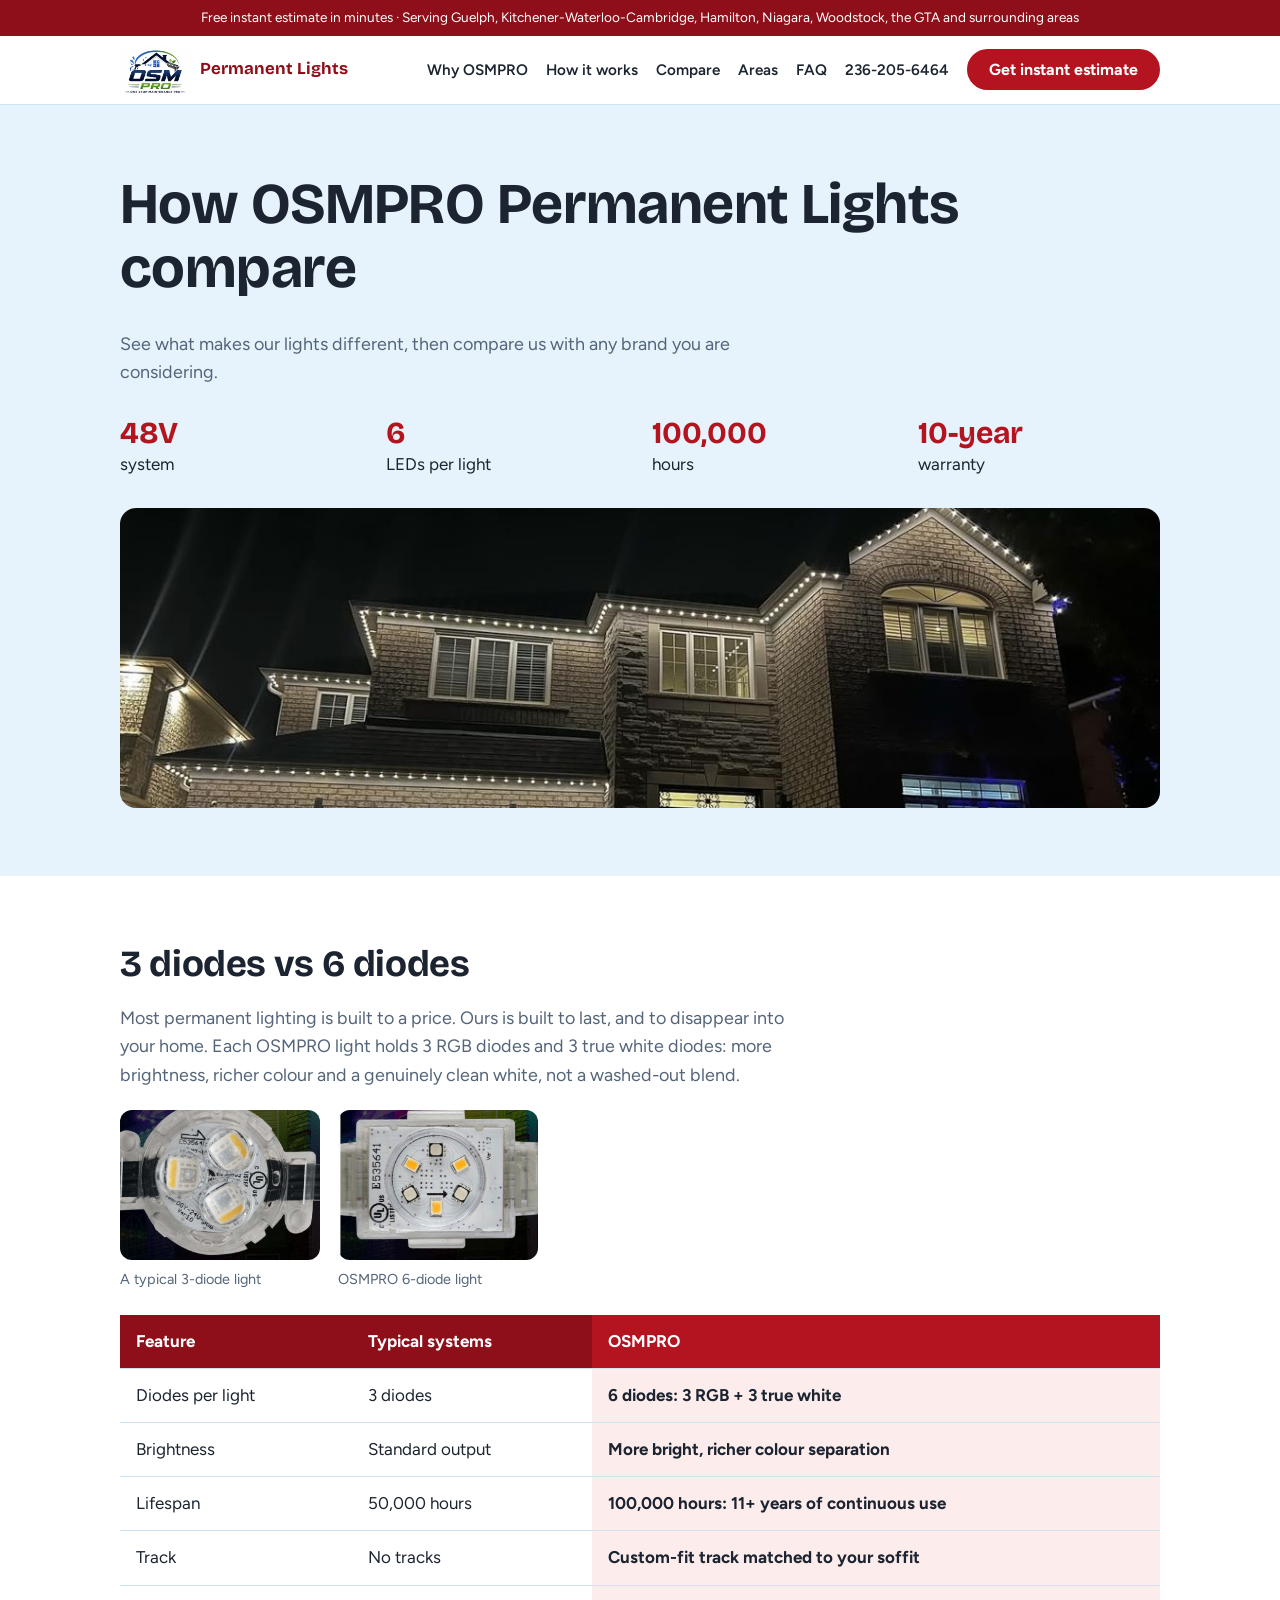
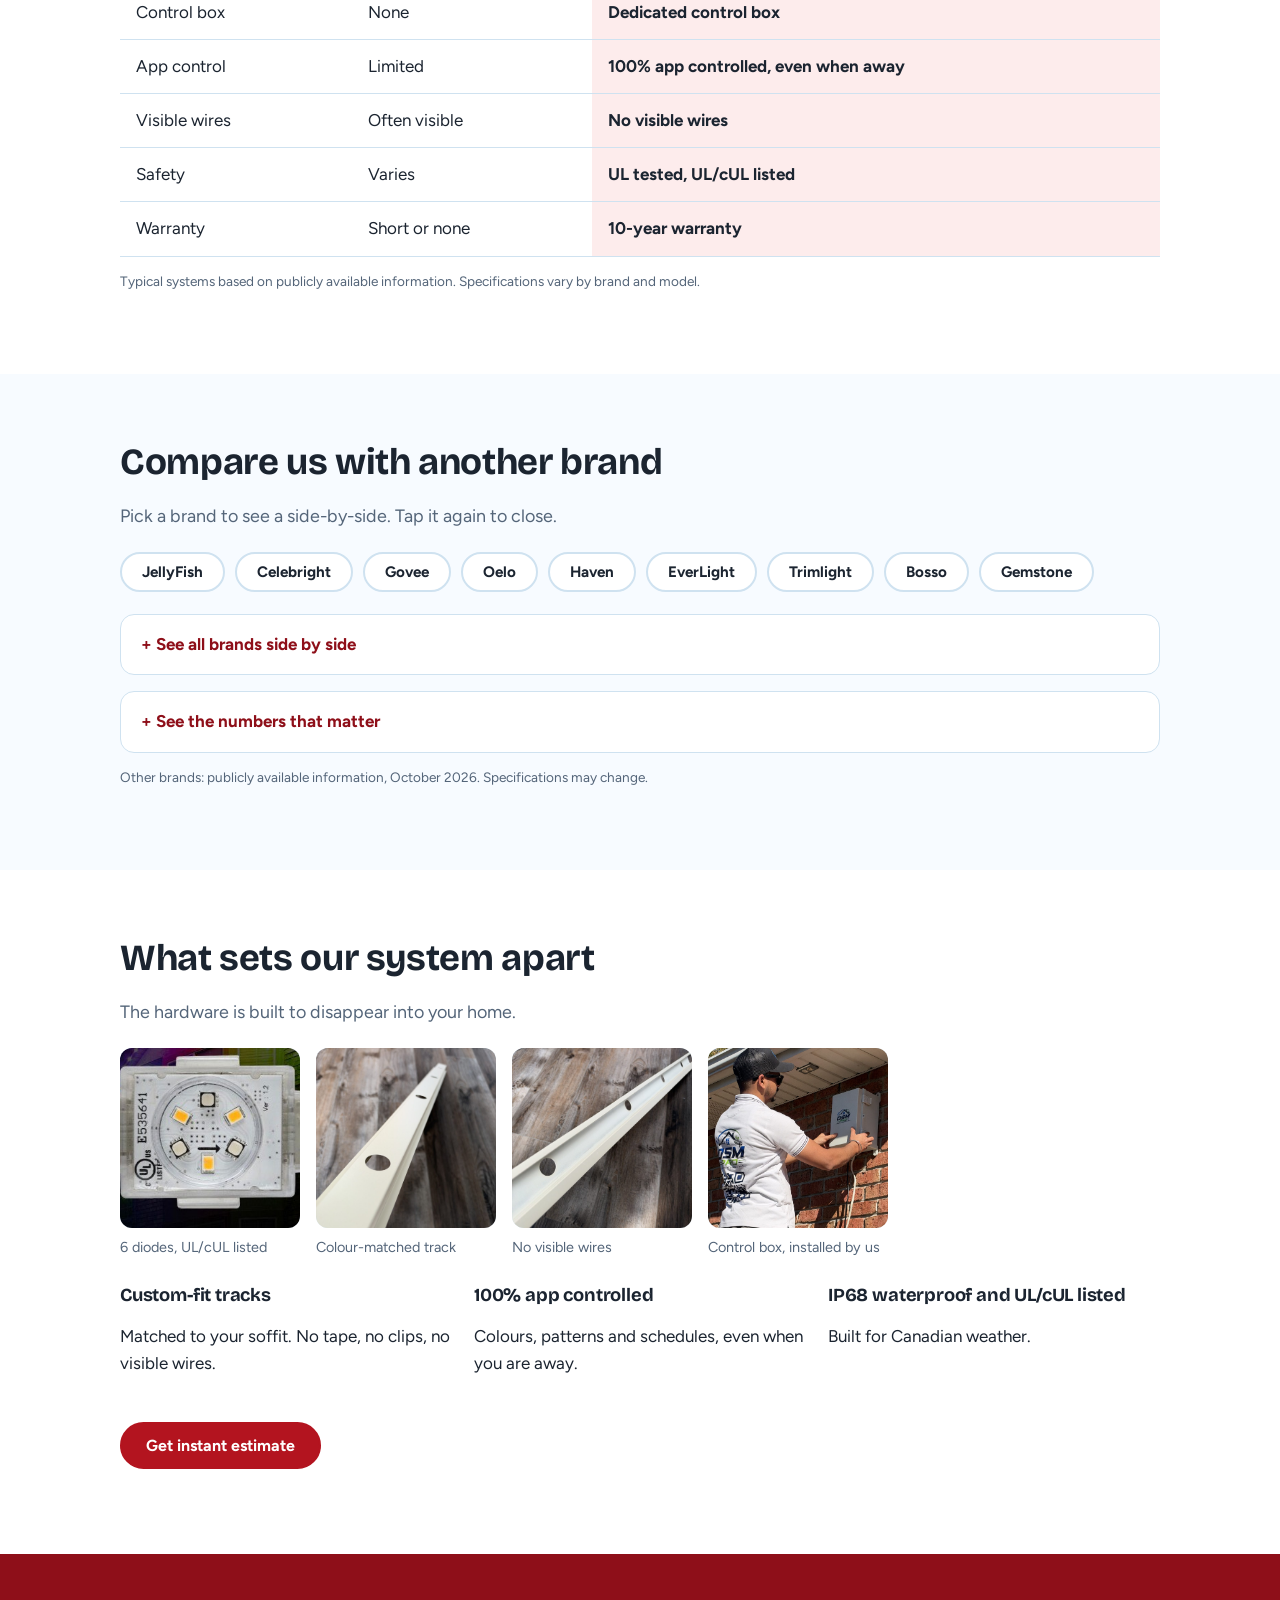
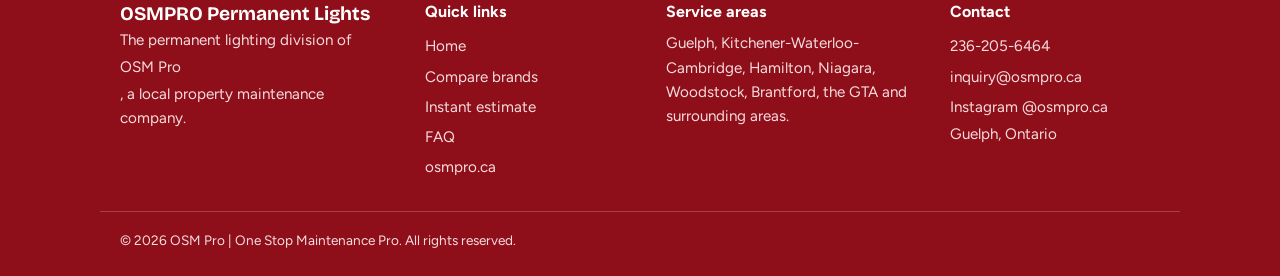
==== commit 23c6419e: "Add lighting photos across the home and compare pages" ====
--- a/compare.html
+++ b/compare.html
@@ -2,7 +2,7 @@
 <div class="topbar">Free instant estimate in minutes · Serving Guelph, Kitchener-Waterloo-Cambridge, Hamilton, Niagara, Woodstock, the GTA and surrounding areas</div>
 <header id="hdr"><div class="wrap"><a class="logo" href="index.html"><img src="images/logo.png" alt="OSM Pro One Stop Maintenance Pro"><span>Permanent Lights</span></a><button class="navtoggle" aria-expanded="false" aria-controls="nav">Menu</button><nav id="nav"><a href="index.html#benefits">Why OSMPRO</a><a href="index.html#how">How it works</a><a href="compare.html">Compare</a><a href="index.html#areas">Areas</a><a href="index.html#faq">FAQ</a><a href="tel:+12362056464">236-205-6464</a><a class="btn" href="quote.html">Get instant estimate</a></nav></div></header>
 <main><section class="sky"><div class="wrap"><h1>How OSMPRO Permanent Lights compare</h1><p class="lead">See what makes our lights different, then compare us with any brand you are considering.</p>
-<div class="stats" style="margin-top:28px"><div><b>48V</b>system</div><div><b>6</b>LEDs per light</div><div><b>100,000</b>hours</div><div><b>10-year</b>warranty</div></div></div></section>
+<div class="stats" style="margin-top:28px"><div><b>48V</b>system</div><div><b>6</b>LEDs per light</div><div><b>100,000</b>hours</div><div><b>10-year</b>warranty</div></div><figure class="banner rv"><img src="images/look-warm-stone.jpg" alt="A stone home with warm white permanent LED lights at night" loading="lazy"></figure></div></section>
 <section class="alt" id="diodes"><div class="wrap"><h2>3 diodes vs 6 diodes</h2><p class="lead">Most permanent lighting is built to a price. Ours is built to last, and to disappear into your home. Each OSMPRO light holds 3 RGB diodes and 3 true white diodes: more brightness, richer colour and a genuinely clean white, not a washed-out blend.</p>
 <div class="pairs"><figure><div class="ph" data-label="A typical 3-diode light"><img src="images/product-3-diode.jpg" alt="A typical 3-diode light" loading="lazy" onerror="this.style.display='none'"></div><figcaption>A typical 3-diode light</figcaption></figure><figure><div class="ph" data-label="OSMPRO 6-diode light"><img src="images/product-lights.jpg" alt="OSMPRO 6-diode light" loading="lazy" onerror="this.style.display='none'"></div><figcaption>OSMPRO 6-diode light</figcaption></figure></div>
 <div class="scroll"><table><thead><tr><th>Feature</th><th>Typical systems</th><th class="us">OSMPRO</th></tr></thead><tbody><tr><td>Diodes per light</td><td>3 diodes</td><td class="us">6 diodes: 3 RGB + 3 true white</td></tr><tr><td>Brightness</td><td>Standard output</td><td class="us">More bright, richer colour separation</td></tr><tr><td>Lifespan</td><td>50,000 hours</td><td class="us">100,000 hours: 11+ years of continuous use</td></tr><tr><td>Track</td><td>No tracks</td><td class="us">Custom-fit track matched to your soffit</td></tr><tr><td>Control box</td><td>None</td><td class="us">Dedicated control box</td></tr><tr><td>App control</td><td>Limited</td><td class="us">100% app controlled, even when away</td></tr><tr><td>Visible wires</td><td>Often visible</td><td class="us">No visible wires</td></tr><tr><td>Safety</td><td>Varies</td><td class="us">UL tested, UL/cUL listed</td></tr><tr><td>Warranty</td><td>Short or none</td><td class="us">10-year warranty</td></tr></tbody></table></div>
--- a/style.css
+++ b/style.css
@@ -126,3 +126,5 @@
 .fine2{margin-top:28px;padding-top:18px;border-top:1px solid rgba(255,255,255,.2);font-size:.85rem}
 @media(max-width:820px){.fgrid{grid-template-columns:1fr 1fr}}@media(max-width:520px){.fgrid{grid-template-columns:1fr}.lifebar div{grid-template-columns:64px 1fr 80px}}
 @media(prefers-reduced-motion:reduce){.js .rv{opacity:1;transform:none}.js .lifebar:not(.in) i{transform:none}}
+.looks{display:grid;grid-template-columns:repeat(auto-fit,minmax(260px,1fr));gap:18px;margin-top:20px}.looks figure{margin:0}.looks .ph{aspect-ratio:16/10;background:#0b0f2a;transition:transform .4s}.looks figure:hover .ph{transform:scale(1.02)}.looks figcaption{font-weight:600;color:var(--ink);padding-top:10px}
+.banner{margin:30px 0 0;border-radius:16px;overflow:hidden;line-height:0}.banner img{width:100%;max-height:300px;object-fit:cover;display:block}
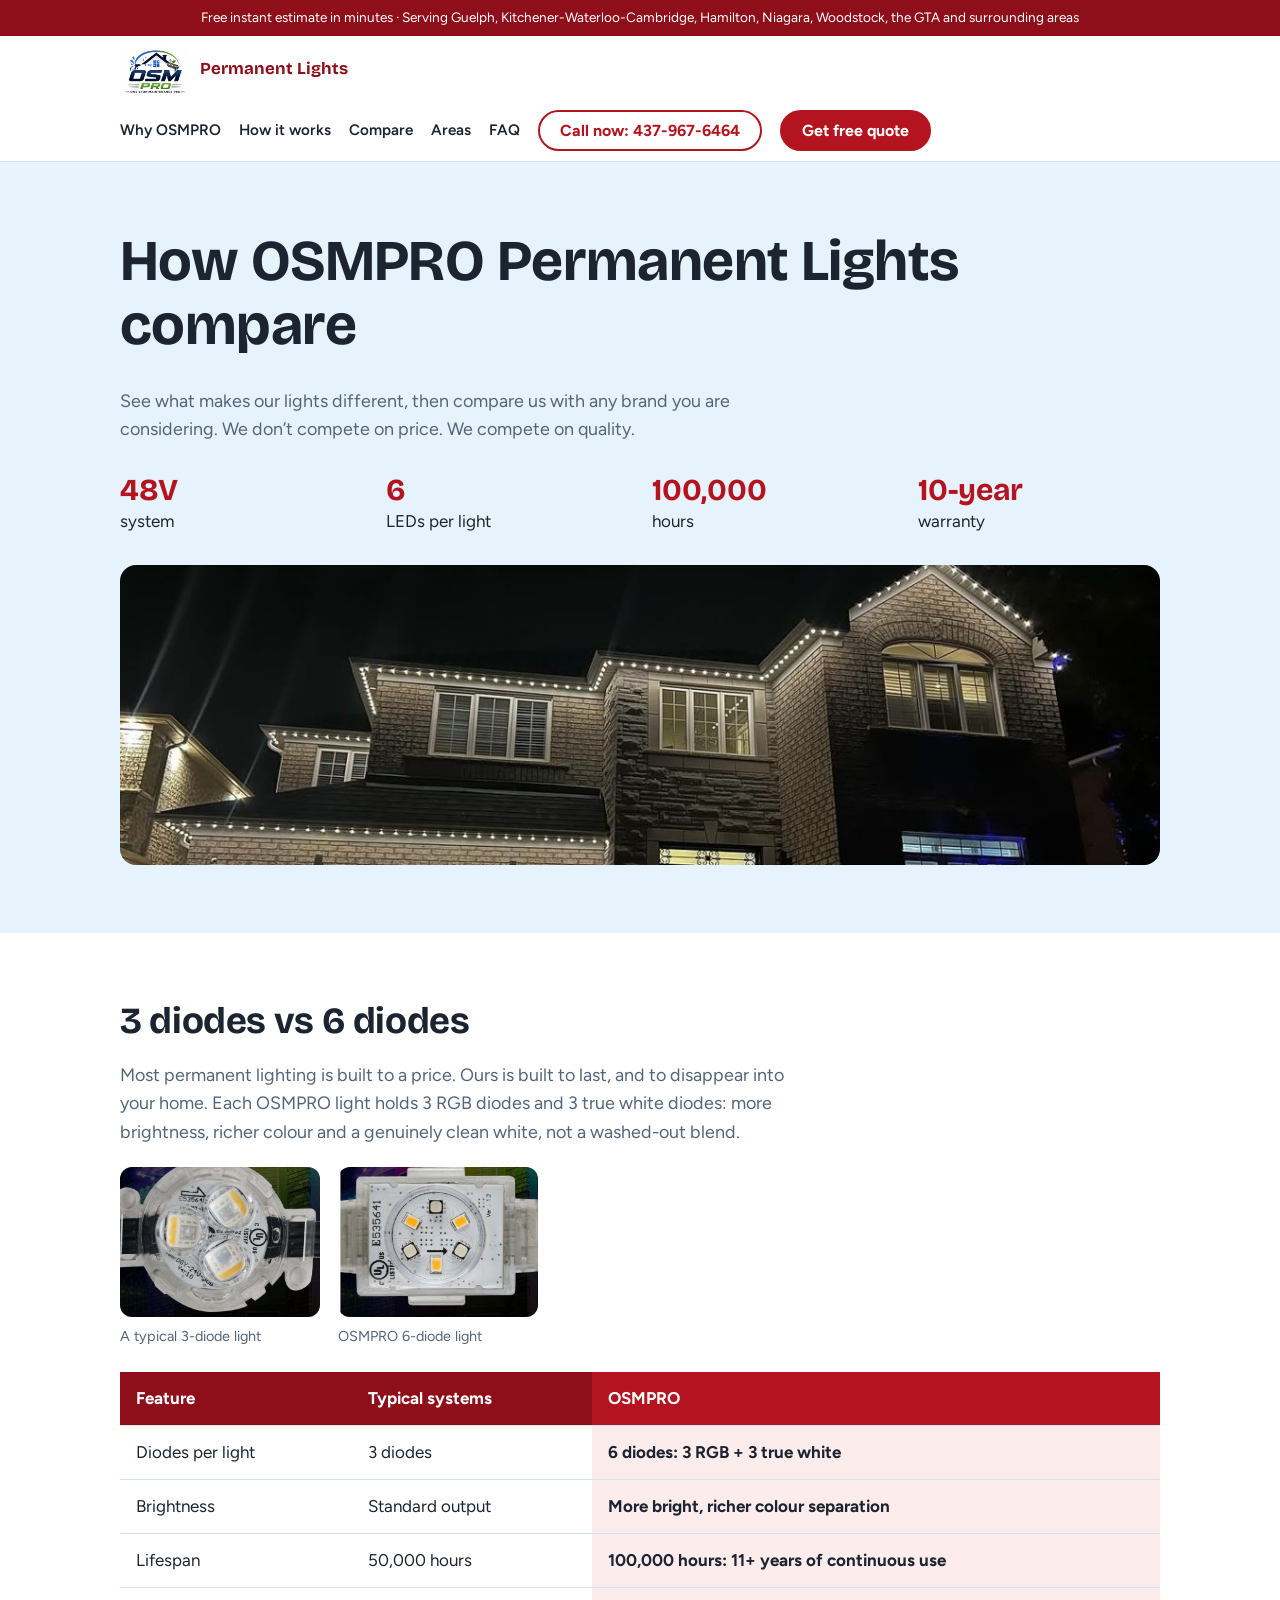
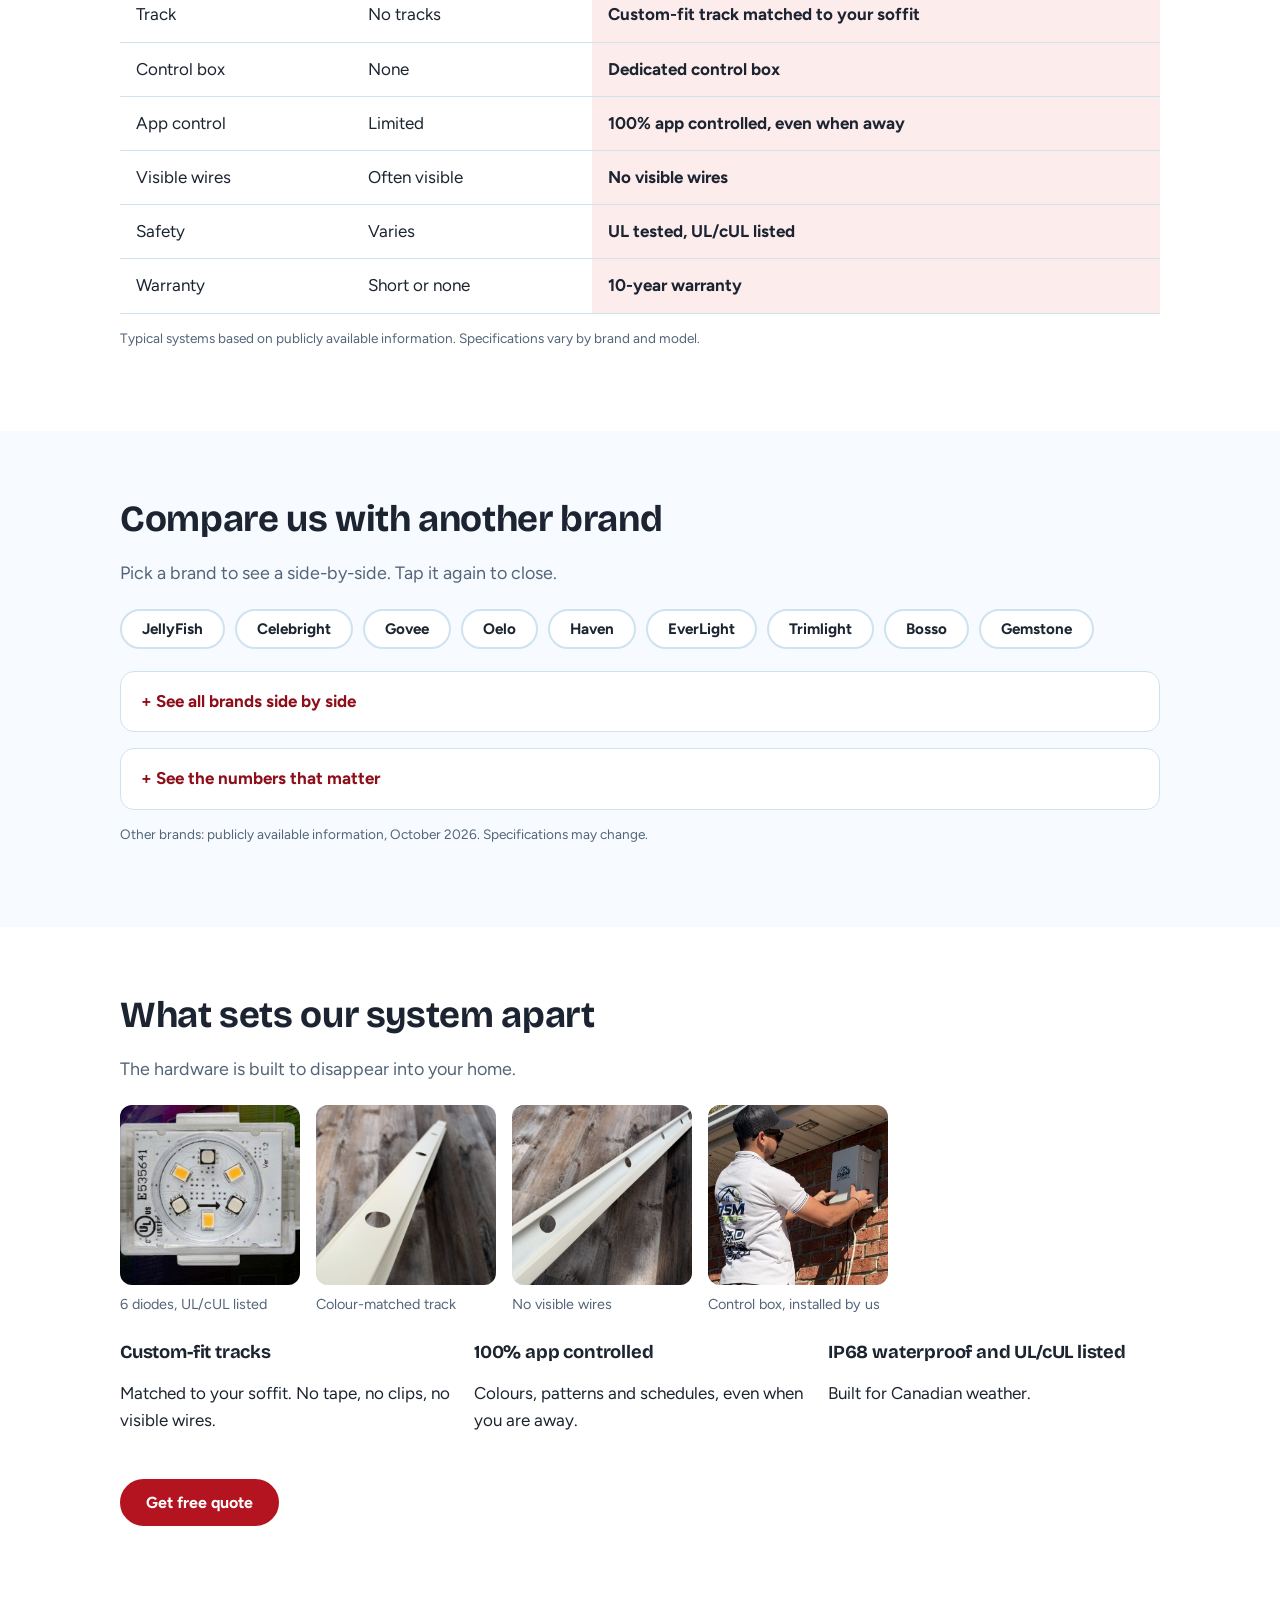
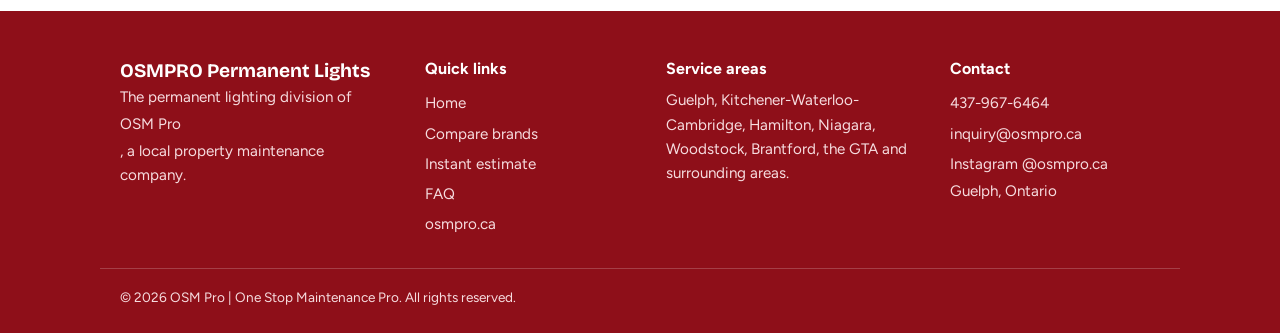
==== commit 0fa11167: "New phone number, call now and free quote buttons, quality promise, 7th pattern video" ====
--- a/compare.html
+++ b/compare.html
@@ -1,22 +1,22 @@
 <!doctype html><html lang="en"><head><meta charset="utf-8"><meta name="viewport" content="width=device-width,initial-scale=1"><title>Compare OSMPRO Permanent Lights to Other Brands</title><meta name="description" content="Compare OSMPRO permanent LED lights with JellyFish, Celebright, Govee, Oelo, Haven, EverLight, Trimlight, Bosso and Gemstone: voltage, LEDs per light, lifespan and warranty."><meta property="og:title" content="Compare OSMPRO Permanent Lights to Other Brands"><meta property="og:description" content="Compare OSMPRO permanent LED lights with JellyFish, Celebright, Govee, Oelo, Haven, EverLight, Trimlight, Bosso and Gemstone: voltage, LEDs per light, lifespan and warranty."><meta property="og:image" content="images/hero-poster.jpg"><meta name="theme-color" content="#8e0f19"><script>document.documentElement.className+=' js'</script><link rel="preconnect" href="https://fonts.googleapis.com"><link rel="preconnect" href="https://fonts.gstatic.com" crossorigin><link href="https://fonts.googleapis.com/css2?family=Bricolage+Grotesque:wght@600;700&family=Figtree:wght@400;600;700&display=swap" rel="stylesheet"><link rel="icon" href="images/logo.png"><link rel="stylesheet" href="style.css"></head><body>
 <div class="topbar">Free instant estimate in minutes · Serving Guelph, Kitchener-Waterloo-Cambridge, Hamilton, Niagara, Woodstock, the GTA and surrounding areas</div>
-<header id="hdr"><div class="wrap"><a class="logo" href="index.html"><img src="images/logo.png" alt="OSM Pro One Stop Maintenance Pro"><span>Permanent Lights</span></a><button class="navtoggle" aria-expanded="false" aria-controls="nav">Menu</button><nav id="nav"><a href="index.html#benefits">Why OSMPRO</a><a href="index.html#how">How it works</a><a href="compare.html">Compare</a><a href="index.html#areas">Areas</a><a href="index.html#faq">FAQ</a><a href="tel:+12362056464">236-205-6464</a><a class="btn" href="quote.html">Get instant estimate</a></nav></div></header>
-<main><section class="sky"><div class="wrap"><h1>How OSMPRO Permanent Lights compare</h1><p class="lead">See what makes our lights different, then compare us with any brand you are considering.</p>
+<header id="hdr"><div class="wrap"><a class="logo" href="index.html"><img src="images/logo.png" alt="OSM Pro One Stop Maintenance Pro"><span>Permanent Lights</span></a><button class="navtoggle" aria-expanded="false" aria-controls="nav">Menu</button><nav id="nav"><a href="index.html#benefits">Why OSMPRO</a><a href="index.html#how">How it works</a><a href="compare.html">Compare</a><a href="index.html#areas">Areas</a><a href="index.html#faq">FAQ</a><a class="btn ghost callbtn" href="tel:+14379676464">Call now: 437-967-6464</a><a class="btn" href="quote.html">Get free quote</a></nav></div></header>
+<main><section class="sky"><div class="wrap"><h1>How OSMPRO Permanent Lights compare</h1><p class="lead">See what makes our lights different, then compare us with any brand you are considering. We don’t compete on price. We compete on quality.</p>
 <div class="stats" style="margin-top:28px"><div><b>48V</b>system</div><div><b>6</b>LEDs per light</div><div><b>100,000</b>hours</div><div><b>10-year</b>warranty</div></div><figure class="banner rv"><img src="images/look-warm-stone.jpg" alt="A stone home with warm white permanent LED lights at night" loading="lazy"></figure></div></section>
 <section class="alt" id="diodes"><div class="wrap"><h2>3 diodes vs 6 diodes</h2><p class="lead">Most permanent lighting is built to a price. Ours is built to last, and to disappear into your home. Each OSMPRO light holds 3 RGB diodes and 3 true white diodes: more brightness, richer colour and a genuinely clean white, not a washed-out blend.</p>
 <div class="pairs"><figure><div class="ph" data-label="A typical 3-diode light"><img src="images/product-3-diode.jpg" alt="A typical 3-diode light" loading="lazy" onerror="this.style.display='none'"></div><figcaption>A typical 3-diode light</figcaption></figure><figure><div class="ph" data-label="OSMPRO 6-diode light"><img src="images/product-lights.jpg" alt="OSMPRO 6-diode light" loading="lazy" onerror="this.style.display='none'"></div><figcaption>OSMPRO 6-diode light</figcaption></figure></div>
 <div class="scroll"><table><thead><tr><th>Feature</th><th>Typical systems</th><th class="us">OSMPRO</th></tr></thead><tbody><tr><td>Diodes per light</td><td>3 diodes</td><td class="us">6 diodes: 3 RGB + 3 true white</td></tr><tr><td>Brightness</td><td>Standard output</td><td class="us">More bright, richer colour separation</td></tr><tr><td>Lifespan</td><td>50,000 hours</td><td class="us">100,000 hours: 11+ years of continuous use</td></tr><tr><td>Track</td><td>No tracks</td><td class="us">Custom-fit track matched to your soffit</td></tr><tr><td>Control box</td><td>None</td><td class="us">Dedicated control box</td></tr><tr><td>App control</td><td>Limited</td><td class="us">100% app controlled, even when away</td></tr><tr><td>Visible wires</td><td>Often visible</td><td class="us">No visible wires</td></tr><tr><td>Safety</td><td>Varies</td><td class="us">UL tested, UL/cUL listed</td></tr><tr><td>Warranty</td><td>Short or none</td><td class="us">10-year warranty</td></tr></tbody></table></div>
 <p class="fine">Typical systems based on publicly available information. Specifications vary by brand and model.</p></div></section>
 <section id="compare"><div class="wrap"><h2>Compare us with another brand</h2><p class="lead">Pick a brand to see a side-by-side. Tap it again to close.</p>
-<div class="pick" role="group" aria-label="Choose a brand"><button type="button" data-b="jellyfish" aria-pressed="false">JellyFish</button><button type="button" data-b="celebright" aria-pressed="false">Celebright</button><button type="button" data-b="govee" aria-pressed="false">Govee</button><button type="button" data-b="oelo" aria-pressed="false">Oelo</button><button type="button" data-b="haven" aria-pressed="false">Haven</button><button type="button" data-b="everlight" aria-pressed="false">EverLight</button><button type="button" data-b="trimlight" aria-pressed="false">Trimlight</button><button type="button" data-b="bosso" aria-pressed="false">Bosso</button><button type="button" data-b="gemstone" aria-pressed="false">Gemstone</button></div><div class="h2h" id="b-jellyfish" hidden><h3>OSMPRO vs JellyFish</h3><div class="scroll" style="margin-top:12px"><table><thead><tr><th>Spec</th><th class="us">OSMPRO</th><th>JellyFish</th></tr></thead><tbody><tr><td>Voltage</td><td class="us">48V</td><td>48V</td></tr><tr><td>LEDs per light</td><td class="us">6</td><td>3</td></tr><tr><td>True white</td><td class="us">Yes, 3 dedicated</td><td>No, RGB only</td></tr><tr><td>Rated lifespan</td><td class="us">100,000 h</td><td>50,000 h</td></tr><tr><td>Warranty</td><td class="us">10 years</td><td>5 years</td></tr></tbody></table></div><p style="margin-top:16px">Same 48V power, but 6 LEDs per light against 3, a dedicated true white against RGB-blended white, 100,000 hours against 50,000 and a 10-year warranty against 5.</p><a class="btn" href="quote.html">Get instant estimate</a></div><div class="h2h" id="b-celebright" hidden><h3>OSMPRO vs Celebright</h3><div class="scroll" style="margin-top:12px"><table><thead><tr><th>Spec</th><th class="us">OSMPRO</th><th>Celebright</th></tr></thead><tbody><tr><td>Voltage</td><td class="us">48V</td><td>24V</td></tr><tr><td>LEDs per light</td><td class="us">6</td><td>1 (single LED)</td></tr><tr><td>True white</td><td class="us">Yes, 3 dedicated</td><td>Single LED</td></tr><tr><td>Rated lifespan</td><td class="us">100,000 h</td><td>50,000 h</td></tr><tr><td>Warranty</td><td class="us">10 years</td><td>Not listed</td></tr></tbody></table></div><p style="margin-top:16px">48V against 24V, 6 LEDs per light against 1, and double the rated lifespan at 100,000 hours.</p><a class="btn" href="quote.html">Get instant estimate</a></div><div class="h2h" id="b-govee" hidden><h3>OSMPRO vs Govee</h3><div class="scroll" style="margin-top:12px"><table><thead><tr><th>Spec</th><th class="us">OSMPRO</th><th>Govee</th></tr></thead><tbody><tr><td>Voltage</td><td class="us">48V</td><td>36V</td></tr><tr><td>LEDs per light</td><td class="us">6</td><td>1 puck</td></tr><tr><td>True white</td><td class="us">Yes, 3 dedicated</td><td>Single LED</td></tr><tr><td>Rated lifespan</td><td class="us">100,000 h</td><td>about 50,000 h</td></tr><tr><td>Warranty</td><td class="us">10 years</td><td>Consumer policy</td></tr></tbody></table></div><p style="margin-top:16px">A consumer DIY product. Ours is 48V against 36V, 6 LEDs against a single puck, a custom colour-matched track instead of adhesive tape, and 100,000 hours against about 50,000.</p><a class="btn" href="quote.html">Get instant estimate</a></div><div class="h2h" id="b-oelo" hidden><h3>OSMPRO vs Oelo</h3><div class="scroll" style="margin-top:12px"><table><thead><tr><th>Spec</th><th class="us">OSMPRO</th><th>Oelo</th></tr></thead><tbody><tr><td>Voltage</td><td class="us">48V</td><td>36V</td></tr><tr><td>LEDs per light</td><td class="us">6</td><td>2</td></tr><tr><td>True white</td><td class="us">Yes, 3 dedicated</td><td>No dedicated white</td></tr><tr><td>Rated lifespan</td><td class="us">100,000 h</td><td>Not listed</td></tr><tr><td>Warranty</td><td class="us">10 years</td><td>7 years</td></tr></tbody></table></div><p style="margin-top:16px">48V against 36V, 6 LEDs per light against 2, dedicated true white LEDs, and a 10-year warranty.</p><a class="btn" href="quote.html">Get instant estimate</a></div><div class="h2h" id="b-haven" hidden><h3>OSMPRO vs Haven</h3><div class="scroll" style="margin-top:12px"><table><thead><tr><th>Spec</th><th class="us">OSMPRO</th><th>Haven</th></tr></thead><tbody><tr><td>Voltage</td><td class="us">48V</td><td>24V</td></tr><tr><td>LEDs per light</td><td class="us">6</td><td>Not listed</td></tr><tr><td>True white</td><td class="us">Yes, 3 dedicated</td><td>Not listed</td></tr><tr><td>Rated lifespan</td><td class="us">100,000 h</td><td>30,000 h</td></tr><tr><td>Warranty</td><td class="us">10 years</td><td>5 years</td></tr></tbody></table></div><p style="margin-top:16px">48V against 24V, 100,000 hours against 30,000, and a 10-year warranty against 5.</p><a class="btn" href="quote.html">Get instant estimate</a></div><div class="h2h" id="b-everlight" hidden><h3>OSMPRO vs EverLight</h3><div class="scroll" style="margin-top:12px"><table><thead><tr><th>Spec</th><th class="us">OSMPRO</th><th>EverLight</th></tr></thead><tbody><tr><td>Voltage</td><td class="us">48V</td><td>5V / 24V</td></tr><tr><td>LEDs per light</td><td class="us">6</td><td>Not listed</td></tr><tr><td>True white</td><td class="us">Yes, 3 dedicated</td><td>Not listed</td></tr><tr><td>Rated lifespan</td><td class="us">100,000 h</td><td>Not listed</td></tr><tr><td>Warranty</td><td class="us">10 years</td><td>3 years</td></tr></tbody></table></div><p style="margin-top:16px">48V against 5V or 24V, and a 10-year warranty against 3 years.</p><a class="btn" href="quote.html">Get instant estimate</a></div><div class="h2h" id="b-trimlight" hidden><h3>OSMPRO vs Trimlight</h3><div class="scroll" style="margin-top:12px"><table><thead><tr><th>Spec</th><th class="us">OSMPRO</th><th>Trimlight</th></tr></thead><tbody><tr><td>Voltage</td><td class="us">48V</td><td>12V (roofline)</td></tr><tr><td>LEDs per light</td><td class="us">6</td><td>Not listed</td></tr><tr><td>True white</td><td class="us">Yes, 3 dedicated</td><td>RGB only, no true white</td></tr><tr><td>Rated lifespan</td><td class="us">100,000 h</td><td>Not listed</td></tr><tr><td>Warranty</td><td class="us">10 years</td><td>Not listed</td></tr></tbody></table></div><p style="margin-top:16px">48V against 12V on roofline systems, with true white LEDs where theirs are RGB only.</p><a class="btn" href="quote.html">Get instant estimate</a></div><div class="h2h" id="b-bosso" hidden><h3>OSMPRO vs Bosso</h3><div class="scroll" style="margin-top:12px"><table><thead><tr><th>Spec</th><th class="us">OSMPRO</th><th>Bosso</th></tr></thead><tbody><tr><td>Voltage</td><td class="us">48V</td><td>12V</td></tr><tr><td>LEDs per light</td><td class="us">6</td><td>3 (three-lens puck)</td></tr><tr><td>True white</td><td class="us">Yes, 3 dedicated</td><td>Not listed</td></tr><tr><td>Rated lifespan</td><td class="us">100,000 h</td><td>Not listed</td></tr><tr><td>Warranty</td><td class="us">10 years</td><td>Not listed</td></tr></tbody></table></div><p style="margin-top:16px">48V against a 12V three-lens puck design, with 6 LEDs per light against 3.</p><a class="btn" href="quote.html">Get instant estimate</a></div><div class="h2h" id="b-gemstone" hidden><h3>OSMPRO vs Gemstone</h3><div class="scroll" style="margin-top:12px"><table><thead><tr><th>Spec</th><th class="us">OSMPRO</th><th>Gemstone</th></tr></thead><tbody><tr><td>Voltage</td><td class="us">48V</td><td>12V</td></tr><tr><td>LEDs per light</td><td class="us">6</td><td>3</td></tr><tr><td>True white</td><td class="us">Yes, 3 dedicated</td><td>Not listed</td></tr><tr><td>Rated lifespan</td><td class="us">100,000 h</td><td>Not listed</td></tr><tr><td>Warranty</td><td class="us">10 years</td><td>Not listed</td></tr></tbody></table></div><p style="margin-top:16px">48V against 12V and 6 LEDs per light against 3.</p><a class="btn" href="quote.html">Get instant estimate</a></div>
+<div class="pick" role="group" aria-label="Choose a brand"><button type="button" data-b="jellyfish" aria-pressed="false">JellyFish</button><button type="button" data-b="celebright" aria-pressed="false">Celebright</button><button type="button" data-b="govee" aria-pressed="false">Govee</button><button type="button" data-b="oelo" aria-pressed="false">Oelo</button><button type="button" data-b="haven" aria-pressed="false">Haven</button><button type="button" data-b="everlight" aria-pressed="false">EverLight</button><button type="button" data-b="trimlight" aria-pressed="false">Trimlight</button><button type="button" data-b="bosso" aria-pressed="false">Bosso</button><button type="button" data-b="gemstone" aria-pressed="false">Gemstone</button></div><div class="h2h" id="b-jellyfish" hidden><h3>OSMPRO vs JellyFish</h3><div class="scroll" style="margin-top:12px"><table><thead><tr><th>Spec</th><th class="us">OSMPRO</th><th>JellyFish</th></tr></thead><tbody><tr><td>Voltage</td><td class="us">48V</td><td>48V</td></tr><tr><td>LEDs per light</td><td class="us">6</td><td>3</td></tr><tr><td>True white</td><td class="us">Yes, 3 dedicated</td><td>No, RGB only</td></tr><tr><td>Rated lifespan</td><td class="us">100,000 h</td><td>50,000 h</td></tr><tr><td>Warranty</td><td class="us">10 years</td><td>5 years</td></tr></tbody></table></div><p style="margin-top:16px">Same 48V power, but 6 LEDs per light against 3, a dedicated true white against RGB-blended white, 100,000 hours against 50,000 and a 10-year warranty against 5.</p><a class="btn" href="quote.html">Get free quote</a></div><div class="h2h" id="b-celebright" hidden><h3>OSMPRO vs Celebright</h3><div class="scroll" style="margin-top:12px"><table><thead><tr><th>Spec</th><th class="us">OSMPRO</th><th>Celebright</th></tr></thead><tbody><tr><td>Voltage</td><td class="us">48V</td><td>24V</td></tr><tr><td>LEDs per light</td><td class="us">6</td><td>1 (single LED)</td></tr><tr><td>True white</td><td class="us">Yes, 3 dedicated</td><td>Single LED</td></tr><tr><td>Rated lifespan</td><td class="us">100,000 h</td><td>50,000 h</td></tr><tr><td>Warranty</td><td class="us">10 years</td><td>Not listed</td></tr></tbody></table></div><p style="margin-top:16px">48V against 24V, 6 LEDs per light against 1, and double the rated lifespan at 100,000 hours.</p><a class="btn" href="quote.html">Get free quote</a></div><div class="h2h" id="b-govee" hidden><h3>OSMPRO vs Govee</h3><div class="scroll" style="margin-top:12px"><table><thead><tr><th>Spec</th><th class="us">OSMPRO</th><th>Govee</th></tr></thead><tbody><tr><td>Voltage</td><td class="us">48V</td><td>36V</td></tr><tr><td>LEDs per light</td><td class="us">6</td><td>1 puck</td></tr><tr><td>True white</td><td class="us">Yes, 3 dedicated</td><td>Single LED</td></tr><tr><td>Rated lifespan</td><td class="us">100,000 h</td><td>about 50,000 h</td></tr><tr><td>Warranty</td><td class="us">10 years</td><td>Consumer policy</td></tr></tbody></table></div><p style="margin-top:16px">A consumer DIY product. Ours is 48V against 36V, 6 LEDs against a single puck, a custom colour-matched track instead of adhesive tape, and 100,000 hours against about 50,000.</p><a class="btn" href="quote.html">Get free quote</a></div><div class="h2h" id="b-oelo" hidden><h3>OSMPRO vs Oelo</h3><div class="scroll" style="margin-top:12px"><table><thead><tr><th>Spec</th><th class="us">OSMPRO</th><th>Oelo</th></tr></thead><tbody><tr><td>Voltage</td><td class="us">48V</td><td>36V</td></tr><tr><td>LEDs per light</td><td class="us">6</td><td>2</td></tr><tr><td>True white</td><td class="us">Yes, 3 dedicated</td><td>No dedicated white</td></tr><tr><td>Rated lifespan</td><td class="us">100,000 h</td><td>Not listed</td></tr><tr><td>Warranty</td><td class="us">10 years</td><td>7 years</td></tr></tbody></table></div><p style="margin-top:16px">48V against 36V, 6 LEDs per light against 2, dedicated true white LEDs, and a 10-year warranty.</p><a class="btn" href="quote.html">Get free quote</a></div><div class="h2h" id="b-haven" hidden><h3>OSMPRO vs Haven</h3><div class="scroll" style="margin-top:12px"><table><thead><tr><th>Spec</th><th class="us">OSMPRO</th><th>Haven</th></tr></thead><tbody><tr><td>Voltage</td><td class="us">48V</td><td>24V</td></tr><tr><td>LEDs per light</td><td class="us">6</td><td>Not listed</td></tr><tr><td>True white</td><td class="us">Yes, 3 dedicated</td><td>Not listed</td></tr><tr><td>Rated lifespan</td><td class="us">100,000 h</td><td>30,000 h</td></tr><tr><td>Warranty</td><td class="us">10 years</td><td>5 years</td></tr></tbody></table></div><p style="margin-top:16px">48V against 24V, 100,000 hours against 30,000, and a 10-year warranty against 5.</p><a class="btn" href="quote.html">Get free quote</a></div><div class="h2h" id="b-everlight" hidden><h3>OSMPRO vs EverLight</h3><div class="scroll" style="margin-top:12px"><table><thead><tr><th>Spec</th><th class="us">OSMPRO</th><th>EverLight</th></tr></thead><tbody><tr><td>Voltage</td><td class="us">48V</td><td>5V / 24V</td></tr><tr><td>LEDs per light</td><td class="us">6</td><td>Not listed</td></tr><tr><td>True white</td><td class="us">Yes, 3 dedicated</td><td>Not listed</td></tr><tr><td>Rated lifespan</td><td class="us">100,000 h</td><td>Not listed</td></tr><tr><td>Warranty</td><td class="us">10 years</td><td>3 years</td></tr></tbody></table></div><p style="margin-top:16px">48V against 5V or 24V, and a 10-year warranty against 3 years.</p><a class="btn" href="quote.html">Get free quote</a></div><div class="h2h" id="b-trimlight" hidden><h3>OSMPRO vs Trimlight</h3><div class="scroll" style="margin-top:12px"><table><thead><tr><th>Spec</th><th class="us">OSMPRO</th><th>Trimlight</th></tr></thead><tbody><tr><td>Voltage</td><td class="us">48V</td><td>12V (roofline)</td></tr><tr><td>LEDs per light</td><td class="us">6</td><td>Not listed</td></tr><tr><td>True white</td><td class="us">Yes, 3 dedicated</td><td>RGB only, no true white</td></tr><tr><td>Rated lifespan</td><td class="us">100,000 h</td><td>Not listed</td></tr><tr><td>Warranty</td><td class="us">10 years</td><td>Not listed</td></tr></tbody></table></div><p style="margin-top:16px">48V against 12V on roofline systems, with true white LEDs where theirs are RGB only.</p><a class="btn" href="quote.html">Get free quote</a></div><div class="h2h" id="b-bosso" hidden><h3>OSMPRO vs Bosso</h3><div class="scroll" style="margin-top:12px"><table><thead><tr><th>Spec</th><th class="us">OSMPRO</th><th>Bosso</th></tr></thead><tbody><tr><td>Voltage</td><td class="us">48V</td><td>12V</td></tr><tr><td>LEDs per light</td><td class="us">6</td><td>3 (three-lens puck)</td></tr><tr><td>True white</td><td class="us">Yes, 3 dedicated</td><td>Not listed</td></tr><tr><td>Rated lifespan</td><td class="us">100,000 h</td><td>Not listed</td></tr><tr><td>Warranty</td><td class="us">10 years</td><td>Not listed</td></tr></tbody></table></div><p style="margin-top:16px">48V against a 12V three-lens puck design, with 6 LEDs per light against 3.</p><a class="btn" href="quote.html">Get free quote</a></div><div class="h2h" id="b-gemstone" hidden><h3>OSMPRO vs Gemstone</h3><div class="scroll" style="margin-top:12px"><table><thead><tr><th>Spec</th><th class="us">OSMPRO</th><th>Gemstone</th></tr></thead><tbody><tr><td>Voltage</td><td class="us">48V</td><td>12V</td></tr><tr><td>LEDs per light</td><td class="us">6</td><td>3</td></tr><tr><td>True white</td><td class="us">Yes, 3 dedicated</td><td>Not listed</td></tr><tr><td>Rated lifespan</td><td class="us">100,000 h</td><td>Not listed</td></tr><tr><td>Warranty</td><td class="us">10 years</td><td>Not listed</td></tr></tbody></table></div><p style="margin-top:16px">48V against 12V and 6 LEDs per light against 3.</p><a class="btn" href="quote.html">Get free quote</a></div>
 <details class="reveal"><summary>See all brands side by side</summary><div><div class="scroll"><table><thead><tr><th>Brand</th><th>Voltage</th><th>LEDs per light</th><th>True white</th><th>Lifespan</th><th>Warranty</th></tr></thead><tbody><tr class="usr"><td>OSMPRO</td><td>48V</td><td>6</td><td>Yes, 3 dedicated</td><td>100,000 h</td><td>10 years</td></tr><tr class=""><td>JellyFish</td><td>48V</td><td>3</td><td>No, RGB only</td><td>50,000 h</td><td>5 years</td></tr><tr class=""><td>Celebright</td><td>24V</td><td>1 (single LED)</td><td>Single LED</td><td>50,000 h</td><td>Not listed</td></tr><tr class=""><td>Govee</td><td>36V</td><td>1 puck</td><td>Single LED</td><td>about 50,000 h</td><td>Consumer policy</td></tr><tr class=""><td>Oelo</td><td>36V</td><td>2</td><td>No dedicated white</td><td>Not listed</td><td>7 years</td></tr><tr class=""><td>Haven</td><td>24V</td><td>Not listed</td><td>Not listed</td><td>30,000 h</td><td>5 years</td></tr><tr class=""><td>EverLight</td><td>5V / 24V</td><td>Not listed</td><td>Not listed</td><td>Not listed</td><td>3 years</td></tr><tr class=""><td>Trimlight</td><td>12V (roofline)</td><td>Not listed</td><td>RGB only, no true white</td><td>Not listed</td><td>Not listed</td></tr><tr class=""><td>Bosso</td><td>12V</td><td>3 (three-lens puck)</td><td>Not listed</td><td>Not listed</td><td>Not listed</td></tr><tr class=""><td>Gemstone</td><td>12V</td><td>3</td><td>Not listed</td><td>Not listed</td><td>Not listed</td></tr></tbody></table></div><p class="fine">“Not listed” means we have not found a published figure.</p></div></details>
 <details class="reveal"><summary>See the numbers that matter</summary><div><div class="charts"><div class="chart"><h3>LEDs per light</h3><p class="fine" style="margin:0 0 8px">More LEDs means more brightness and richer colour.</p><div class="b us"><span>OSMPRO</span><div class="bar"><i style="width:100%"></i></div><b>6</b></div><div class="b"><span>JellyFish</span><div class="bar"><i style="width:50%"></i></div><b>3</b></div><div class="b"><span>Gemstone</span><div class="bar"><i style="width:50%"></i></div><b>3</b></div><div class="b"><span>Bosso</span><div class="bar"><i style="width:50%"></i></div><b>3</b></div><div class="b"><span>Oelo</span><div class="bar"><i style="width:33%"></i></div><b>2</b></div><div class="b"><span>Celebright</span><div class="bar"><i style="width:17%"></i></div><b>1</b></div><div class="b"><span>Govee</span><div class="bar"><i style="width:17%"></i></div><b>1</b></div></div><div class="chart"><h3>System voltage</h3><p class="fine" style="margin:0 0 8px">Higher voltage carries power further.</p><div class="b us"><span>OSMPRO</span><div class="bar"><i style="width:100%"></i></div><b>48V</b></div><div class="b"><span>JellyFish</span><div class="bar"><i style="width:100%"></i></div><b>48V</b></div><div class="b"><span>Oelo</span><div class="bar"><i style="width:75%"></i></div><b>36V</b></div><div class="b"><span>Govee</span><div class="bar"><i style="width:75%"></i></div><b>36V</b></div><div class="b"><span>Celebright</span><div class="bar"><i style="width:50%"></i></div><b>24V</b></div><div class="b"><span>Haven</span><div class="bar"><i style="width:50%"></i></div><b>24V</b></div><div class="b"><span>EverLight</span><div class="bar"><i style="width:50%"></i></div><b>5V / 24V</b></div><div class="b"><span>Trimlight</span><div class="bar"><i style="width:25%"></i></div><b>12V</b></div><div class="b"><span>Gemstone</span><div class="bar"><i style="width:25%"></i></div><b>12V</b></div><div class="b"><span>Bosso</span><div class="bar"><i style="width:25%"></i></div><b>12V</b></div></div><div class="chart"><h3>Rated lifespan (hours)</h3><p class="fine" style="margin:0 0 8px">100,000 hours is over 11 years of continuous use.</p><div class="b us"><span>OSMPRO</span><div class="bar"><i style="width:100%"></i></div><b>100,000</b></div><div class="b"><span>JellyFish</span><div class="bar"><i style="width:50%"></i></div><b>50,000</b></div><div class="b"><span>Celebright</span><div class="bar"><i style="width:50%"></i></div><b>50,000</b></div><div class="b"><span>Govee</span><div class="bar"><i style="width:50%"></i></div><b>~50,000</b></div><div class="b"><span>Haven</span><div class="bar"><i style="width:30%"></i></div><b>30,000</b></div></div><div class="chart"><h3>Warranty (years)</h3><p class="fine" style="margin:0 0 8px">One of the longest warranties in the category.</p><div class="b us"><span>OSMPRO</span><div class="bar"><i style="width:100%"></i></div><b>10 years</b></div><div class="b"><span>Oelo</span><div class="bar"><i style="width:70%"></i></div><b>7 years</b></div><div class="b"><span>JellyFish</span><div class="bar"><i style="width:50%"></i></div><b>5 years</b></div><div class="b"><span>Haven</span><div class="bar"><i style="width:50%"></i></div><b>5 years</b></div><div class="b"><span>EverLight</span><div class="bar"><i style="width:30%"></i></div><b>3 years</b></div></div></div></div></details>
 <p class="fine">Other brands: publicly available information, October 2026. Specifications may change.</p></div></section>
 <section class="alt"><div class="wrap"><h2>What sets our system apart</h2><p class="lead">The hardware is built to disappear into your home.</p>
 <div class="thumbs"><figure style="margin:0"><div class="ph" data-label="6 diodes, UL/cUL listed"><img src="images/product-lights.jpg" alt="6 diodes, UL/cUL listed" loading="lazy" onerror="this.style.display='none'"></div><figcaption>6 diodes, UL/cUL listed</figcaption></figure><figure style="margin:0"><div class="ph" data-label="Colour-matched track"><img src="images/product-track.jpg" alt="Colour-matched track" loading="lazy" onerror="this.style.display='none'"></div><figcaption>Colour-matched track</figcaption></figure><figure style="margin:0"><div class="ph" data-label="No visible wires"><img src="images/product-track-2.jpg" alt="No visible wires" loading="lazy" onerror="this.style.display='none'"></div><figcaption>No visible wires</figcaption></figure><figure style="margin:0"><div class="ph" data-label="Control box, installed by us"><img src="images/install-controller.jpg" alt="Control box, installed by us" loading="lazy" onerror="this.style.display='none'"></div><figcaption>Control box, installed by us</figcaption></figure></div>
 <div class="grid"><div><h3>Custom-fit tracks</h3><p>Matched to your soffit. No tape, no clips, no visible wires.</p></div><div><h3>100% app controlled</h3><p>Colours, patterns and schedules, even when you are away.</p></div><div><h3>IP68 waterproof and UL/cUL listed</h3><p>Built for Canadian weather.</p></div></div>
-<p style="margin-top:28px"><a class="btn" href="quote.html">Get instant estimate</a></p></div></section></main></main><footer><div class="wrap fgrid"><div><b class="fb">OSMPRO Permanent Lights</b><p>The permanent lighting division of <a href="https://osmpro.ca">OSM Pro</a>, a local property maintenance company.</p></div>
+<p style="margin-top:28px"><a class="btn" href="quote.html">Get free quote</a></p></div></section></main></main><footer><div class="wrap fgrid"><div><b class="fb">OSMPRO Permanent Lights</b><p>The permanent lighting division of <a href="https://osmpro.ca">OSM Pro</a>, a local property maintenance company.</p></div>
 <div><h4>Quick links</h4><a href="index.html">Home</a><a href="compare.html">Compare brands</a><a href="quote.html">Instant estimate</a><a href="index.html#faq">FAQ</a><a href="https://osmpro.ca">osmpro.ca</a></div>
 <div><h4>Service areas</h4><p>Guelph, Kitchener-Waterloo-Cambridge, Hamilton, Niagara, Woodstock, Brantford, the GTA and surrounding areas.</p></div>
-<div><h4>Contact</h4><a href="tel:+12362056464">236-205-6464</a><a href="mailto:inquiry@osmpro.ca">inquiry@osmpro.ca</a><a href="https://instagram.com/osmpro.ca">Instagram @osmpro.ca</a><p>Guelph, Ontario</p></div></div>
-<div class="wrap fine2">© 2026 OSM Pro | One Stop Maintenance Pro. All rights reserved.</div></footer><script src="site.js"></script><script src="compare.js"></script></body></html>+<div><h4>Contact</h4><a href="tel:+14379676464">437-967-6464</a><a href="mailto:inquiry@osmpro.ca">inquiry@osmpro.ca</a><a href="https://instagram.com/osmpro.ca">Instagram @osmpro.ca</a><p>Guelph, Ontario</p></div></div>
+<div class="wrap fine2">© 2026 OSM Pro | One Stop Maintenance Pro. All rights reserved.</div></footer><div class="stickybar"><a class="btn ghost" href="tel:+14379676464">Call now</a><a class="btn" href="quote.html">Get free quote</a></div><script src="site.js"></script><script src="compare.js"></script></body></html>
--- a/style.css
+++ b/style.css
@@ -128,3 +128,20 @@
 @media(prefers-reduced-motion:reduce){.js .rv{opacity:1;transform:none}.js .lifebar:not(.in) i{transform:none}}
 .looks{display:grid;grid-template-columns:repeat(auto-fit,minmax(260px,1fr));gap:18px;margin-top:20px}.looks figure{margin:0}.looks .ph{aspect-ratio:16/10;background:#0b0f2a;transition:transform .4s}.looks figure:hover .ph{transform:scale(1.02)}.looks figcaption{font-weight:600;color:var(--ink);padding-top:10px}
 .banner{margin:30px 0 0;border-radius:16px;overflow:hidden;line-height:0}.banner img{width:100%;max-height:300px;object-fit:cover;display:block}
+.pgrid{display:grid;grid-template-columns:repeat(auto-fit,minmax(150px,1fr));gap:16px;margin-top:28px}
+.pv{margin:0;background:#fff;border:1px solid var(--line);border-radius:14px;overflow:hidden;transition:transform .3s,box-shadow .3s}
+.pv:hover{transform:translateY(-4px);box-shadow:0 14px 30px rgba(27,36,48,.14)}
+.pv video{display:block;width:100%;aspect-ratio:9/16;object-fit:cover;background:#000;cursor:pointer}
+.pv figcaption{padding:10px 12px;font-weight:600;font-size:.92rem;text-align:center;color:var(--ink)}
+@media(max-width:520px){.pgrid{grid-template-columns:repeat(2,1fr)}}
+.statement{background:var(--red2);color:#fff;text-align:center;padding:84px 0}
+.statement .eyebrow{color:#ffc2c7}.statement h2{font-size:clamp(2.1rem,6vw,4.2rem);line-height:1.05;margin:0 auto .45em;max-width:18ch}
+.statement p{color:#ffe3e5;max-width:62ch;margin:0 auto;font-size:1.12rem}
+.statement .btn{background:#fff;color:var(--red2);border-color:#fff}.statement .btn:hover{background:#ffe3e5;border-color:#ffe3e5;color:var(--red2)}
+.statement .btn.ghost{background:transparent;color:#fff;border-color:#fff}.statement .btn.ghost:hover{background:#fff;color:var(--red2)}
+.stickybar{display:none}
+@media(max-width:820px){.stickybar{display:grid;grid-template-columns:1fr 1fr;gap:10px;position:fixed;left:0;right:0;bottom:0;background:#fff;padding:10px 14px;box-shadow:0 -6px 24px rgba(27,36,48,.18);z-index:40}.stickybar .btn{text-align:center;padding:12px 10px;font-size:.95rem}body{padding-bottom:72px}}
+.callbtn{white-space:nowrap}nav .btn.ghost{color:var(--red)}nav .btn.ghost:hover{color:#fff}
+.pgrid{display:flex;gap:12px;overflow-x:auto;scroll-snap-type:x mandatory;padding:4px 2px 12px;-webkit-overflow-scrolling:touch}
+.pgrid .pv{flex:0 0 150px;scroll-snap-align:start}
+@media(min-width:1000px){.pgrid{display:grid;grid-template-columns:repeat(7,1fr);overflow:visible;padding:0}.pgrid .pv{flex:none}}
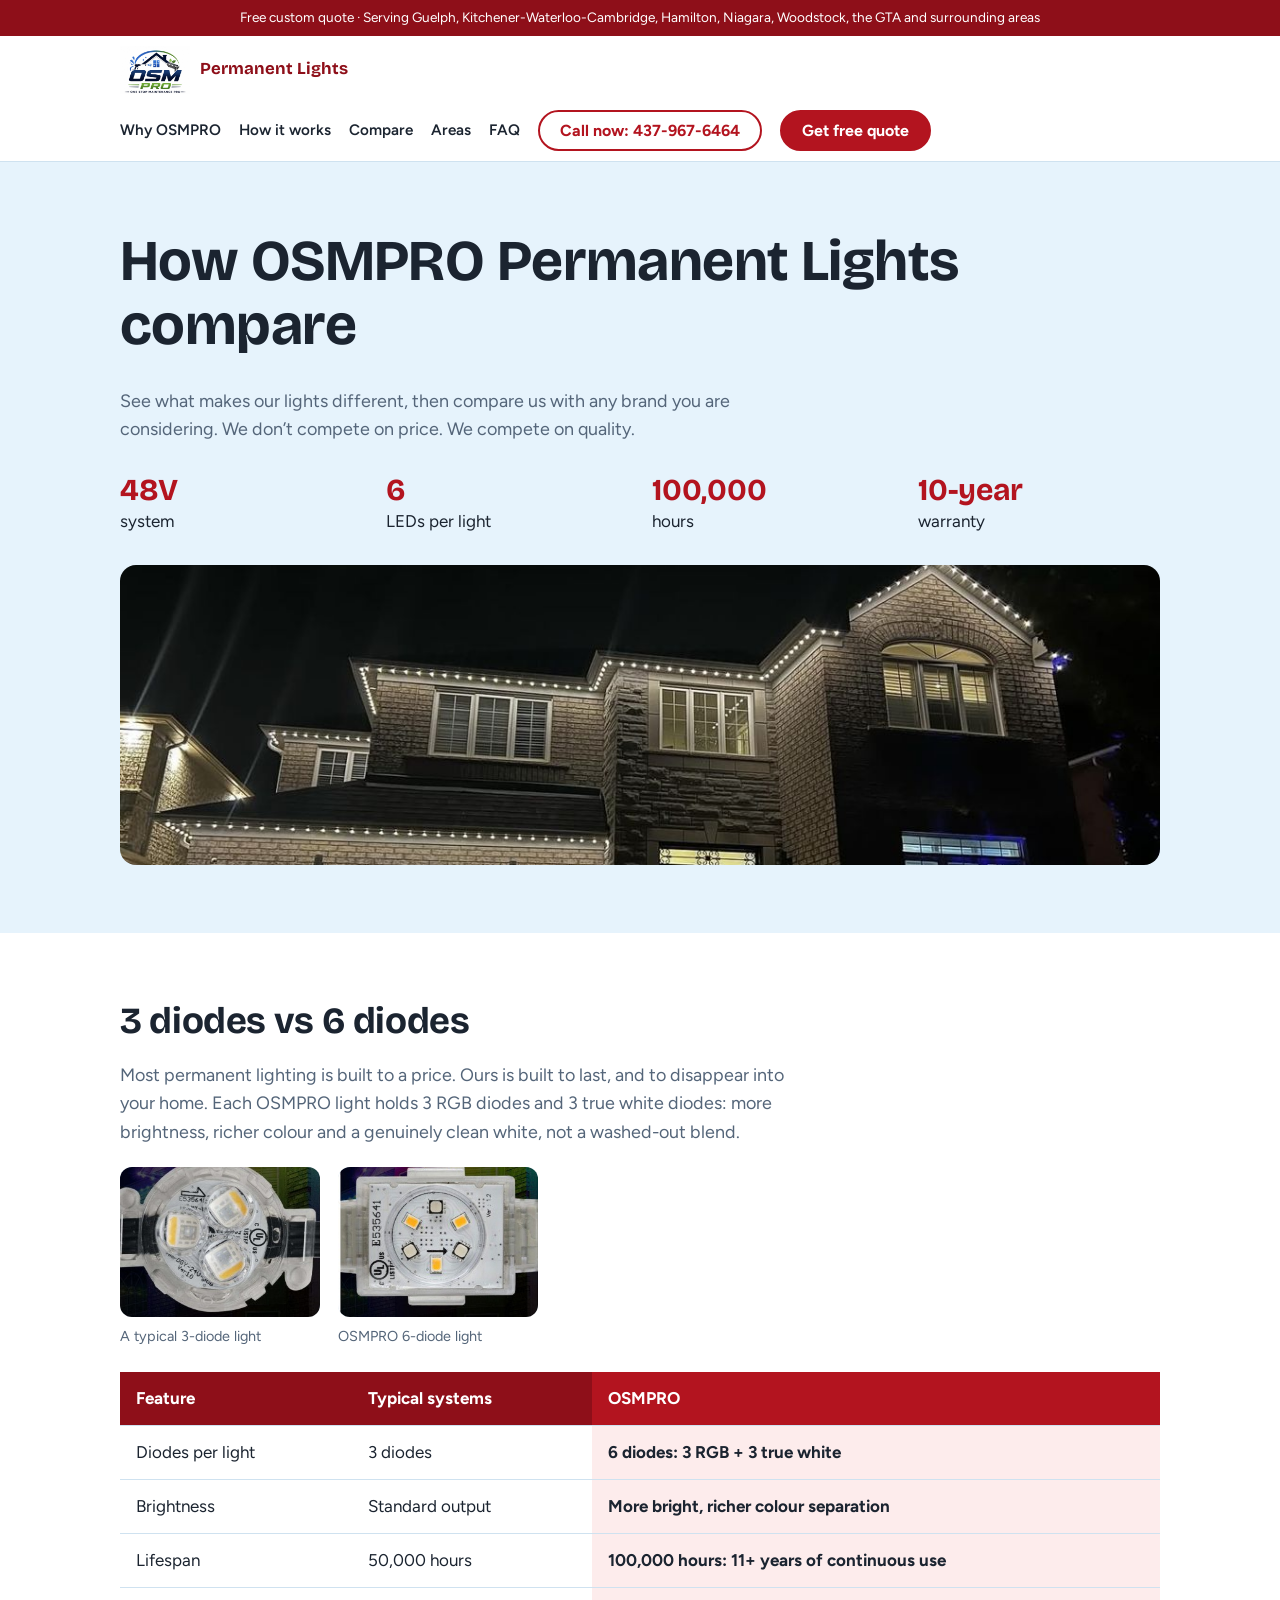
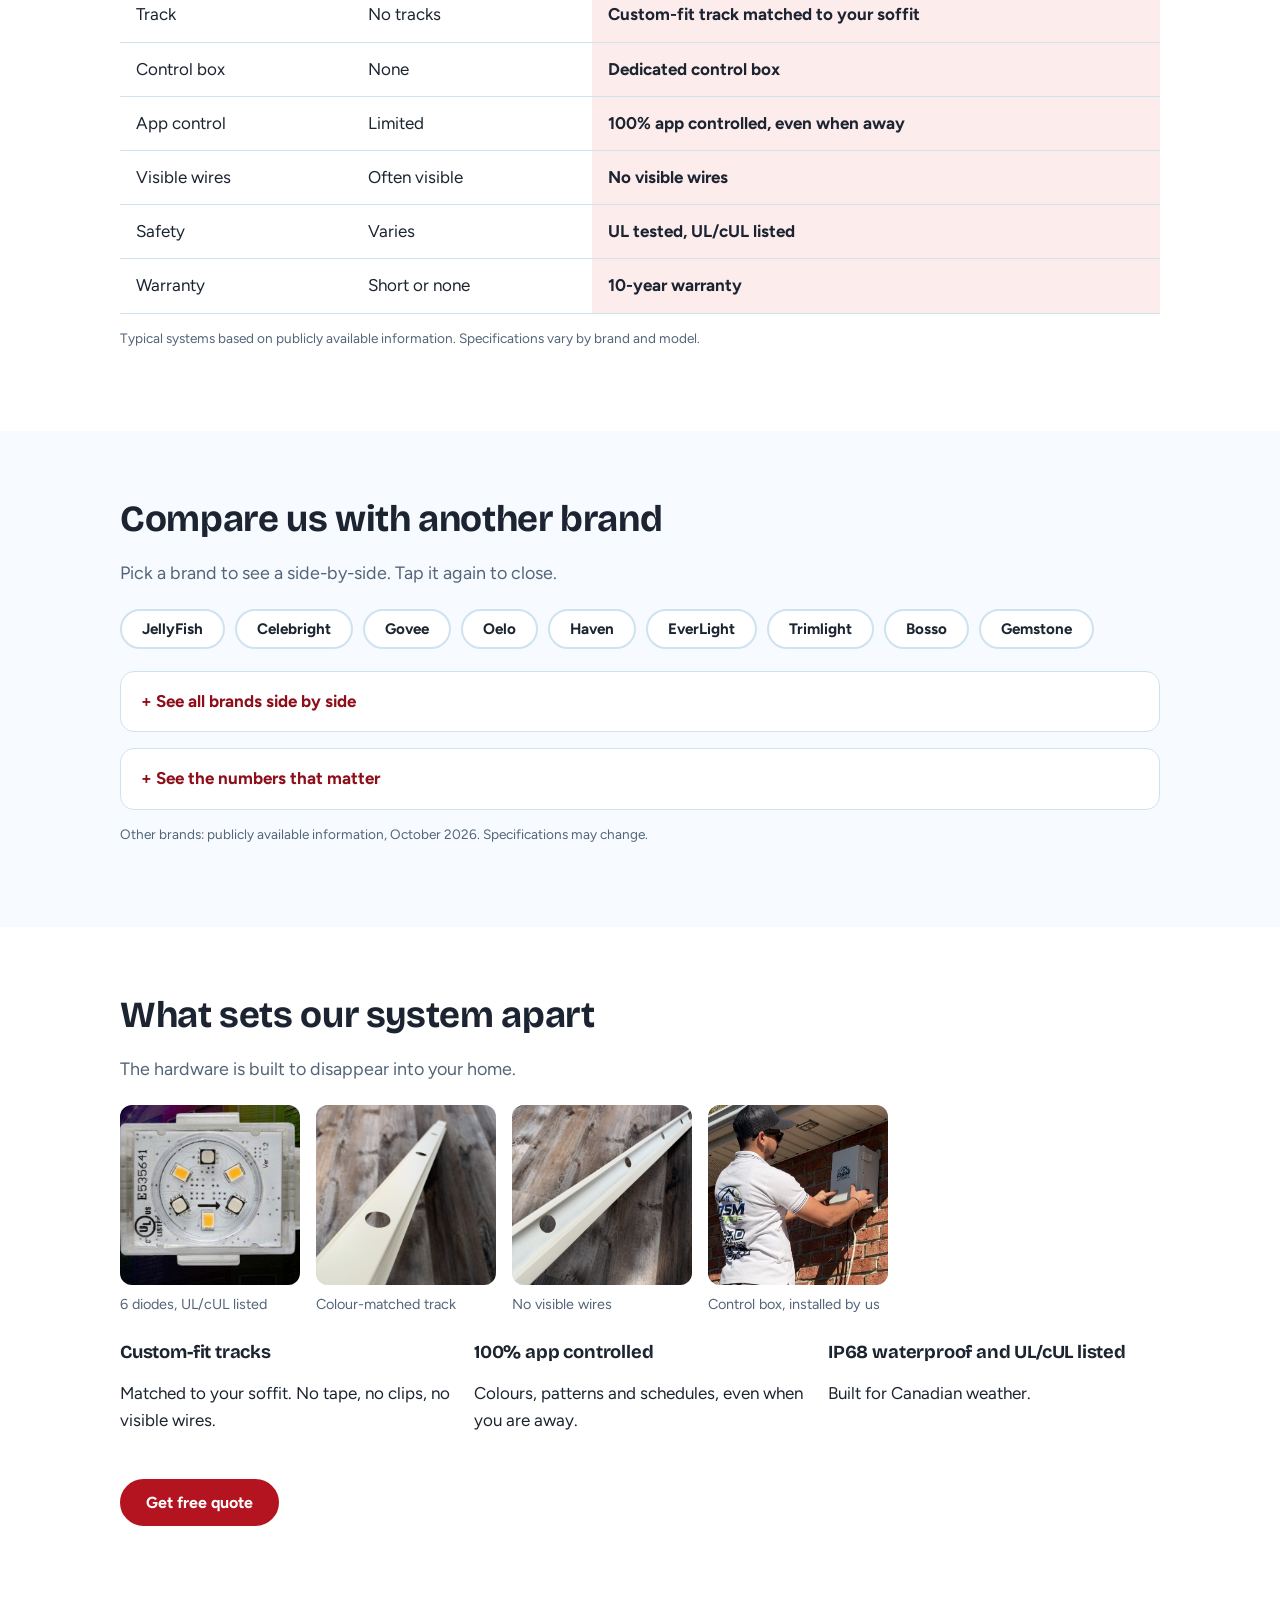
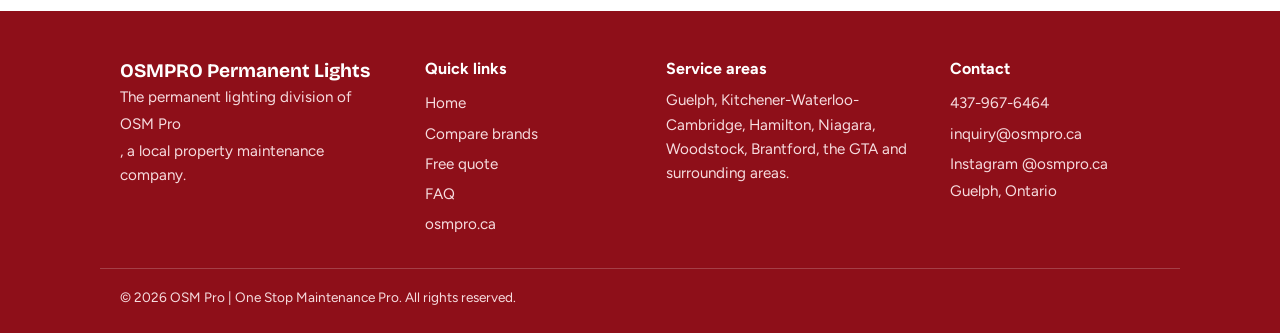
==== commit f71983f7: "Free quote form: no prices shown, loader video then submitted message, all answers emailed" ====
--- a/compare.html
+++ b/compare.html
@@ -1,5 +1,5 @@
 <!doctype html><html lang="en"><head><meta charset="utf-8"><meta name="viewport" content="width=device-width,initial-scale=1"><title>Compare OSMPRO Permanent Lights to Other Brands</title><meta name="description" content="Compare OSMPRO permanent LED lights with JellyFish, Celebright, Govee, Oelo, Haven, EverLight, Trimlight, Bosso and Gemstone: voltage, LEDs per light, lifespan and warranty."><meta property="og:title" content="Compare OSMPRO Permanent Lights to Other Brands"><meta property="og:description" content="Compare OSMPRO permanent LED lights with JellyFish, Celebright, Govee, Oelo, Haven, EverLight, Trimlight, Bosso and Gemstone: voltage, LEDs per light, lifespan and warranty."><meta property="og:image" content="images/hero-poster.jpg"><meta name="theme-color" content="#8e0f19"><script>document.documentElement.className+=' js'</script><link rel="preconnect" href="https://fonts.googleapis.com"><link rel="preconnect" href="https://fonts.gstatic.com" crossorigin><link href="https://fonts.googleapis.com/css2?family=Bricolage+Grotesque:wght@600;700&family=Figtree:wght@400;600;700&display=swap" rel="stylesheet"><link rel="icon" href="images/logo.png"><link rel="stylesheet" href="style.css"></head><body>
-<div class="topbar">Free instant estimate in minutes · Serving Guelph, Kitchener-Waterloo-Cambridge, Hamilton, Niagara, Woodstock, the GTA and surrounding areas</div>
+<div class="topbar">Free custom quote · Serving Guelph, Kitchener-Waterloo-Cambridge, Hamilton, Niagara, Woodstock, the GTA and surrounding areas</div>
 <header id="hdr"><div class="wrap"><a class="logo" href="index.html"><img src="images/logo.png" alt="OSM Pro One Stop Maintenance Pro"><span>Permanent Lights</span></a><button class="navtoggle" aria-expanded="false" aria-controls="nav">Menu</button><nav id="nav"><a href="index.html#benefits">Why OSMPRO</a><a href="index.html#how">How it works</a><a href="compare.html">Compare</a><a href="index.html#areas">Areas</a><a href="index.html#faq">FAQ</a><a class="btn ghost callbtn" href="tel:+14379676464">Call now: 437-967-6464</a><a class="btn" href="quote.html">Get free quote</a></nav></div></header>
 <main><section class="sky"><div class="wrap"><h1>How OSMPRO Permanent Lights compare</h1><p class="lead">See what makes our lights different, then compare us with any brand you are considering. We don’t compete on price. We compete on quality.</p>
 <div class="stats" style="margin-top:28px"><div><b>48V</b>system</div><div><b>6</b>LEDs per light</div><div><b>100,000</b>hours</div><div><b>10-year</b>warranty</div></div><figure class="banner rv"><img src="images/look-warm-stone.jpg" alt="A stone home with warm white permanent LED lights at night" loading="lazy"></figure></div></section>
@@ -16,7 +16,7 @@
 <div class="thumbs"><figure style="margin:0"><div class="ph" data-label="6 diodes, UL/cUL listed"><img src="images/product-lights.jpg" alt="6 diodes, UL/cUL listed" loading="lazy" onerror="this.style.display='none'"></div><figcaption>6 diodes, UL/cUL listed</figcaption></figure><figure style="margin:0"><div class="ph" data-label="Colour-matched track"><img src="images/product-track.jpg" alt="Colour-matched track" loading="lazy" onerror="this.style.display='none'"></div><figcaption>Colour-matched track</figcaption></figure><figure style="margin:0"><div class="ph" data-label="No visible wires"><img src="images/product-track-2.jpg" alt="No visible wires" loading="lazy" onerror="this.style.display='none'"></div><figcaption>No visible wires</figcaption></figure><figure style="margin:0"><div class="ph" data-label="Control box, installed by us"><img src="images/install-controller.jpg" alt="Control box, installed by us" loading="lazy" onerror="this.style.display='none'"></div><figcaption>Control box, installed by us</figcaption></figure></div>
 <div class="grid"><div><h3>Custom-fit tracks</h3><p>Matched to your soffit. No tape, no clips, no visible wires.</p></div><div><h3>100% app controlled</h3><p>Colours, patterns and schedules, even when you are away.</p></div><div><h3>IP68 waterproof and UL/cUL listed</h3><p>Built for Canadian weather.</p></div></div>
 <p style="margin-top:28px"><a class="btn" href="quote.html">Get free quote</a></p></div></section></main></main><footer><div class="wrap fgrid"><div><b class="fb">OSMPRO Permanent Lights</b><p>The permanent lighting division of <a href="https://osmpro.ca">OSM Pro</a>, a local property maintenance company.</p></div>
-<div><h4>Quick links</h4><a href="index.html">Home</a><a href="compare.html">Compare brands</a><a href="quote.html">Instant estimate</a><a href="index.html#faq">FAQ</a><a href="https://osmpro.ca">osmpro.ca</a></div>
+<div><h4>Quick links</h4><a href="index.html">Home</a><a href="compare.html">Compare brands</a><a href="quote.html">Free quote</a><a href="index.html#faq">FAQ</a><a href="https://osmpro.ca">osmpro.ca</a></div>
 <div><h4>Service areas</h4><p>Guelph, Kitchener-Waterloo-Cambridge, Hamilton, Niagara, Woodstock, Brantford, the GTA and surrounding areas.</p></div>
 <div><h4>Contact</h4><a href="tel:+14379676464">437-967-6464</a><a href="mailto:inquiry@osmpro.ca">inquiry@osmpro.ca</a><a href="https://instagram.com/osmpro.ca">Instagram @osmpro.ca</a><p>Guelph, Ontario</p></div></div>
 <div class="wrap fine2">© 2026 OSM Pro | One Stop Maintenance Pro. All rights reserved.</div></footer><div class="stickybar"><a class="btn ghost" href="tel:+14379676464">Call now</a><a class="btn" href="quote.html">Get free quote</a></div><script src="site.js"></script><script src="compare.js"></script></body></html>
